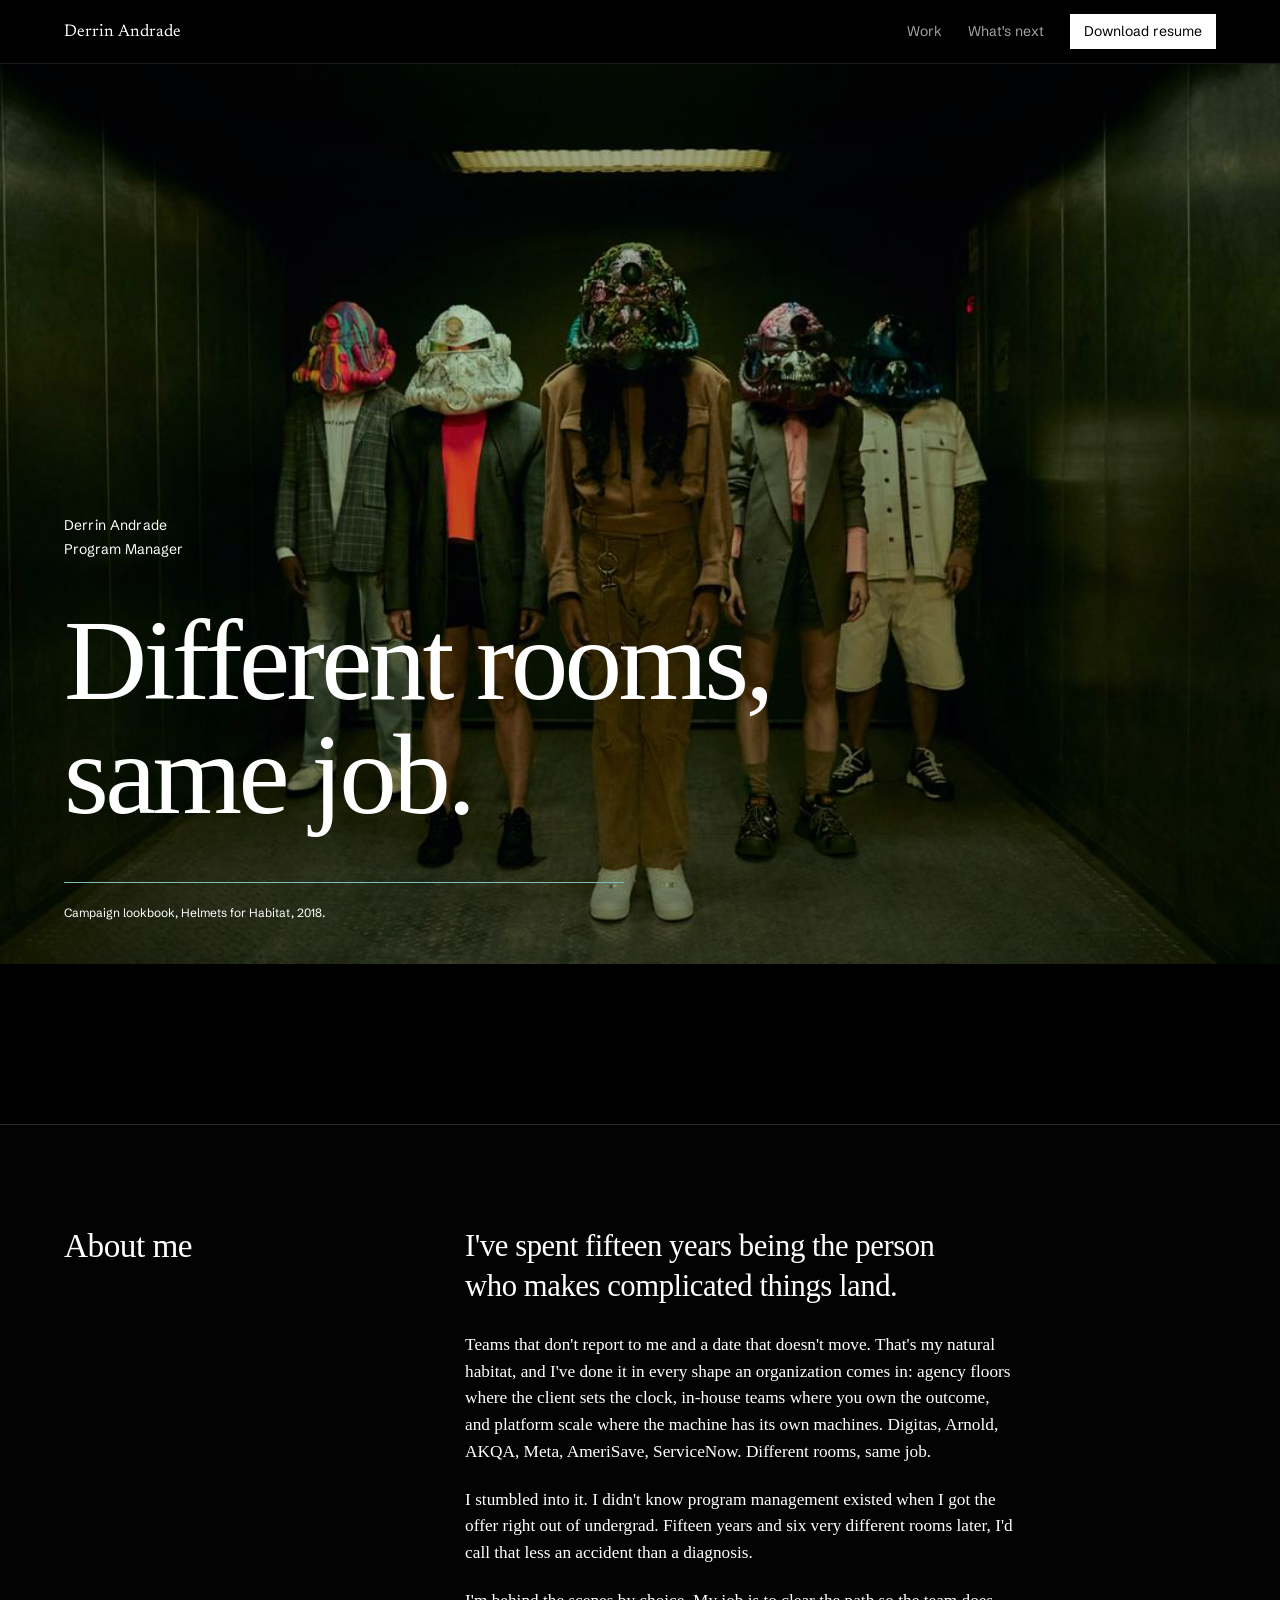
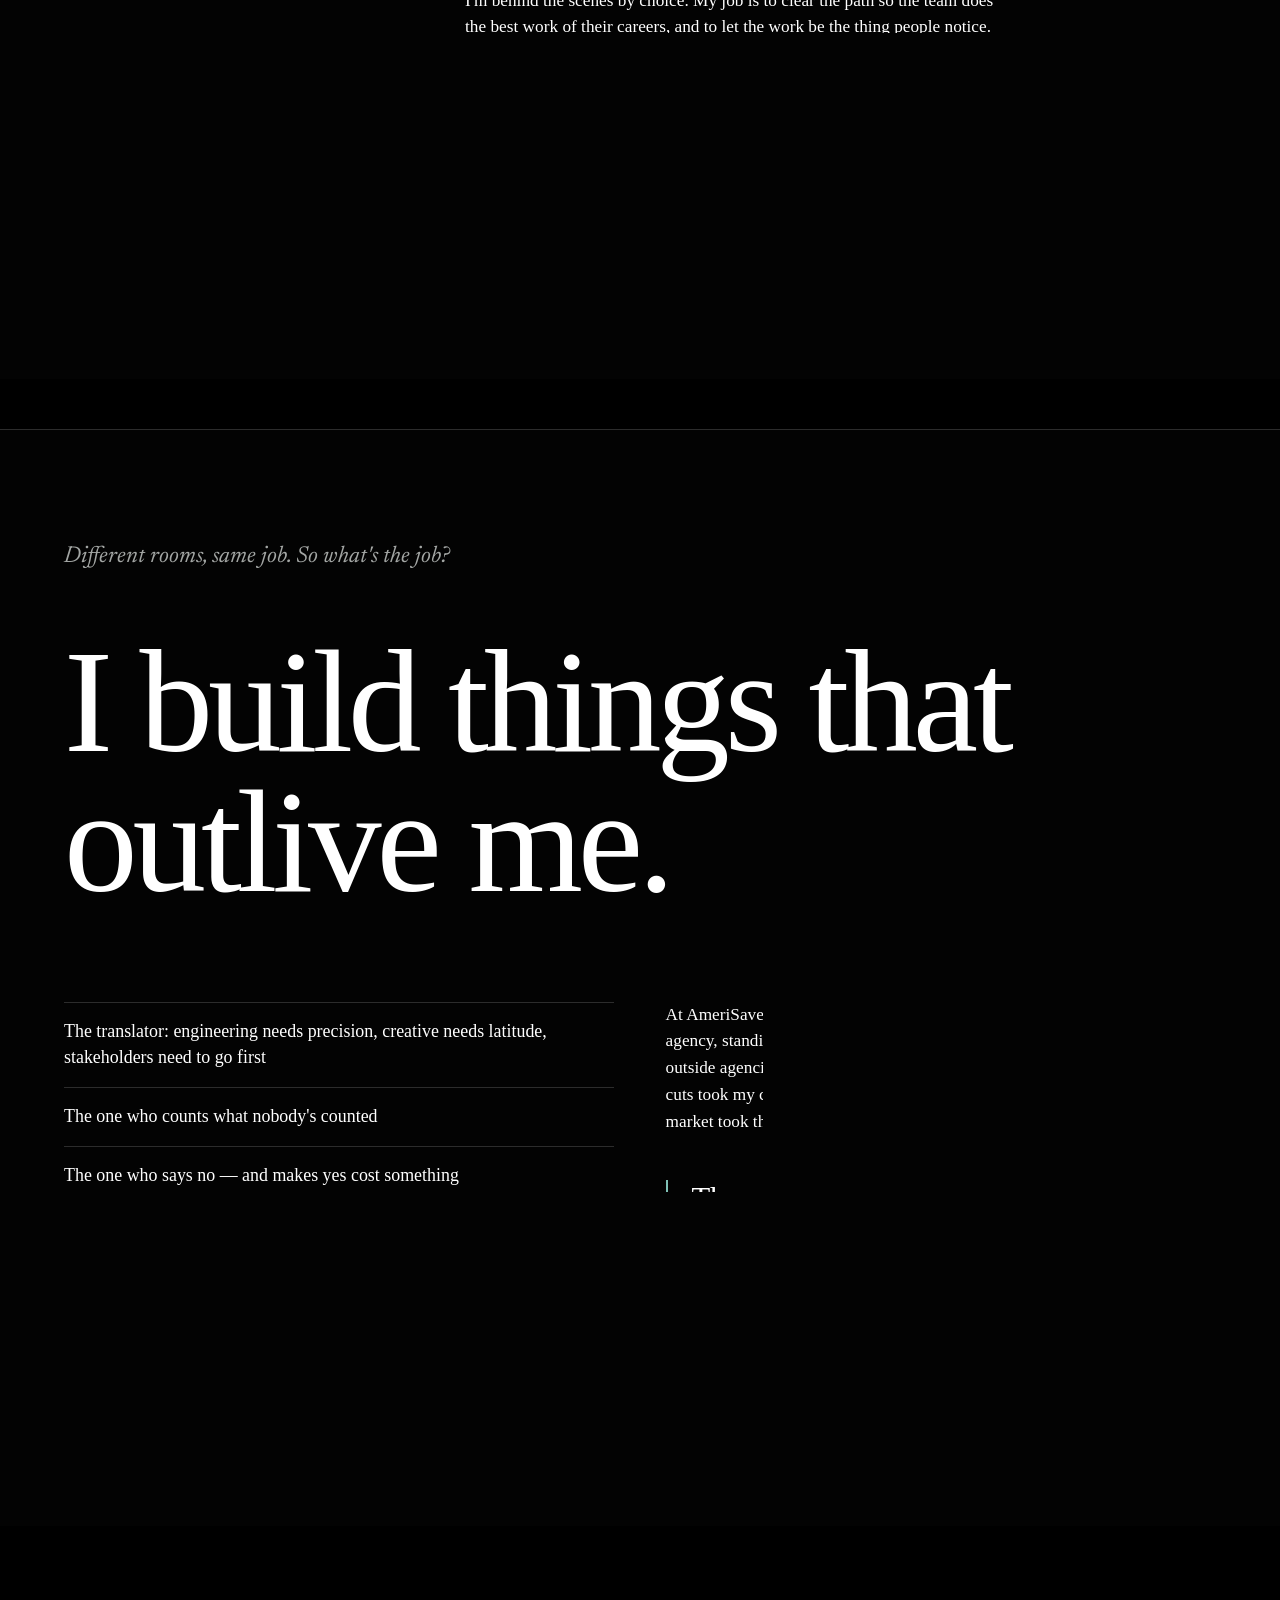
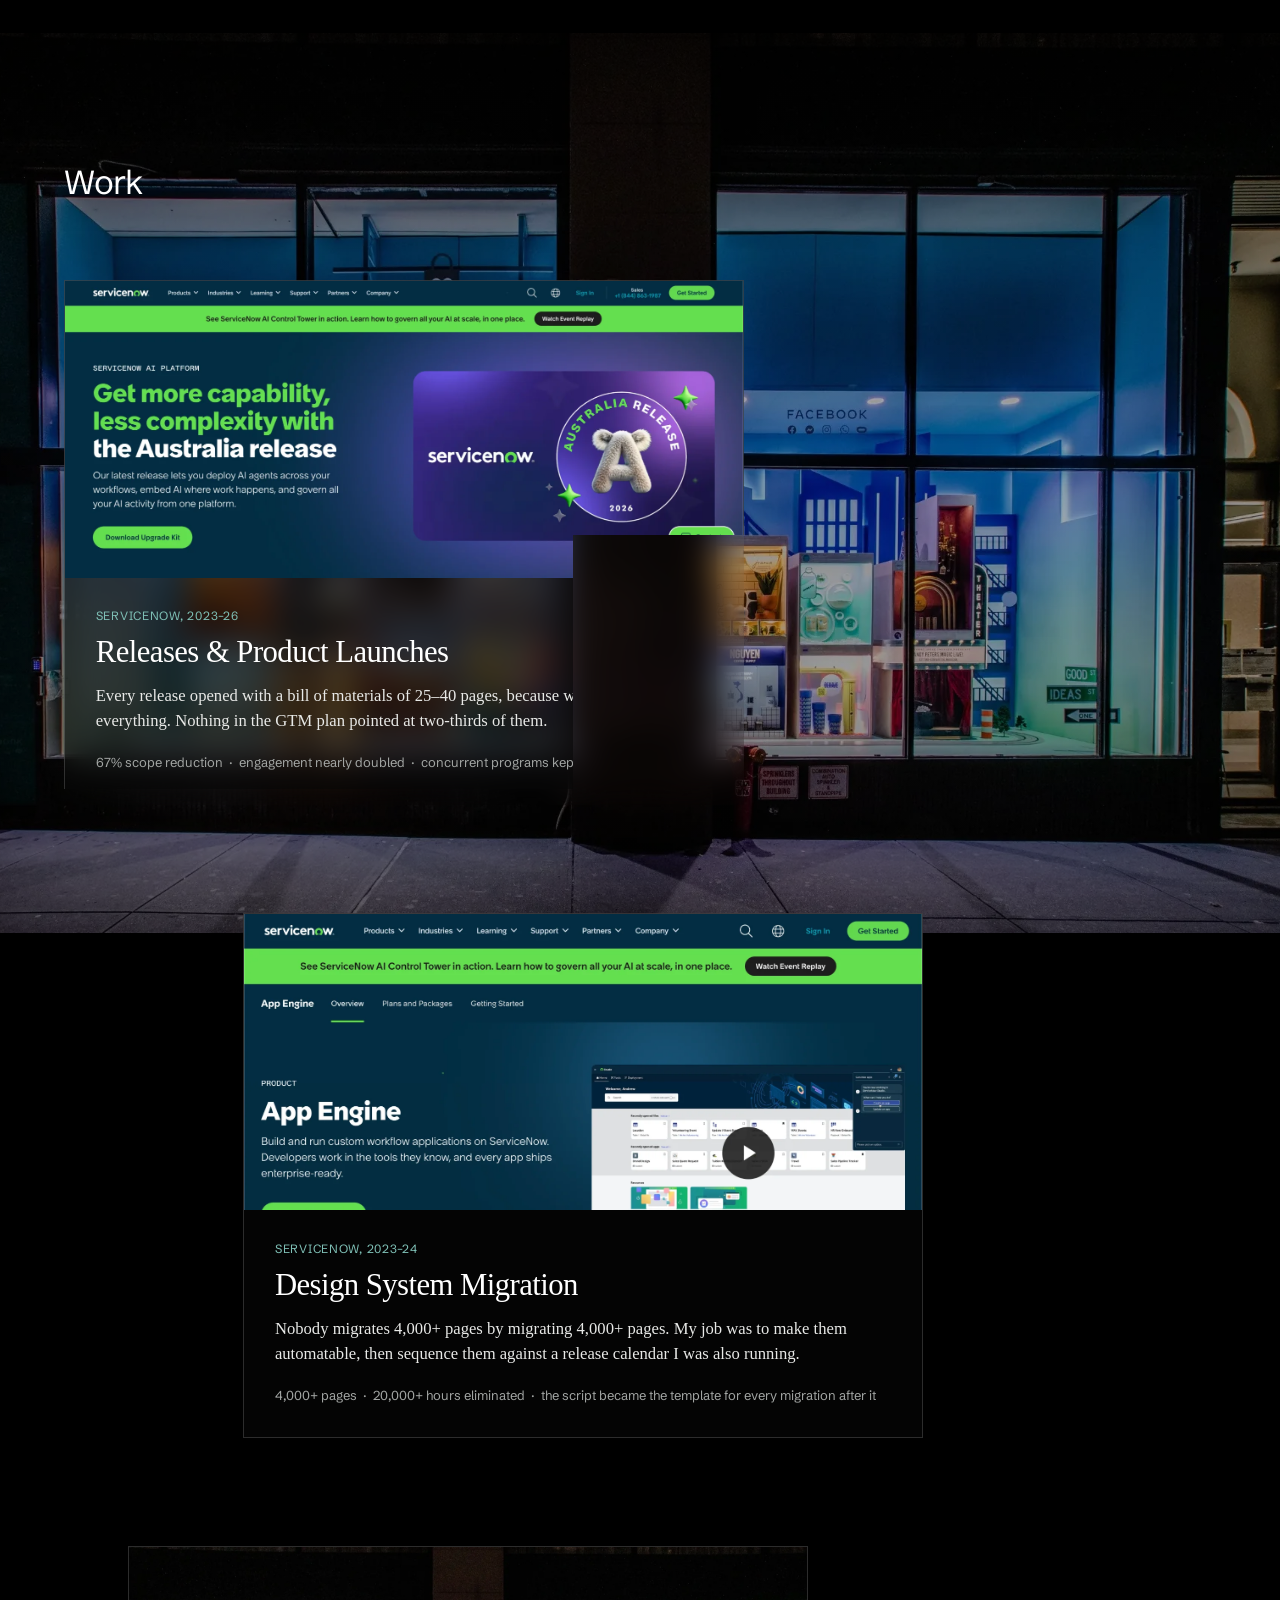
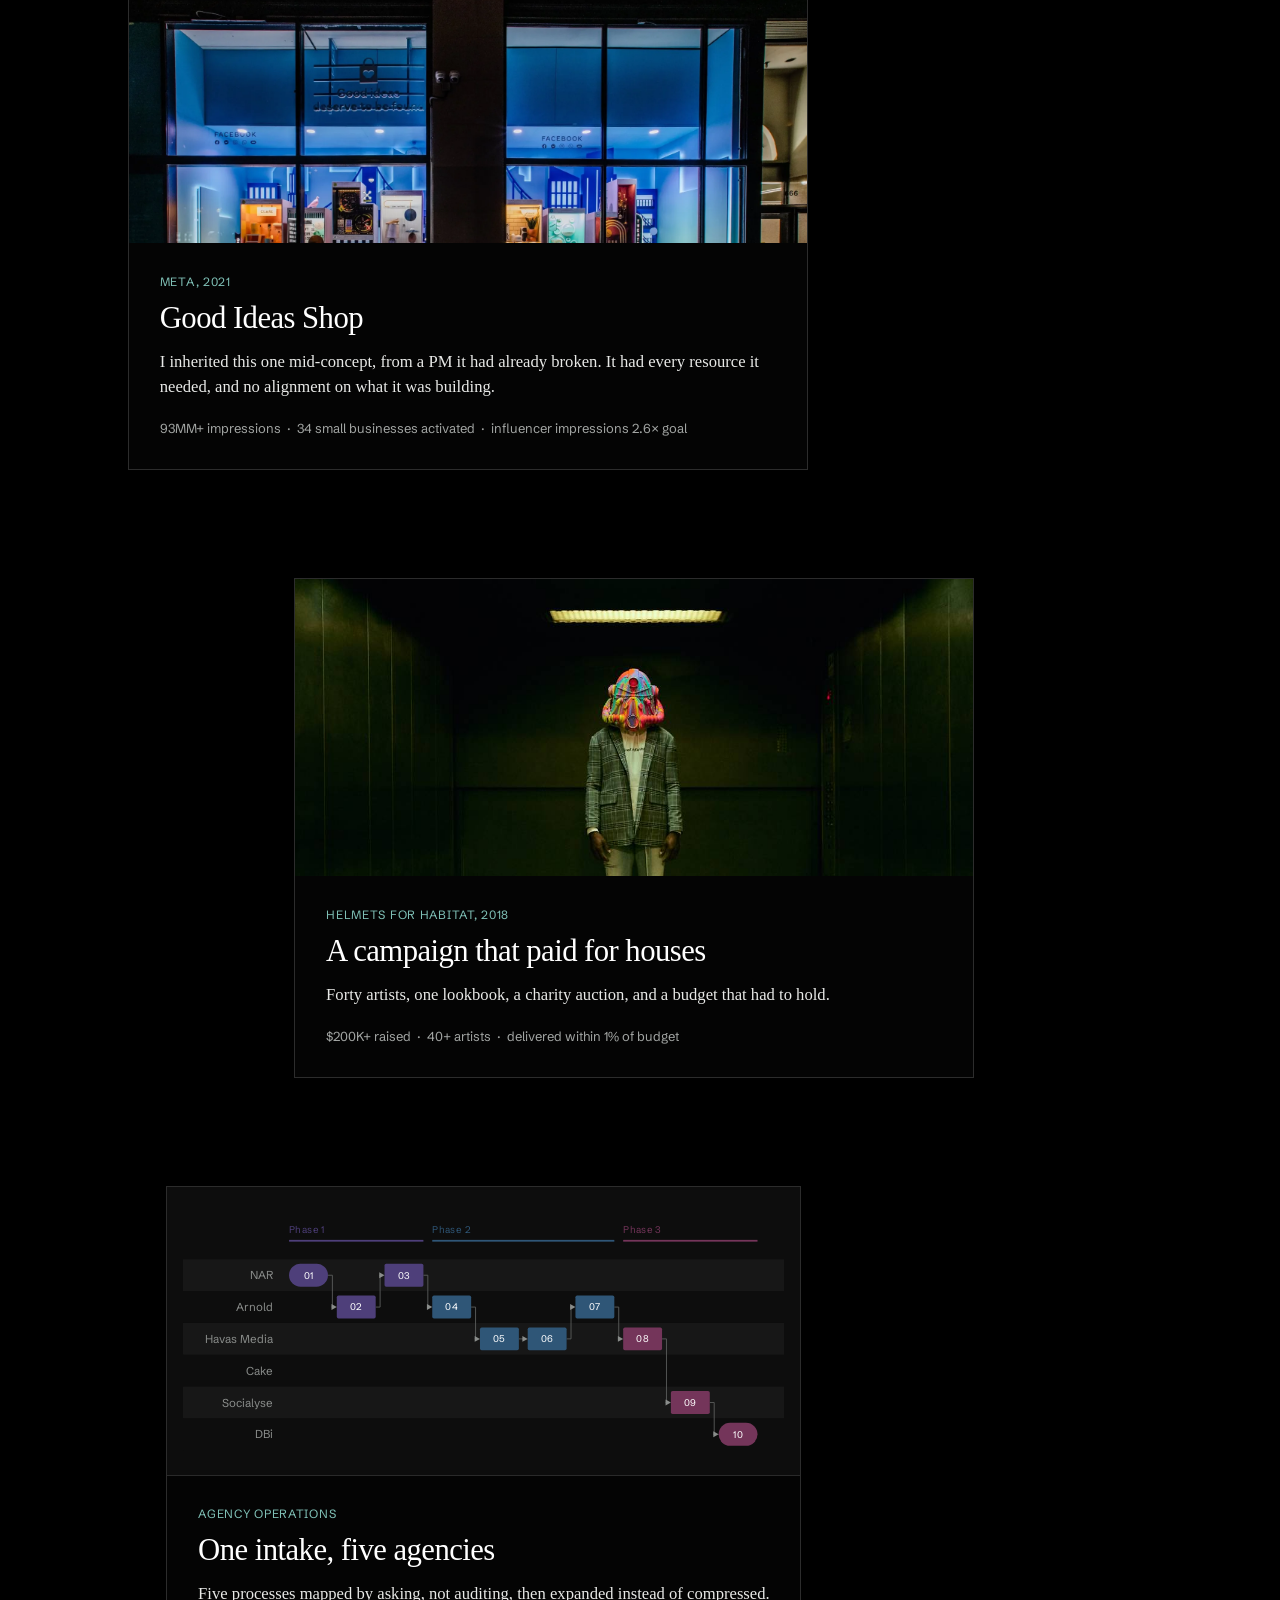
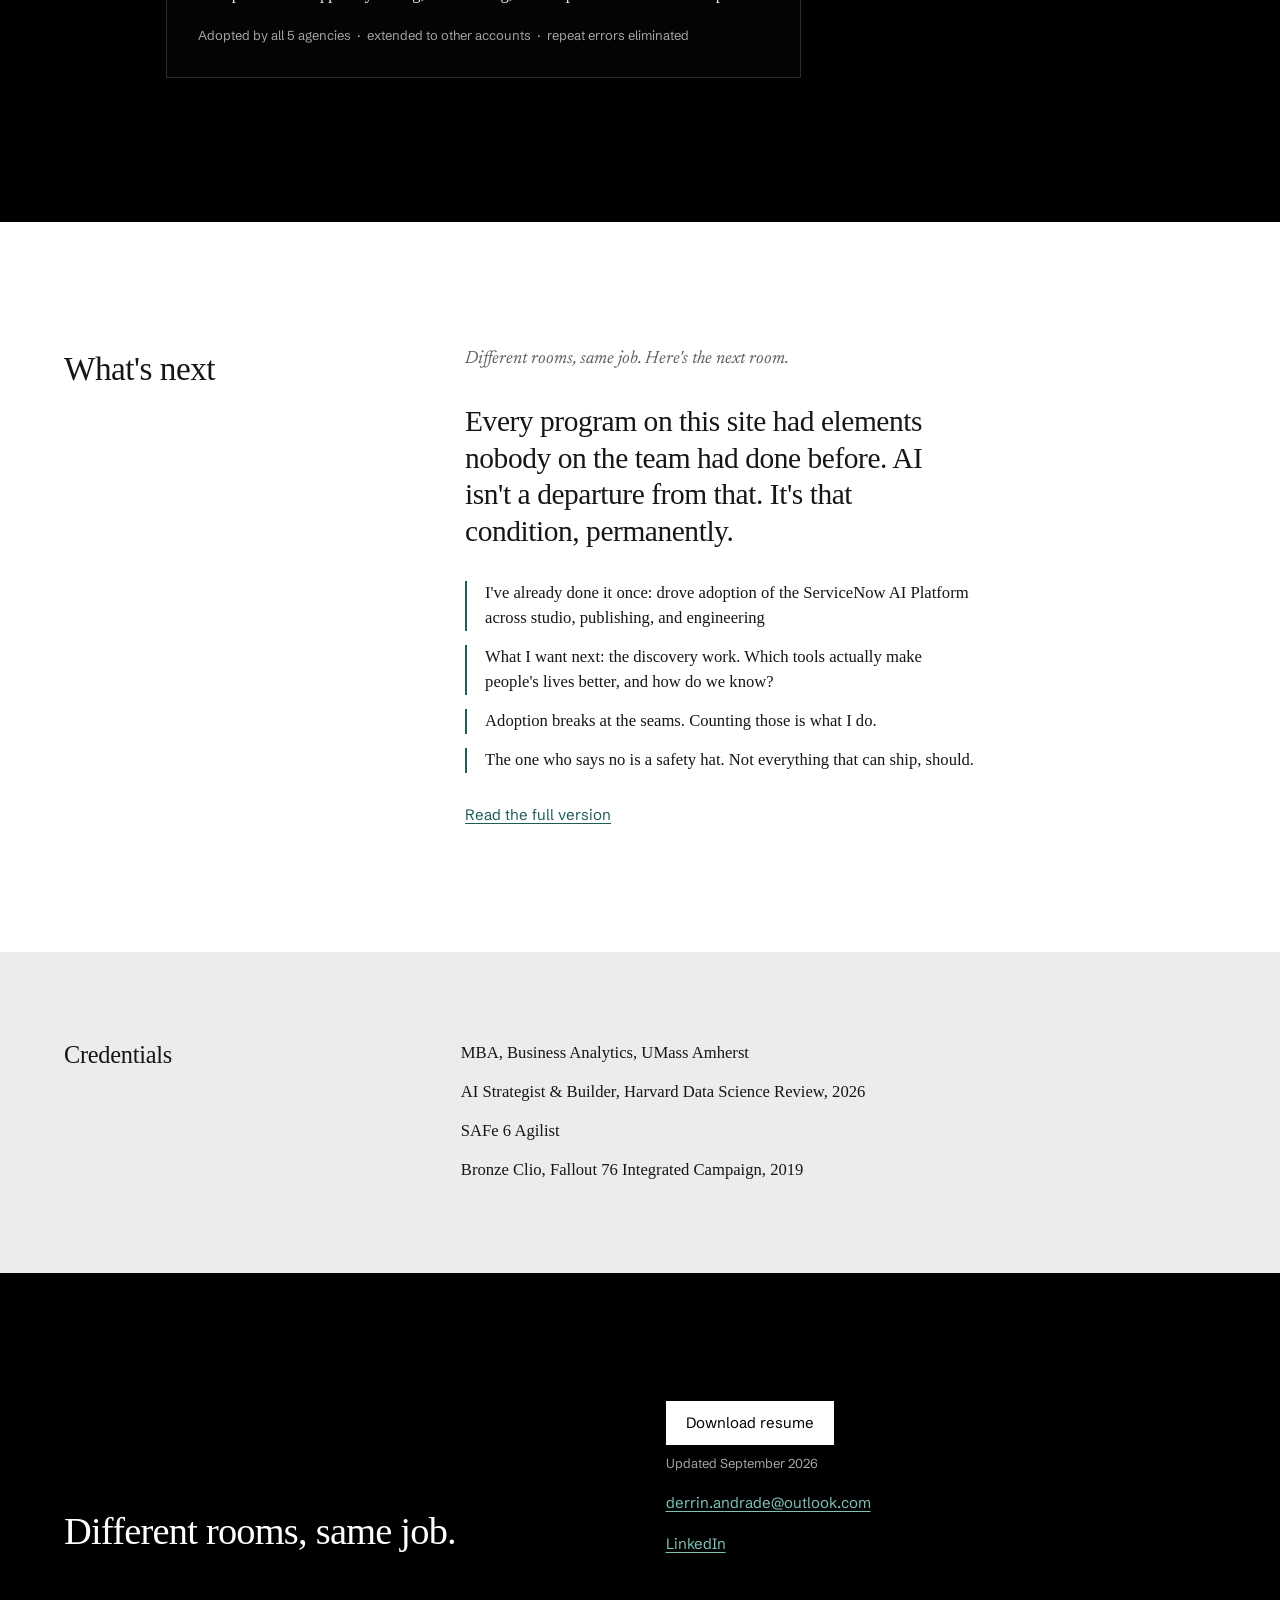
==== index.html @ 654e9e7d "Add files via upload" ====
<!DOCTYPE html>
<html lang="en">
<head>
<meta charset="utf-8" />
<meta name="viewport" content="width=device-width, initial-scale=1" />
<meta name="robots" content="noindex, nofollow, noarchive, nosnippet, noimageindex" />
<title>Derrin Andrade — Program Manager</title>
<meta name="description" content="Fifteen years turning ambiguous programs into systems other people can run." />
<meta property="og:type" content="website" />
<meta property="og:title" content="Derrin Andrade — Program Manager" />
<meta property="og:description" content="Fifteen years turning ambiguous programs into systems other people can run." />
<meta property="og:image" content="https://derrin.work/share-card-v2.png" />
<meta property="og:image:secure_url" content="https://derrin.work/share-card-v2.png" />
<meta property="og:image:type" content="image/png" />
<meta property="og:image:width" content="1200" />
<meta property="og:image:height" content="630" />
<meta property="og:image:alt" content="Five models in custom-painted Fallout 76 power armor helmets, over the words: Different rooms, same job." />
<meta property="og:url" content="https://derrin.work/" />
<meta property="og:site_name" content="Derrin Andrade" />
<meta name="twitter:card" content="summary_large_image" />
<meta name="twitter:image" content="https://derrin.work/share-card-v2.png" />
<link rel="icon" href="./favicon.svg" type="image/svg+xml" />
<link rel="preconnect" href="https://fonts.googleapis.com" />
<link rel="preconnect" href="https://fonts.gstatic.com" crossorigin="" />
<link href="https://fonts.googleapis.com/css2?family=Newsreader:ital,opsz,wght@0,6..72,300..600;1,6..72,300..500&amp;family=Schibsted+Grotesk:wght@400;500;600&amp;display=swap" rel="stylesheet" />
<link rel="stylesheet" href="./assets/site.css?v=7" />
</head>
<body>
<header id="siteheader">
  <div class="nav-wide">
    <a href="./index.html" class="wordmark">Derrin Andrade</a>
    <a href="./index.html#work" class="navlink">Work</a>
    <a href="./whats-next/" class="navlink">What's next</a>
    <a href="./Derrin-Andrade-Resume.pdf" download class="btn">Download resume</a>
  </div>
  <div class="nav-narrow">
    <div class="navbar">
      <a href="./index.html" class="wordmark">Derrin Andrade</a>
      <button type="button" id="menubtn" aria-label="Open menu" aria-expanded="false" aria-controls="mobilemenu"><span class="bar"></span><span class="bar"></span><span class="bar"></span></button>
    </div>
    <nav id="mobilemenu" hidden>
      <a href="./index.html#work">Work</a>
      <a href="./whats-next/">What's next</a>
      <a href="./Derrin-Andrade-Resume.pdf" download class="btn">Download resume</a>
    </nav>
  </div>
</header>
<div id="headerspacer"></div>
<main>

  <section data-screen-label="Home cover parallax" style="position:relative; background:#000000; color:#FFFFFF; overflow:clip;">
    <div style="position:absolute; inset:0;">
    <div style="position:sticky; top:0; height:100vh; overflow:hidden;">
      <img src="./images/photo-e72l.jpg" alt="Five models in custom-painted Fallout 76 power armor helmets standing in an elevator, from the Helmets for Habitat campaign lookbook." style="position:absolute; inset:0; width:100%; height:100%; object-fit:cover; object-position:center 28%; display:block;" />
      <div style="position:absolute; inset:0; background:linear-gradient(180deg, rgba(0,0,0,.5) 0%, rgba(0,0,0,.15) 26%, rgba(0,0,0,.3) 70%, rgba(0,0,0,.45) 100%);"></div>
    </div>
    </div>
    <div style="position:relative;">
      <div data-herocopy style="max-width:1560px; margin:0 auto; width:100%; min-height:100svh; display:flex; flex-direction:column; justify-content:flex-end; padding:clamp(120px,26vh,300px) clamp(18px,5vw,96px) clamp(28px,4vw,44px);">
        <h1 style="margin:0; font-family:'Schibsted Grotesk',system-ui,sans-serif; font-size:14px; font-weight:400; letter-spacing:.01em; color:#FFFFFF;">Derrin Andrade</h1>
        <p style="margin:6px 0 0; font-family:'Schibsted Grotesk',system-ui,sans-serif; font-size:14px; color:#FFFFFF;">Program Manager</p>
        <p style="margin:clamp(24px,3.5vw,48px) 0 0; max-width:16ch; font-size:clamp(46px,9vw,132px); line-height:.99; letter-spacing:-.032em; text-wrap:pretty;">Different rooms, same job.</p>
        <div style="height:1px; background:#7FC0B6; margin:clamp(28px,4vw,52px) 0 0; max-width:560px;"></div>
        <p style="margin:22px 0 0; font-family:'Schibsted Grotesk',system-ui,sans-serif; font-size:12px; color:#FFFFFF;">Campaign lookbook, Helmets for Habitat, 2018.</p>
      </div>
      <div style="height:clamp(40px,18vh,160px);"></div>

  <div data-screen-label="Home about tile" style="position:relative; color:#FFFFFF; background:rgba(8,8,8,.44); backdrop-filter:blur(11px) saturate(1.05); -webkit-backdrop-filter:blur(11px) saturate(1.05); border-top:1px solid rgba(255,255,255,.16); border-bottom:1px solid rgba(255,255,255,.16); padding:clamp(56px,8vw,120px) 0;">
    <div style="max-width:1560px; margin:0 auto; padding:0 clamp(18px,5vw,96px); display:grid; grid-template-columns:repeat(auto-fit,minmax(280px,1fr)); gap:clamp(28px,4vw,72px);">
      <div>
        <h2 style="margin:0; font-size:clamp(24px,2.6vw,34px); font-weight:400; letter-spacing:-.015em;">About me</h2>
      </div>
      <div style="grid-column:span 2; min-width:0;">
        <p style="margin:0; font-size:clamp(22px,2.4vw,32px); line-height:1.28; letter-spacing:-.015em; max-width:32ch; text-wrap:pretty;"><strong style="font-weight:500;">I've spent fifteen years being the person who makes complicated things land.</strong></p>
        <p style="margin:1.5em 0 0; font-size:clamp(17px,1.35vw,20px); line-height:1.55; max-width:64ch; text-wrap:pretty;">Teams that don't report to me and a date that doesn't move. That's my natural habitat, and I've done it in every shape an organization comes in: agency floors where the client sets the clock, in-house teams where you own the outcome, and platform scale where the machine has its own machines. Digitas, Arnold, AKQA, Meta, AmeriSave, ServiceNow. Different rooms, same job.</p>
        <p style="margin:1.2em 0 0; font-size:clamp(17px,1.35vw,20px); line-height:1.55; max-width:64ch; text-wrap:pretty;">I stumbled into it. I didn't know program management existed when I got the offer right out of undergrad. Fifteen years and six very different rooms later, I'd call that less an accident than a diagnosis.</p>
        <p style="margin:1.2em 0 0; font-size:clamp(17px,1.35vw,20px); line-height:1.55; max-width:64ch; text-wrap:pretty;">I'm behind the scenes by choice. My job is to clear the path so the team does the best work of their careers, and to let the work be the thing people notice.</p>
        <p style="margin:1.6em 0 0; font-size:clamp(17px,1.35vw,20px); line-height:1.55; max-width:64ch;"><strong style="font-weight:500;">What drives me:</strong> collaboration, impact, and shipping work that holds up.</p>
        <div style="margin-top:clamp(40px,5vw,72px); border-top:1px solid rgba(255,255,255,.16); padding-top:22px; display:grid; grid-template-columns:repeat(auto-fit,minmax(120px,1fr)); gap:18px 12px;">
          <div><div style="font-family:'Newsreader',serif; font-size:18px;">Digitas</div><div style="font-family:'Schibsted Grotesk',system-ui,sans-serif; font-size:12px; color:#A3A6A4; margin-top:4px;">2011–15</div></div>
          <div><div style="font-family:'Newsreader',serif; font-size:18px;">Arnold</div><div style="font-family:'Schibsted Grotesk',system-ui,sans-serif; font-size:12px; color:#A3A6A4; margin-top:4px;">2015–17</div></div>
          <div><div style="font-family:'Newsreader',serif; font-size:18px;">AKQA</div><div style="font-family:'Schibsted Grotesk',system-ui,sans-serif; font-size:12px; color:#A3A6A4; margin-top:4px;">2017–21</div></div>
          <div><div style="font-family:'Newsreader',serif; font-size:18px;">Meta</div><div style="font-family:'Schibsted Grotesk',system-ui,sans-serif; font-size:12px; color:#A3A6A4; margin-top:4px;">2021–22</div></div>
          <div><div style="font-family:'Newsreader',serif; font-size:18px;">AmeriSave</div><div style="font-family:'Schibsted Grotesk',system-ui,sans-serif; font-size:12px; color:#A3A6A4; margin-top:4px;">2022–23</div></div>
          <div><div style="font-family:'Newsreader',serif; font-size:18px;">ServiceNow</div><div style="font-family:'Schibsted Grotesk',system-ui,sans-serif; font-size:12px; color:#A3A6A4; margin-top:4px;">2023–26</div></div>
        </div>
      </div>
    </div>
  </div>

  <div data-screen-label="Home the job tile" style="position:relative; color:#FFFFFF; background:rgba(8,8,8,.44); backdrop-filter:blur(11px) saturate(1.05); -webkit-backdrop-filter:blur(11px) saturate(1.05); border-top:1px solid rgba(255,255,255,.16); border-bottom:1px solid rgba(255,255,255,.16); margin-top:clamp(28px,4vw,56px); padding:clamp(64px,9vw,140px) 0;">
    <div style="max-width:1560px; margin:0 auto; padding:0 clamp(18px,5vw,96px);">
      <p style="margin:0 0 clamp(36px,5vw,64px); font-family:'Newsreader',serif; font-style:italic; font-size:clamp(18px,1.8vw,24px); color:#A3A6A4;">Different rooms, same job. So what's the job?</p>
      <h2 id="dw-thesis" style="margin:0; font-size:clamp(48px,11.5vw,168px); font-weight:400; line-height:.95; letter-spacing:-.035em; max-width:14ch;"><span style="display:inline-block; opacity:1; transform:translateY(0px); transition:opacity .8s ease 0.000s, transform .9s cubic-bezier(.16,1,.3,1) 0.000s;">I&nbsp;</span><span style="display:inline-block; opacity:1; transform:translateY(0px); transition:opacity .8s ease 0.075s, transform .9s cubic-bezier(.16,1,.3,1) 0.075s;">build&nbsp;</span><span style="display:inline-block; opacity:1; transform:translateY(0px); transition:opacity .8s ease 0.150s, transform .9s cubic-bezier(.16,1,.3,1) 0.150s;">things&nbsp;</span><span style="display:inline-block; opacity:1; transform:translateY(0px); transition:opacity .8s ease 0.225s, transform .9s cubic-bezier(.16,1,.3,1) 0.225s;">that&nbsp;</span><span style="display:inline-block; opacity:1; transform:translateY(0px); transition:opacity .8s ease 0.300s, transform .9s cubic-bezier(.16,1,.3,1) 0.300s;">outlive&nbsp;</span><span style="display:inline-block; opacity:1; transform:translateY(0px); transition:opacity .8s ease 0.375s, transform .9s cubic-bezier(.16,1,.3,1) 0.375s;">me.&nbsp;</span></h2>
      <div style="margin-top:clamp(56px,7vw,104px); display:grid; grid-template-columns:repeat(auto-fit,minmax(300px,1fr)); gap:clamp(32px,4vw,72px);">
        <ul style="margin:0; padding:0; list-style:none; min-width:0;">
          <li style="padding:16px 0; border-top:1px solid rgba(255,255,255,.16); font-size:clamp(17px,1.4vw,21px); line-height:1.45; text-wrap:pretty;"><strong style="font-weight:500;">The translator:</strong> engineering needs precision, creative needs latitude, stakeholders need to go first</li>
          <li style="padding:16px 0; border-top:1px solid rgba(255,255,255,.16); font-size:clamp(17px,1.4vw,21px); line-height:1.45;"><strong style="font-weight:500;">The one who counts what nobody's counted</strong></li>
          <li style="padding:16px 0; border-top:1px solid rgba(255,255,255,.16); font-size:clamp(17px,1.4vw,21px); line-height:1.45;"><strong style="font-weight:500;">The one who says no</strong> — and makes yes cost something</li>
          <li style="padding:16px 0; border-top:1px solid rgba(255,255,255,.16); font-size:clamp(17px,1.4vw,21px); line-height:1.45;"><strong style="font-weight:500;">The one they call when it's already burning</strong></li>
          <li style="padding:16px 0; border-top:1px solid rgba(255,255,255,.16); border-bottom:1px solid rgba(255,255,255,.16); font-size:clamp(17px,1.4vw,21px); line-height:1.45;"><strong style="font-weight:500;">The one they kept</strong></li>
        </ul>
        <div style="min-width:0;">
          <p style="margin:0; font-size:clamp(17px,1.35vw,20px); line-height:1.55; max-width:60ch; color:#FFFFFF; text-wrap:pretty;">At AmeriSave I was building intake and delivery for a 35-person in-house agency, standing up the machine that would take work back from the outside agencies I'd spent my career working for. When the first round of cuts took my counterpart, they made me the lead. Six months later the market took the whole department.</p>
          <blockquote style="margin:clamp(28px,3.5vw,48px) 0; padding-left:24px; border-left:2px solid #7FC0B6; font-size:clamp(22px,2.4vw,34px); line-height:1.25; letter-spacing:-.015em; max-width:26ch; text-wrap:pretty;">The process was working when the lights went out.</blockquote>
          <p style="margin:0; font-size:clamp(17px,1.35vw,20px); line-height:1.55; max-width:60ch; text-wrap:pretty;">I don't get to claim a win I can't prove. But I know why they picked me: <strong style="font-weight:500; color:#7FC0B6;">an operating model Meta reused across its advocacy programs</strong>, <strong style="font-weight:500; color:#7FC0B6;">a script that became ServiceNow's model for every migration after it</strong>, <strong style="font-weight:500; color:#7FC0B6;">a framework five agencies adopted at Arnold and took to other accounts</strong>.</p>
        </div>
      </div>
    </div>
  </div>

      <div style="height:clamp(40px,12vh,120px);"></div>
    </div>
  </section>

  <section id="work" data-screen-label="Home work tiles" style="position:relative; background:#000000; color:#FFFFFF; overflow:clip;">
    <div style="position:absolute; inset:0;">
    <div style="position:sticky; top:0; height:100vh; overflow:hidden;">
      <img src="./images/facebook-final-44-2bf2c91c.webp" alt="The Good Ideas Shop windows lit at night on Broadway, New York." style="position:absolute; inset:0; width:100%; height:100%; object-fit:cover; object-position:center 45%; display:block;" />
      <div style="position:absolute; inset:0; background:linear-gradient(180deg, rgba(0,0,0,.72) 0%, rgba(0,0,0,.34) 22%, rgba(0,0,0,.3) 70%, rgba(0,0,0,.5) 100%);"></div>
    </div>
    </div>
    <div style="position:relative; max-width:1560px; margin:0 auto; padding:clamp(72px,10vw,150px) clamp(18px,5vw,96px) clamp(96px,16vh,220px);">
      <h2 style="margin:0 0 clamp(44px,6vw,88px); font-family:'Schibsted Grotesk',system-ui,sans-serif; font-size:clamp(24px,2.6vw,34px); font-weight:400; letter-spacing:-.015em;">Work</h2>
      <div data-tiles style="display:grid; gap:clamp(56px,12vh,150px); justify-items:start;">
        <a href="./releases-and-launches/" data-tile style="display:block; text-decoration:none; margin-left:0px; color:#FFFFFF; background:rgba(8,8,8,.58); backdrop-filter:blur(16px); -webkit-backdrop-filter:blur(16px); border:1px solid rgba(255,255,255,.16); transition:border-color 160ms linear; max-width:680px;" class="x0">
          <img src="./images/servicenow-australia-lrlp.webp" alt="The ServiceNow Australia release landing page on servicenow.com." style="display:block; width:100%; aspect-ratio:16/7; object-fit:cover; object-position:center top; background:#0d0d0d;" />
          <div data-tile-body style="padding:clamp(20px,2.4vw,34px);">
            <p style="margin:0; font-family:'Schibsted Grotesk',system-ui,sans-serif; font-size:12px; letter-spacing:.06em; text-transform:uppercase; color:#7FC0B6;">ServiceNow, 2023–26</p>
            <h3 data-tile-title style="margin:12px 0 0; font-size:clamp(22px,2.4vw,34px); font-weight:400; letter-spacing:-.018em;">Releases &amp; Product Launches</h3>
            <p data-tile-desc style="margin:14px 0 0; font-size:clamp(16px,1.3vw,19px); line-height:1.5; color:#E8E9E7; text-wrap:pretty;">Every release opened with a bill of materials of 25–40 pages, because we said yes to everything. Nothing in the GTM plan pointed at two-thirds of them.</p>
            <p data-tile-meta style="margin:18px 0 0; font-family:'Schibsted Grotesk',system-ui,sans-serif; font-size:13px; line-height:1.6; color:#A3A6A4;">67% scope reduction &nbsp;·&nbsp; engagement nearly doubled &nbsp;·&nbsp; concurrent programs kept moving</p>
          </div>
        </a>
        <a href="./design-system-migration/" data-tile style="display:block; text-decoration:none; margin-left:clamp(0px,14vw,280px); color:#FFFFFF; background:rgba(8,8,8,.58); backdrop-filter:blur(16px); -webkit-backdrop-filter:blur(16px); border:1px solid rgba(255,255,255,.16); transition:border-color 160ms linear; max-width:680px;" class="x0">
          <img src="./images/sn-design-system-f9a0e4f2.webp" alt="A servicenow.com product page rebuilt on the design system template." style="display:block; width:100%; aspect-ratio:16/7; object-fit:cover; object-position:center top; background:#0d0d0d;" />
          <div data-tile-body style="padding:clamp(20px,2.4vw,34px);">
            <p style="margin:0; font-family:'Schibsted Grotesk',system-ui,sans-serif; font-size:12px; letter-spacing:.06em; text-transform:uppercase; color:#7FC0B6;">ServiceNow, 2023–24</p>
            <h3 data-tile-title style="margin:12px 0 0; font-size:clamp(22px,2.4vw,34px); font-weight:400; letter-spacing:-.018em;">Design System Migration</h3>
            <p data-tile-desc style="margin:14px 0 0; font-size:clamp(16px,1.3vw,19px); line-height:1.5; color:#E8E9E7; text-wrap:pretty;">Nobody migrates 4,000+ pages by migrating 4,000+ pages. My job was to make them automatable, then sequence them against a release calendar I was also running.</p>
            <p data-tile-meta style="margin:18px 0 0; font-family:'Schibsted Grotesk',system-ui,sans-serif; font-size:13px; line-height:1.6; color:#A3A6A4;">4,000+ pages &nbsp;·&nbsp; 20,000+ hours eliminated &nbsp;·&nbsp; the script became the template for every migration after it</p>
          </div>
        </a>
        <a href="./good-ideas-shop/" data-tile style="display:block; text-decoration:none; margin-left:clamp(0px,5vw,110px); color:#FFFFFF; background:rgba(8,8,8,.58); backdrop-filter:blur(16px); -webkit-backdrop-filter:blur(16px); border:1px solid rgba(255,255,255,.16); transition:border-color 160ms linear; max-width:680px;" class="x0">
          <img src="./images/gis-nyc.webp" alt="The Good Ideas Shop windows lit at night on Broadway, New York." style="display:block; width:100%; aspect-ratio:16/7; object-fit:cover; object-position:center top; background:#0d0d0d;" />
          <div data-tile-body style="padding:clamp(20px,2.4vw,34px);">
            <p style="margin:0; font-family:'Schibsted Grotesk',system-ui,sans-serif; font-size:12px; letter-spacing:.06em; text-transform:uppercase; color:#7FC0B6;">Meta, 2021</p>
            <h3 data-tile-title style="margin:12px 0 0; font-size:clamp(22px,2.4vw,34px); font-weight:400; letter-spacing:-.018em;">Good Ideas Shop</h3>
            <p data-tile-desc style="margin:14px 0 0; font-size:clamp(16px,1.3vw,19px); line-height:1.5; color:#E8E9E7; text-wrap:pretty;">I inherited this one mid-concept, from a PM it had already broken. It had every resource it needed, and no alignment on what it was building.</p>
            <p data-tile-meta style="margin:18px 0 0; font-family:'Schibsted Grotesk',system-ui,sans-serif; font-size:13px; line-height:1.6; color:#A3A6A4;">93MM+ impressions &nbsp;·&nbsp; 34 small businesses activated &nbsp;·&nbsp; influencer impressions 2.6× goal</p>
          </div>
        </a>
        <a href="./helmets-for-habitat/" data-tile style="display:block; text-decoration:none; margin-left:clamp(0px,18vw,360px); color:#FFFFFF; background:rgba(8,8,8,.58); backdrop-filter:blur(16px); -webkit-backdrop-filter:blur(16px); border:1px solid rgba(255,255,255,.16); transition:border-color 160ms linear; max-width:680px;" class="x0">
          <img src="./images/photo-t76o.jpg" alt="A custom-painted power armor helmet from the Helmets for Habitat lookbook." style="display:block; width:100%; aspect-ratio:16/7; object-fit:cover; object-position:center top; background:#0d0d0d;" />
          <div data-tile-body style="padding:clamp(20px,2.4vw,34px);">
            <p style="margin:0; font-family:'Schibsted Grotesk',system-ui,sans-serif; font-size:12px; letter-spacing:.06em; text-transform:uppercase; color:#7FC0B6;">Helmets for Habitat, 2018</p>
            <h3 data-tile-title style="margin:12px 0 0; font-size:clamp(22px,2.4vw,34px); font-weight:400; letter-spacing:-.018em;">A campaign that paid for houses</h3>
            <p data-tile-desc style="margin:14px 0 0; font-size:clamp(16px,1.3vw,19px); line-height:1.5; color:#E8E9E7; text-wrap:pretty;">Forty artists, one lookbook, a charity auction, and a budget that had to hold.</p>
            <p data-tile-meta style="margin:18px 0 0; font-family:'Schibsted Grotesk',system-ui,sans-serif; font-size:13px; line-height:1.6; color:#A3A6A4;">$200K+ raised &nbsp;·&nbsp; 40+ artists &nbsp;·&nbsp; delivered within 1% of budget</p>
          </div>
        </a>
        <a href="./content-development-framework/" data-tile style="display:block; text-decoration:none; margin-left:clamp(0px,8vw,170px); color:#FFFFFF; background:rgba(8,8,8,.58); backdrop-filter:blur(16px); -webkit-backdrop-filter:blur(16px); border:1px solid rgba(255,255,255,.16); transition:border-color 160ms linear; max-width:680px;" class="x0">
          <div style="background:#0d0d0d; border-bottom:1px solid rgba(255,255,255,.12); padding:14px 16px 10px;">
            <svg viewBox="0 0 680 298" style="display:block; width:100%; height:auto; font-family:'Schibsted Grotesk',system-ui,sans-serif;">
              <rect x="0" y="66" width="680" height="36" fill="#171717"></rect><rect x="0" y="102" width="680" height="36" fill="#0d0d0d"></rect><rect x="0" y="138" width="680" height="36" fill="#171717"></rect><rect x="0" y="174" width="680" height="36" fill="#0d0d0d"></rect><rect x="0" y="210" width="680" height="36" fill="#171717"></rect><rect x="0" y="246" width="680" height="36" fill="#0d0d0d"></rect>
              <polyline points="164,84 169,84 169,120 168,120" fill="none" stroke="#5C5F5E" stroke-width="1"></polyline><polyline points="218,120 223,120 223,84 222,84" fill="none" stroke="#5C5F5E" stroke-width="1"></polyline><polyline points="272,84 277,84 277,120 276,120" fill="none" stroke="#5C5F5E" stroke-width="1"></polyline><polyline points="326,120 331,120 331,156 330,156" fill="none" stroke="#5C5F5E" stroke-width="1"></polyline><polyline points="380,156 385,156 385,156 384,156" fill="none" stroke="#5C5F5E" stroke-width="1"></polyline><polyline points="434,156 439,156 439,120 438,120" fill="none" stroke="#5C5F5E" stroke-width="1"></polyline><polyline points="488,120 493,120 493,156 492,156" fill="none" stroke="#5C5F5E" stroke-width="1"></polyline><polyline points="542,156 547,156 547,228 546,228" fill="none" stroke="#5C5F5E" stroke-width="1"></polyline><polyline points="596,228 601,228 601,264 600,264" fill="none" stroke="#5C5F5E" stroke-width="1"></polyline>
              <rect data-rule="strip" x="120" y="44" width="152" height="2" rx="0" fill="#4E3F7A" stroke="none"></rect><rect data-rule="strip" x="282" y="44" width="206" height="2" rx="0" fill="#2F5677" stroke="none"></rect><rect data-rule="strip" x="498" y="44" width="152" height="2" rx="0" fill="#74355A" stroke="none"></rect><rect data-rule="" x="120" y="71" width="44" height="26" rx="13" fill="#4E3F7A" stroke="none"></rect><rect data-rule="" x="174" y="107" width="44" height="26" rx="2" fill="#4E3F7A" stroke="none"></rect><rect data-rule="" x="228" y="71" width="44" height="26" rx="2" fill="#4E3F7A" stroke="none"></rect><rect data-rule="" x="282" y="107" width="44" height="26" rx="2" fill="#2F5677" stroke="none"></rect><rect data-rule="" x="336" y="143" width="44" height="26" rx="2" fill="#2F5677" stroke="none"></rect><rect data-rule="" x="390" y="143" width="44" height="26" rx="2" fill="#2F5677" stroke="none"></rect><rect data-rule="" x="444" y="107" width="44" height="26" rx="2" fill="#2F5677" stroke="none"></rect><rect data-rule="" x="498" y="143" width="44" height="26" rx="2" fill="#74355A" stroke="none"></rect><rect data-rule="" x="552" y="215" width="44" height="26" rx="2" fill="#74355A" stroke="none"></rect><rect data-rule="" x="606" y="251" width="44" height="26" rx="13" fill="#74355A" stroke="none"></rect>
              <polygon points="174,120 168,116.64 168,123.36" fill="#8A8D8B"></polygon><polygon points="228,84 222,80.64 222,87.36" fill="#8A8D8B"></polygon><polygon points="282,120 276,116.64 276,123.36" fill="#8A8D8B"></polygon><polygon points="336,156 330,152.64 330,159.36" fill="#8A8D8B"></polygon><polygon points="390,156 384,152.64 384,159.36" fill="#8A8D8B"></polygon><polygon points="444,120 438,116.64 438,123.36" fill="#8A8D8B"></polygon><polygon points="498,156 492,152.64 492,159.36" fill="#8A8D8B"></polygon><polygon points="552,228 546,224.64 546,231.36" fill="#8A8D8B"></polygon><polygon points="606,264 600,260.64 600,267.36" fill="#8A8D8B"></polygon>
              <text x="102" y="88.55" text-anchor="end" font-size="13" fill="#8A8D8B" letter-spacing="0">NAR</text><text x="102" y="124.55" text-anchor="end" font-size="13" fill="#8A8D8B" letter-spacing="0">Arnold</text><text x="102" y="160.55" text-anchor="end" font-size="13" fill="#8A8D8B" letter-spacing="0">Havas Media</text><text x="102" y="196.55" text-anchor="end" font-size="13" fill="#8A8D8B" letter-spacing="0">Cake</text><text x="102" y="232.55" text-anchor="end" font-size="13" fill="#8A8D8B" letter-spacing="0">Socialyse</text><text x="102" y="268.55" text-anchor="end" font-size="13" fill="#8A8D8B" letter-spacing="0">DBi</text><text x="120" y="35.85" text-anchor="start" font-size="11" fill="#4E3F7A" letter-spacing="0.04em">Phase 1</text><text x="282" y="35.85" text-anchor="start" font-size="11" fill="#2F5677" letter-spacing="0.04em">Phase 2</text><text x="498" y="35.85" text-anchor="start" font-size="11" fill="#74355A" letter-spacing="0.04em">Phase 3</text><text x="142" y="87.85" text-anchor="middle" font-size="11" fill="#FFFFFF" letter-spacing="0.04em">01</text><text x="196" y="123.85" text-anchor="middle" font-size="11" fill="#FFFFFF" letter-spacing="0.04em">02</text><text x="250" y="87.85" text-anchor="middle" font-size="11" fill="#FFFFFF" letter-spacing="0.04em">03</text><text x="304" y="123.85" text-anchor="middle" font-size="11" fill="#FFFFFF" letter-spacing="0.04em">04</text><text x="358" y="159.85" text-anchor="middle" font-size="11" fill="#FFFFFF" letter-spacing="0.04em">05</text><text x="412" y="159.85" text-anchor="middle" font-size="11" fill="#FFFFFF" letter-spacing="0.04em">06</text><text x="466" y="123.85" text-anchor="middle" font-size="11" fill="#FFFFFF" letter-spacing="0.04em">07</text><text x="520" y="159.85" text-anchor="middle" font-size="11" fill="#FFFFFF" letter-spacing="0.04em">08</text><text x="574" y="231.85" text-anchor="middle" font-size="11" fill="#FFFFFF" letter-spacing="0.04em">09</text><text x="628" y="267.85" text-anchor="middle" font-size="11" fill="#FFFFFF" letter-spacing="0.04em">10</text>
            </svg>
          </div>
          <div data-tile-body style="padding:clamp(20px,2.4vw,34px);">
            <p style="margin:0; font-family:'Schibsted Grotesk',system-ui,sans-serif; font-size:12px; letter-spacing:.06em; text-transform:uppercase; color:#7FC0B6;">Agency operations</p>
            <h3 data-tile-title style="margin:12px 0 0; font-size:clamp(22px,2.4vw,34px); font-weight:400; letter-spacing:-.018em;">One intake, five agencies</h3>
            <p data-tile-desc style="margin:14px 0 0; font-size:clamp(16px,1.3vw,19px); line-height:1.5; color:#E8E9E7; text-wrap:pretty;">Five processes mapped by asking, not auditing, then expanded instead of compressed.</p>
            <p data-tile-meta style="margin:18px 0 0; font-family:'Schibsted Grotesk',system-ui,sans-serif; font-size:13px; line-height:1.6; color:#A3A6A4;">Adopted by all 5 agencies &nbsp;·&nbsp; extended to other accounts &nbsp;·&nbsp; repeat errors eliminated</p>
          </div>
        </a>
      </div>
    </div>
  </section>

  <section data-screen-label="Home what's next" style="background:#FFFFFF; padding:clamp(72px,10vw,150px) 0;">
    <div style="max-width:1560px; margin:0 auto; padding:0 clamp(18px,5vw,96px); display:grid; grid-template-columns:repeat(auto-fit,minmax(280px,1fr)); gap:clamp(28px,4vw,72px);">
      <div><h2 style="margin:0; font-size:clamp(24px,2.6vw,34px); font-weight:400; letter-spacing:-.015em;">What's next</h2></div>
      <div style="grid-column:span 2; min-width:0;">
        <p style="margin:0; font-family:'Newsreader',serif; font-style:italic; font-size:clamp(17px,1.4vw,21px); color:#5C5F5E;">Different rooms, same job. Here's the next room.</p>
        <p style="margin:1.2em 0 0; font-size:clamp(22px,2.3vw,32px); line-height:1.24; letter-spacing:-.015em; max-width:34ch; text-wrap:pretty;"><strong style="font-weight:400;">Every program on this site had elements nobody on the team had done before. AI isn't a departure from that. It's that condition, permanently.</strong></p>
        <ul style="margin:32px 0 0; padding:0; list-style:none; display:grid; gap:14px; max-width:64ch;">
          <li style="font-size:clamp(16px,1.3vw,19px); line-height:1.5; padding-left:18px; border-left:2px solid #1D5C57; text-wrap:pretty;">I've already done it once: drove adoption of the ServiceNow AI Platform across studio, publishing, and engineering</li>
          <li style="font-size:clamp(16px,1.3vw,19px); line-height:1.5; padding-left:18px; border-left:2px solid #1D5C57; text-wrap:pretty;">What I want next: the discovery work. Which tools actually make people's lives better, and how do we know?</li>
          <li style="font-size:clamp(16px,1.3vw,19px); line-height:1.5; padding-left:18px; border-left:2px solid #1D5C57;">Adoption breaks at the seams. Counting those is what I do.</li>
          <li style="font-size:clamp(16px,1.3vw,19px); line-height:1.5; padding-left:18px; border-left:2px solid #1D5C57;"><strong style="font-weight:500;">The one who says no</strong> is a safety hat. Not everything that can ship, should.</li>
        </ul>
        <p style="margin:32px 0 0;"><a href="./whats-next/" style="font-family:'Schibsted Grotesk',system-ui,sans-serif; font-size:15px; color:#1D5C57;" class="x1">Read the full version</a></p>
      </div>
    </div>
  </section>

  <section data-screen-label="Home credentials" style="background:#ECEDEA; padding:clamp(56px,7vw,110px) 0;">
    <div style="max-width:1560px; margin:0 auto; padding:0 clamp(18px,5vw,96px); display:grid; grid-template-columns:repeat(auto-fit,minmax(280px,1fr)); gap:clamp(24px,3vw,56px);">
      <div><h2 style="margin:0; font-size:clamp(20px,1.9vw,26px); font-weight:400; letter-spacing:-.01em;">Credentials</h2></div>
      <div style="grid-column:span 2; min-width:0; display:grid; gap:14px;">
        <p style="margin:0; font-size:clamp(16px,1.3vw,19px); line-height:1.5;">MBA, Business Analytics, UMass Amherst</p>
        <p style="margin:0; font-size:clamp(16px,1.3vw,19px); line-height:1.5;">AI Strategist &amp; Builder, Harvard Data Science Review, 2026</p>
        <p style="margin:0; font-size:clamp(16px,1.3vw,19px); line-height:1.5;">SAFe 6 Agilist</p>
        <p style="margin:0; font-size:clamp(16px,1.3vw,19px); line-height:1.5;">Bronze Clio, Fallout 76 Integrated Campaign, 2019</p>
      </div>
    </div>
  </section>

  <section id="resume" data-screen-label="Home contact" style="background:#000000; color:#FFFFFF; padding:clamp(72px,10vw,150px) 0 clamp(56px,7vw,100px);">
    <div style="max-width:1560px; margin:0 auto; padding:0 clamp(18px,5vw,96px);">
      <div style="display:grid; grid-template-columns:repeat(auto-fit,minmax(280px,1fr)); gap:clamp(28px,4vw,72px); align-items:end;">
        <div style="min-width:0;">
          <p style="margin:0; font-size:clamp(26px,3vw,44px); line-height:1.15; letter-spacing:-.02em; max-width:22ch;">Different rooms, same job.</p>
        </div>
        <div style="min-width:0; display:grid; gap:22px; justify-items:start;">
          <div>
            <a href="./Derrin-Andrade-Resume.pdf" download style="font-family:'Schibsted Grotesk',system-ui,sans-serif; font-size:15px; color:#000000; background:#FFFFFF; text-decoration:none; padding:12px 20px 13px; display:inline-block;" class="x2 x3">Download resume</a>
            <div style="font-family:'Schibsted Grotesk',system-ui,sans-serif; font-size:13px; color:#A3A6A4; margin-top:10px;">Updated September 2026</div>
          </div>
          <a href="mailto:derrin.andrade@outlook.com" style="font-family:'Schibsted Grotesk',system-ui,sans-serif; font-size:15px; color:#7FC0B6;" class="x3">derrin.andrade@outlook.com</a>
          <a href="https://www.linkedin.com/in/derrinandrade/" target="_blank" rel="noopener" style="font-family:'Schibsted Grotesk',system-ui,sans-serif; font-size:15px; color:#7FC0B6;" class="x3">LinkedIn</a>
        </div>
      </div>
    </div>
  </section>
</main>
<script src="./assets/site.js" defer></script>
</body>
</html>
---- assets/site.css ----
html { -webkit-text-size-adjust: 100%; }
  body { margin: 0; background: #FFFFFF; color: #161616; font-optical-sizing: auto; -webkit-font-smoothing: antialiased; }
  * { box-sizing: border-box; }
  a { color: #1D5C57; text-decoration-thickness: 1px; text-underline-offset: 3px; }
  a:hover { color: #161616; }
  ::selection { background: #ECEDEA; }
  @keyframes dwFadeIn { from { opacity: 0; } to { opacity: 1; } }
  @keyframes dwRise { from { opacity: 0; transform: translateY(20px); } to { opacity: 1; transform: none; } }
  @keyframes dwWipe { from { clip-path: inset(0 0 100% 0); } to { clip-path: inset(0 0 0 0); } }
  @keyframes dwSettle { from { transform: scale(1.1); } to { transform: scale(1); } }
  @keyframes dwDraw { from { transform: scaleX(0); } to { transform: scaleX(1); } }
  @keyframes dwBlurIn { from { opacity: 0; filter: blur(14px); } to { opacity: 1; filter: blur(0); } }
  @keyframes dwCell { from { opacity: 0; transform: scale(.4); } to { opacity: 1; transform: scale(1); } }
  @media (max-width: 719px) {
[data-tiles] { justify-items: center !important; gap: 40px !important; }
  [data-tile] { margin-left: 0 !important; width: 100% !important; max-width: 420px !important; }
  [data-tile] > :first-child { aspect-ratio: 16/7 !important; height: auto !important; overflow: hidden !important; padding: 0 !important; }
  [data-tile] > :first-child svg { width: 100% !important; height: 100% !important; display: block !important; }
  [data-tile-body] { height: 236px !important; overflow: hidden !important; padding: 20px !important; }
  [data-tile-title] { display: -webkit-box !important; -webkit-line-clamp: 2; -webkit-box-orient: vertical; overflow: hidden; }
  [data-tile-desc] { display: -webkit-box !important; -webkit-line-clamp: 4; -webkit-box-orient: vertical; overflow: hidden; }
  [data-tile-meta] { display: -webkit-box !important; -webkit-line-clamp: 1; -webkit-box-orient: vertical; overflow: hidden; }
}
  [data-helm] > img { display: none !important; }
  [data-helm="1"] > img:nth-child(1) { display: block !important; }
  [data-helm="2"] > img:nth-child(2) { display: block !important; }
  [data-helm="3"] > img:nth-child(3) { display: block !important; }
  [data-helm="4"] > img:nth-child(4) { display: block !important; }
  [data-helm="5"] > img:nth-child(5) { display: block !important; }
  [data-helm="6"] > img:nth-child(6) { display: block !important; }
  [data-helm="7"] > img:nth-child(7) { display: block !important; }
  [data-helm="8"] > img:nth-child(8) { display: block !important; }
  [data-helm="9"] > img:nth-child(9) { display: block !important; }
  [data-helm="10"] > img:nth-child(10) { display: block !important; }
  [data-helm="11"] > img:nth-child(11) { display: block !important; }
  [data-helm="12"] > img:nth-child(12) { display: block !important; }
  [data-helm="13"] > img:nth-child(13) { display: block !important; }
  [data-helm="14"] > img:nth-child(14) { display: block !important; }
  [data-helmthumbs] > button { opacity: .55; outline: 1px solid rgba(255,255,255,.14); outline-offset: -1px; }
  [data-helmthumbs][data-helm="1"] > button:nth-child(1) { opacity: 1; outline: 2px solid #C9A96A; }
  [data-helmthumbs][data-helm="2"] > button:nth-child(2) { opacity: 1; outline: 2px solid #C9A96A; }
  [data-helmthumbs][data-helm="3"] > button:nth-child(3) { opacity: 1; outline: 2px solid #C9A96A; }
  [data-helmthumbs][data-helm="4"] > button:nth-child(4) { opacity: 1; outline: 2px solid #C9A96A; }
  [data-helmthumbs][data-helm="5"] > button:nth-child(5) { opacity: 1; outline: 2px solid #C9A96A; }
  [data-helmthumbs][data-helm="6"] > button:nth-child(6) { opacity: 1; outline: 2px solid #C9A96A; }
  [data-helmthumbs][data-helm="7"] > button:nth-child(7) { opacity: 1; outline: 2px solid #C9A96A; }
  [data-helmthumbs][data-helm="8"] > button:nth-child(8) { opacity: 1; outline: 2px solid #C9A96A; }
  [data-helmthumbs][data-helm="9"] > button:nth-child(9) { opacity: 1; outline: 2px solid #C9A96A; }
  [data-helmthumbs][data-helm="10"] > button:nth-child(10) { opacity: 1; outline: 2px solid #C9A96A; }
  [data-helmthumbs][data-helm="11"] > button:nth-child(11) { opacity: 1; outline: 2px solid #C9A96A; }
  [data-helmthumbs][data-helm="12"] > button:nth-child(12) { opacity: 1; outline: 2px solid #C9A96A; }
  [data-helmthumbs][data-helm="13"] > button:nth-child(13) { opacity: 1; outline: 2px solid #C9A96A; }
  [data-helmthumbs][data-helm="14"] > button:nth-child(14) { opacity: 1; outline: 2px solid #C9A96A; }
  @supports (animation-timeline: view()) {
    rect[data-rule="strip"] {
      transform-box: fill-box;
      transform-origin: left center;
      animation: dwDraw 1s linear both;
      animation-timeline: view();
      animation-range: entry 10% entry 58%;
    }
    [data-cellgrid] > * {
      animation: dwCell 1s linear both;
      animation-timeline: view();
      animation-range: entry 6% entry 64%;
    }
    [data-cellgrid] > :nth-child(20n+1) { animation-range: entry 6% entry 64%; }
    [data-cellgrid] > :nth-child(20n+2) { animation-range: entry 7.6% entry 65.2%; }
    [data-cellgrid] > :nth-child(20n+3) { animation-range: entry 9.2% entry 66.4%; }
    [data-cellgrid] > :nth-child(20n+4) { animation-range: entry 10.8% entry 67.6%; }
    [data-cellgrid] > :nth-child(20n+5) { animation-range: entry 12.4% entry 68.8%; }
    [data-cellgrid] > :nth-child(20n+6) { animation-range: entry 14% entry 70%; }
    [data-cellgrid] > :nth-child(20n+7) { animation-range: entry 15.600000000000001% entry 71.2%; }
    [data-cellgrid] > :nth-child(20n+8) { animation-range: entry 17.200000000000003% entry 72.4%; }
    [data-cellgrid] > :nth-child(20n+9) { animation-range: entry 18.8% entry 73.6%; }
    [data-cellgrid] > :nth-child(20n+10) { animation-range: entry 20.4% entry 74.8%; }
    [data-cellgrid] > :nth-child(20n+11) { animation-range: entry 22% entry 76%; }
    [data-cellgrid] > :nth-child(20n+12) { animation-range: entry 23.6% entry 77.2%; }
    [data-cellgrid] > :nth-child(20n+13) { animation-range: entry 25.200000000000003% entry 78.4%; }
    [data-cellgrid] > :nth-child(20n+14) { animation-range: entry 26.8% entry 79.6%; }
    [data-cellgrid] > :nth-child(20n+15) { animation-range: entry 28.400000000000002% entry 80.8%; }
    [data-cellgrid] > :nth-child(20n+16) { animation-range: entry 30% entry 82%; }
    [data-cellgrid] > :nth-child(20n+17) { animation-range: entry 31.6% entry 83.2%; }
    [data-cellgrid] > :nth-child(20n+18) { animation-range: entry 33.2% entry 84.4%; }
    [data-cellgrid] > :nth-child(20n+19) { animation-range: entry 34.8% entry 85.6%; }
    [data-cellgrid] > :nth-child(20n+20) { animation-range: entry 36.400000000000006% entry 86.8%; }
    [data-progblock] {
      animation: dwRise 1s linear both;
      animation-timeline: view();
      animation-range: entry 6% entry 64%;
    }
    [data-progblock]:nth-child(1) { animation-range: entry 6.0% entry 64.0%; }
    [data-progblock]:nth-child(2) { animation-range: entry 7.6% entry 65.6%; }
    [data-progblock]:nth-child(3) { animation-range: entry 9.2% entry 67.2%; }
    [data-progblock]:nth-child(4) { animation-range: entry 10.8% entry 68.8%; }
    [data-progblock]:nth-child(5) { animation-range: entry 12.4% entry 70.4%; }
    [data-progblock]:nth-child(6) { animation-range: entry 14.0% entry 72.0%; }
    [data-progblock]:nth-child(7) { animation-range: entry 15.6% entry 73.6%; }
    [data-progblock]:nth-child(8) { animation-range: entry 17.2% entry 75.2%; }
    [data-progblock]:nth-child(9) { animation-range: entry 18.8% entry 76.8%; }
    [data-progblock]:nth-child(10) { animation-range: entry 20.4% entry 78.4%; }
    [data-progblock]:nth-child(11) { animation-range: entry 22.0% entry 80.0%; }
    [data-progblock]:nth-child(12) { animation-range: entry 23.6% entry 81.6%; }
    [data-progblock]:nth-child(13) { animation-range: entry 25.2% entry 83.2%; }
    [data-progblock]:nth-child(14) { animation-range: entry 26.8% entry 84.8%; }
    [data-progblock]:nth-child(15) { animation-range: entry 28.4% entry 86.4%; }
  }
  @supports (animation-timeline: view()) {
    main > section:not([data-screen-label="Home cover parallax"]):not([data-screen-label="Home work tiles"]) p,
    main > section:not([data-screen-label="Home cover parallax"]):not([data-screen-label="Home work tiles"]) h1,
    main > section:not([data-screen-label="Home cover parallax"]):not([data-screen-label="Home work tiles"]) h2,
    main > section:not([data-screen-label="Home cover parallax"]):not([data-screen-label="Home work tiles"]) h3,
    main > section:not([data-screen-label="Home cover parallax"]):not([data-screen-label="Home work tiles"]) figcaption,
    main > section:not([data-screen-label="Home cover parallax"]):not([data-screen-label="Home work tiles"]) li {
      animation: dwRise 1s linear both;
      animation-timeline: view();
      animation-range: entry 8% entry 62%;
    }
    main > section:not([data-screen-label="Home cover parallax"]):not([data-screen-label="Home work tiles"]) blockquote {
      animation: dwBlurIn 1s linear both;
      animation-timeline: view();
      animation-range: entry 6% entry 70%;
    }
    main > section:not([data-screen-label="Home cover parallax"]):not([data-screen-label="Home work tiles"]) figure > div,
    main > section:not([data-screen-label="Home cover parallax"]):not([data-screen-label="Home work tiles"]) figure > img {
      animation: dwWipe 1s linear both;
      animation-timeline: view();
      animation-range: entry 4% entry 58%;
    }
    main > section:not([data-screen-label="Home cover parallax"]):not([data-screen-label="Home work tiles"]) figure > div > img {
      animation: dwSettle 1s linear both;
      animation-timeline: view();
      animation-range: entry 4% cover 24%;
    }
  }
  @media (prefers-reduced-motion: reduce) {
    main * { animation: none !important; }
  }


#siteheader { position: fixed; top: 0; left: 0; right: 0; z-index: 60; background: #000000; border-bottom: 1px solid #1c1c1c; }
#siteheader a { text-decoration: none; }
.wordmark { font-family: 'Newsreader', serif; font-size: 17px; letter-spacing: .005em; color: #FFFFFF; margin-right: auto; }
.wordmark:hover { color: #7FC0B6; }
.navlink { font-family: 'Schibsted Grotesk', system-ui, sans-serif; font-size: 14px; color: #A3A6A4; }
.navlink:hover, .navlink[aria-current="page"] { color: #FFFFFF; }
.btn { font-family: 'Schibsted Grotesk', system-ui, sans-serif; font-size: 14px; color: #000000; background: #FFFFFF; padding: 8px 14px 9px; }
.btn:hover { background: #7FC0B6; color: #000000; }
#siteheader a:focus-visible, #siteheader button:focus-visible { outline: 2px solid #7FC0B6; outline-offset: 4px; }
.nav-wide { max-width: 1560px; margin: 0 auto; padding: 14px clamp(18px, 5vw, 96px); display: flex; flex-wrap: wrap; align-items: baseline; gap: 10px 26px; }
.nav-narrow { display: none; }
.navbar { padding: 10px 18px; display: flex; align-items: center; gap: 16px; }
#menubtn { width: 44px; height: 44px; padding: 0; border: none; background: transparent; cursor: pointer; display: grid; place-content: center; gap: 5px; }
#menubtn .bar { display: block; width: 22px; height: 1.5px; background: #FFFFFF; transition: transform 220ms cubic-bezier(.2,.7,.2,1), opacity 160ms linear; }
#menubtn[aria-expanded="true"] .bar:nth-child(1) { transform: translateY(6.5px) rotate(45deg); }
#menubtn[aria-expanded="true"] .bar:nth-child(2) { opacity: 0; }
#menubtn[aria-expanded="true"] .bar:nth-child(3) { transform: translateY(-6.5px) rotate(-45deg); }
#mobilemenu { border-top: 1px solid #1c1c1c; padding: 10px 18px 22px; display: grid; gap: 2px; }
#mobilemenu[hidden] { display: none; }
#mobilemenu a { font-family: 'Schibsted Grotesk', system-ui, sans-serif; font-size: 17px; color: #FFFFFF; padding: 14px 0; border-bottom: 1px solid #1c1c1c; }
#mobilemenu a:hover { color: #7FC0B6; }
#mobilemenu .btn { font-size: 16px; padding: 14px 16px; margin-top: 16px; text-align: center; border-bottom: 0; color: #000000; }
@media (max-width: 719px) { .nav-wide { display: none; } .nav-narrow { display: block; } }
@media (max-width: 719px) { [data-herocopy] { padding-bottom: 76px !important; } }
@media print { #siteheader, #headerspacer { display: none; } }

.x0:hover { border-color:#7FC0B6 !important; }
.x1:focus { outline:2px solid #1D5C57 !important; outline-offset:4px !important; }
.x2:hover { background:#7FC0B6 !important; }
.x3:focus { outline:2px solid #7FC0B6 !important; outline-offset:4px !important; }
.x4:hover { color:#FFFFFF !important; }
.x5:hover { color:#7FC0B6 !important; }
.x6:focus { outline:2px solid #7FC0B6 !important; outline-offset:6px !important; }
.x7:hover { color:#E8958A !important; }
.x8:focus { outline:2px solid #E8958A !important; outline-offset:6px !important; }
.x9:focus { outline:2px solid #E8958A !important; outline-offset:4px !important; }
.xa:hover { color:#C9A96A !important; }
.xb:focus { outline:2px solid #C9A96A !important; outline-offset:6px !important; }
.xc:hover { border-color:#C9A96A !important; color:#C9A96A !important; }
.xd:hover { color:#7A5A1E !important; }
.xe:focus { outline:2px solid #C9A96A !important; outline-offset:4px !important; }
.xf:hover { color:#A79BC8 !important; }
.xg:focus { outline:2px solid #A79BC8 !important; outline-offset:6px !important; }
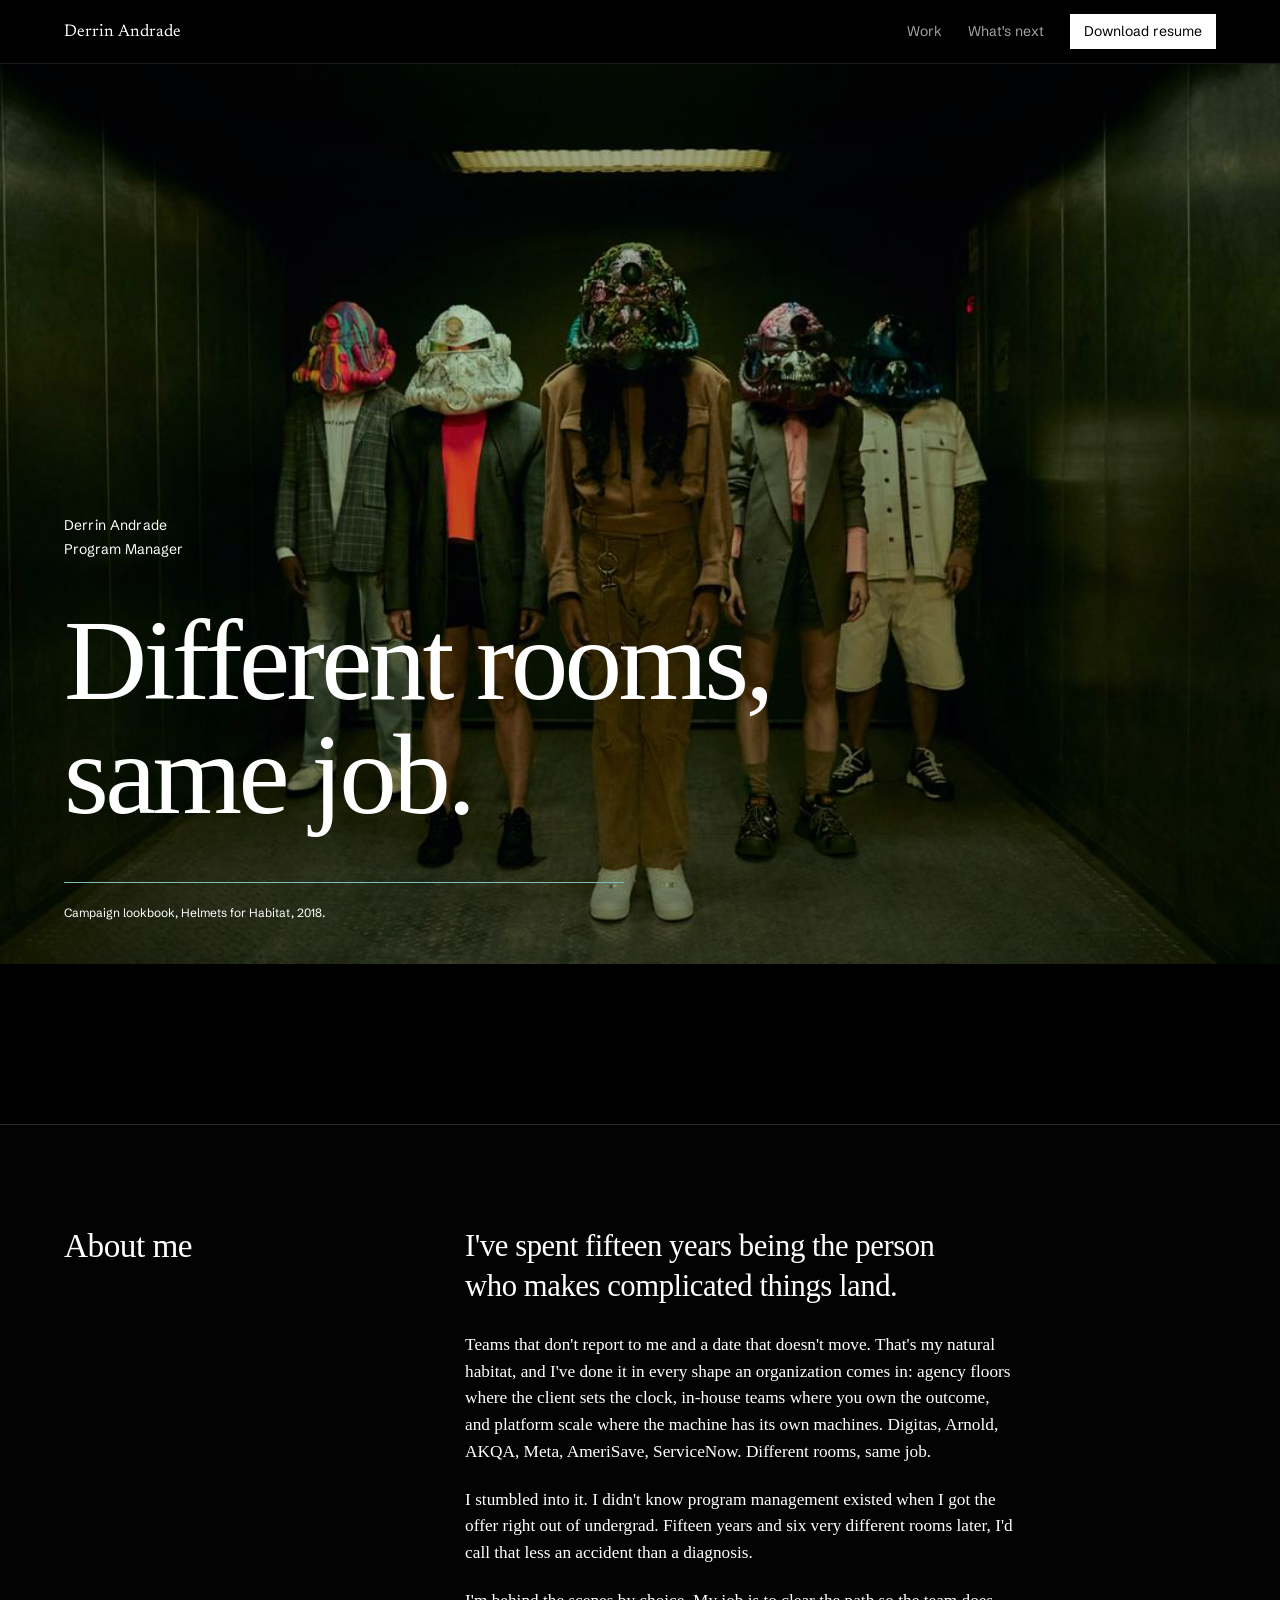
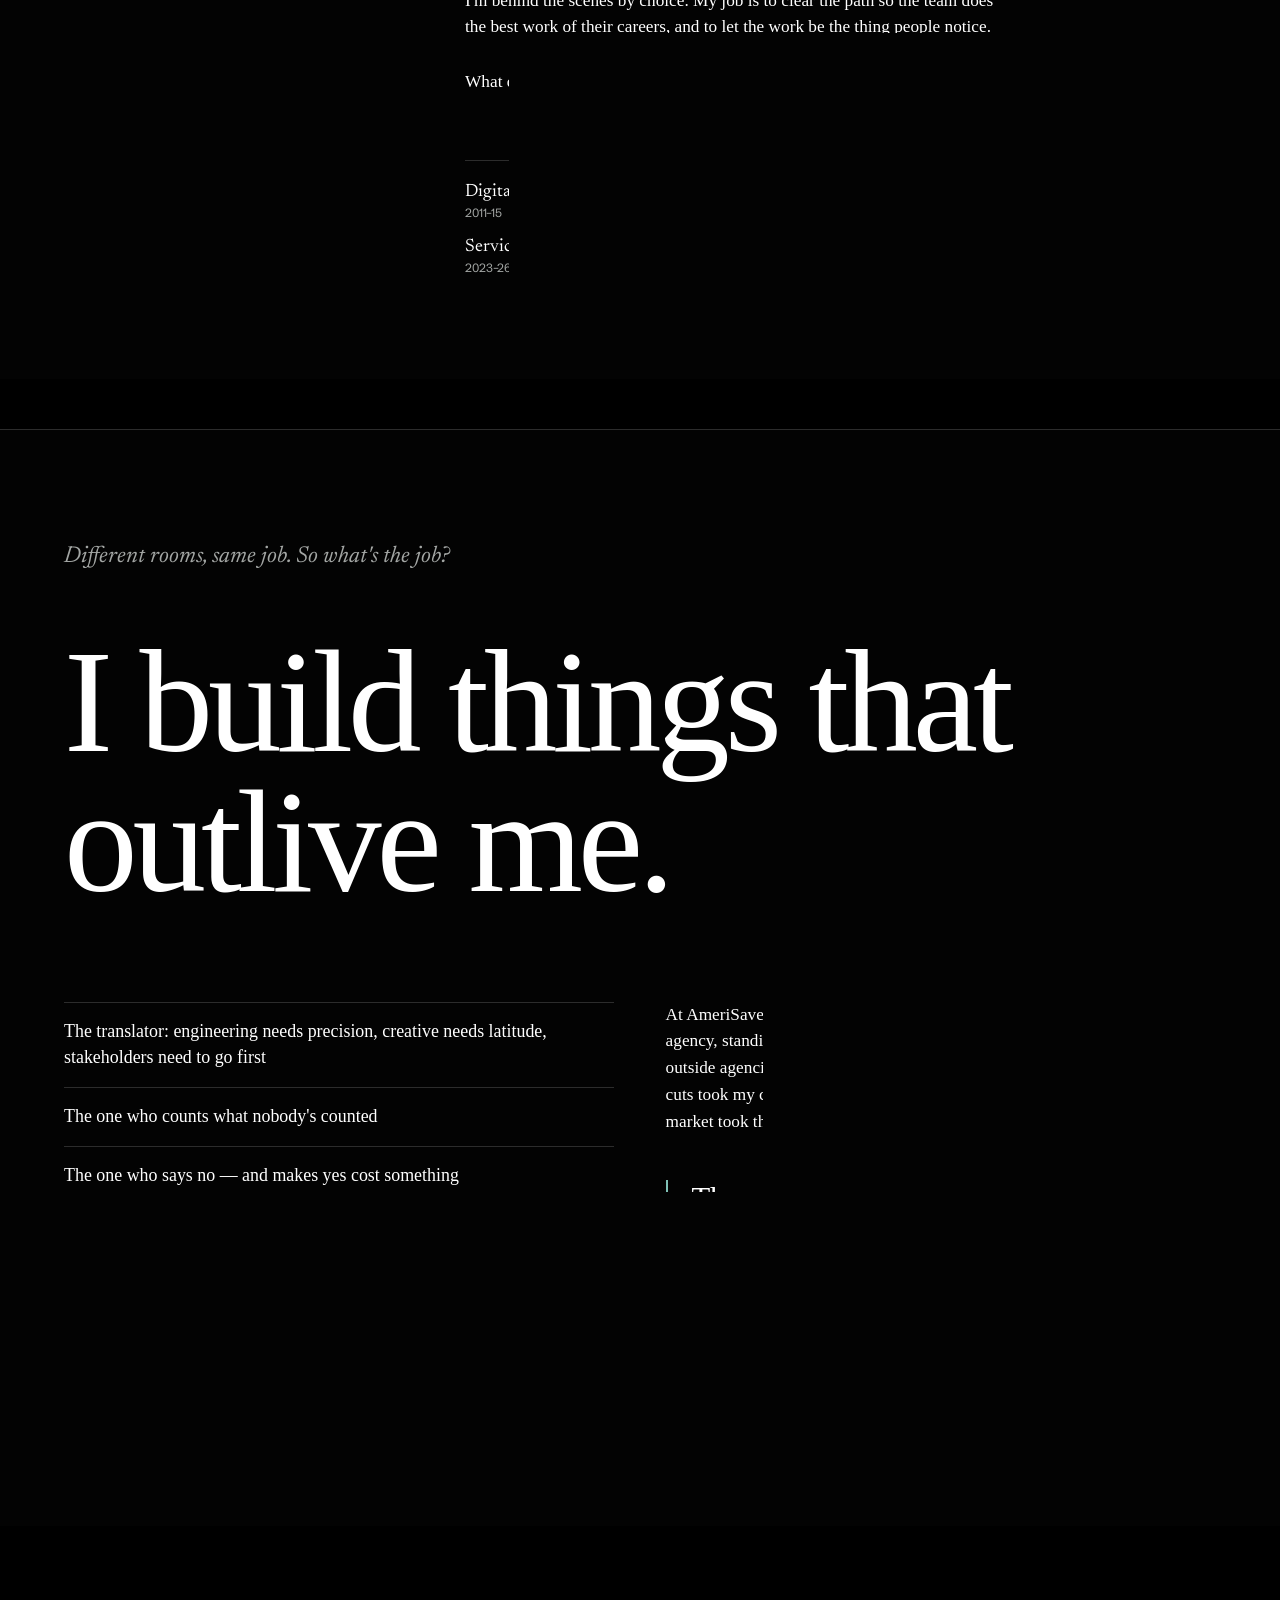
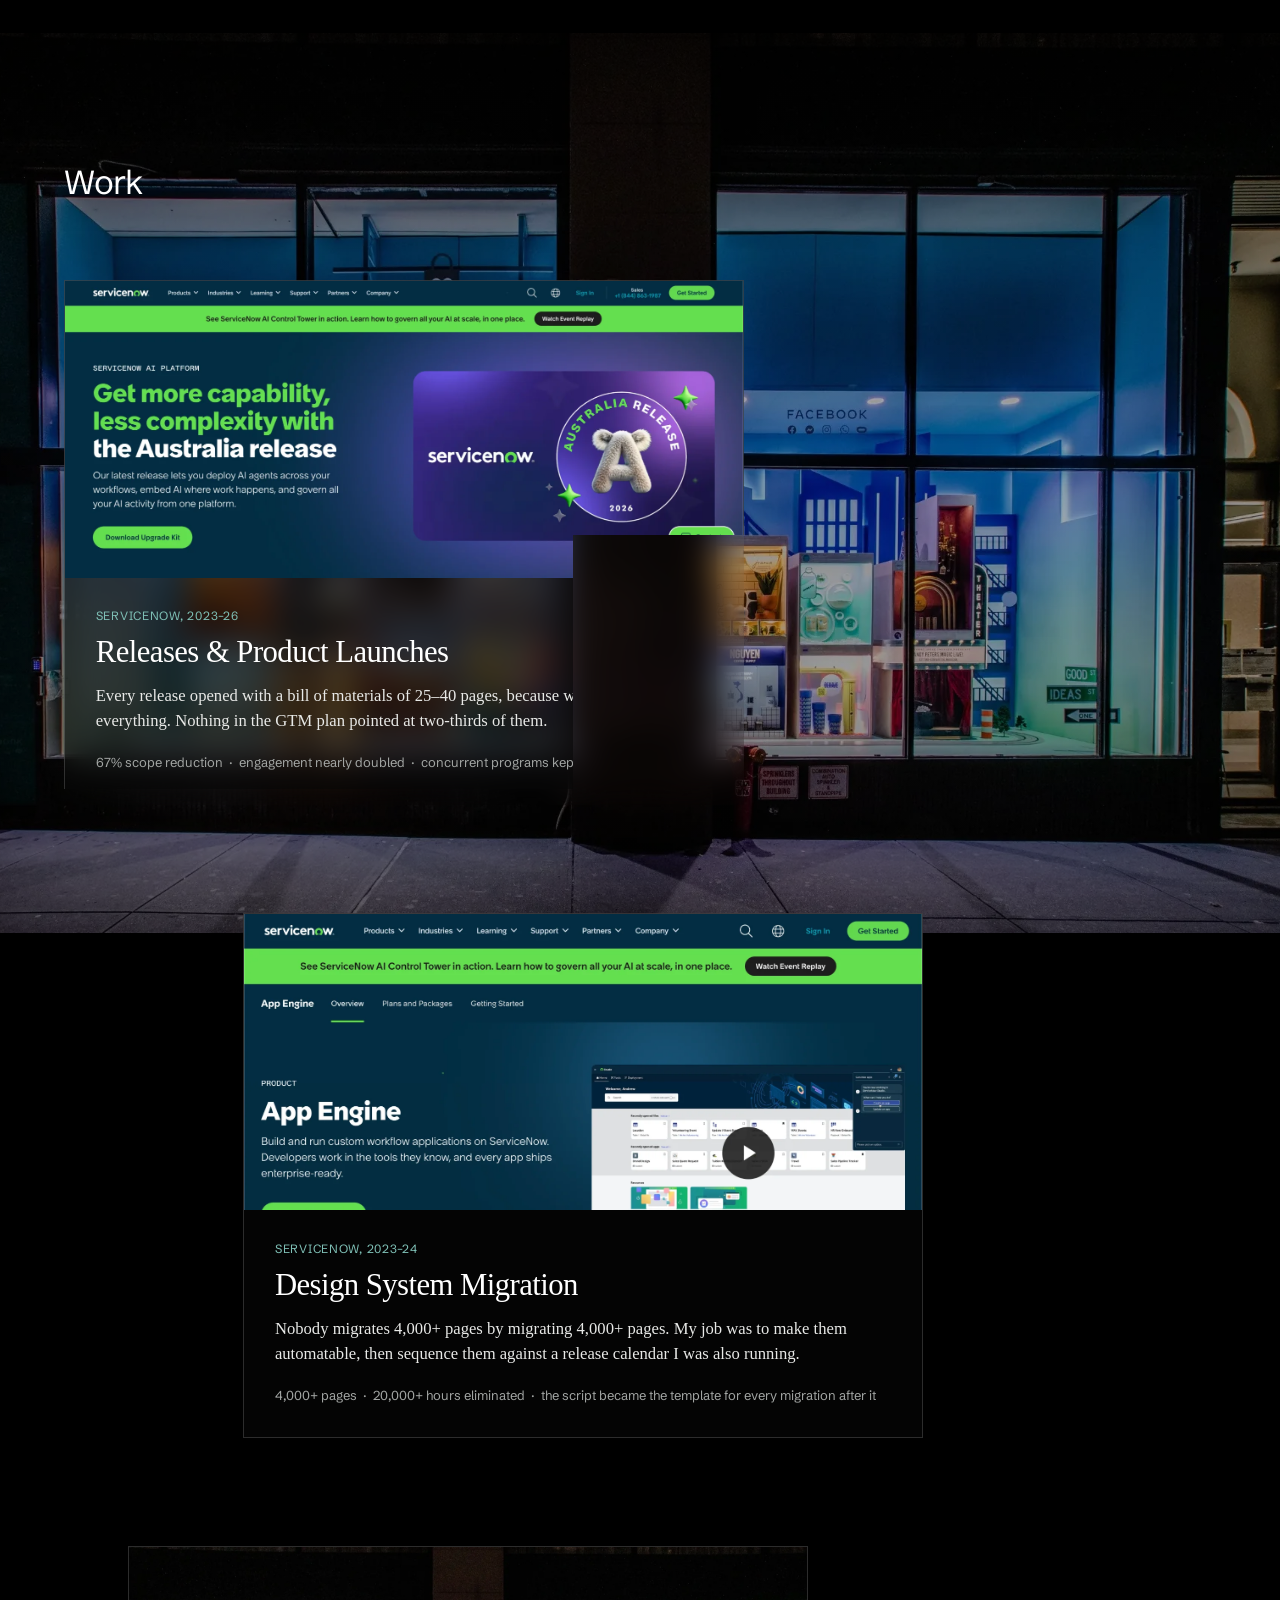
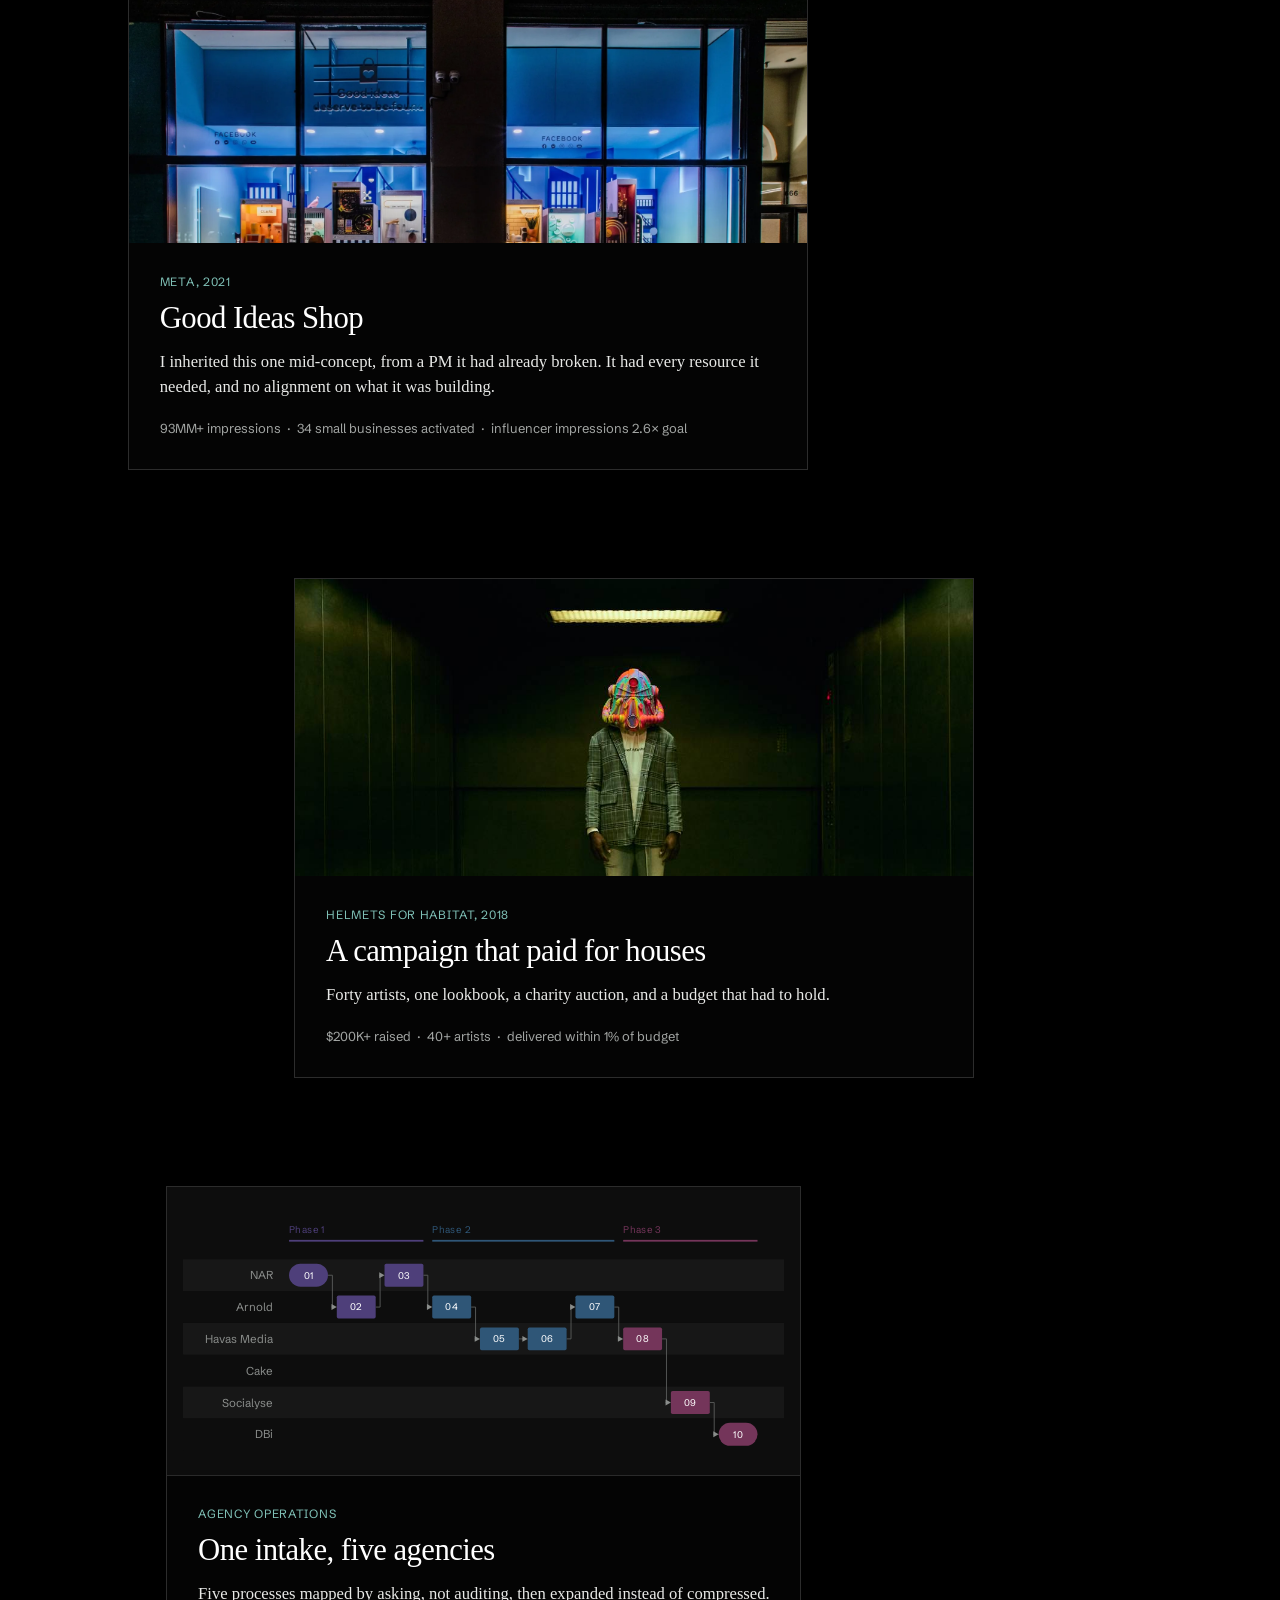
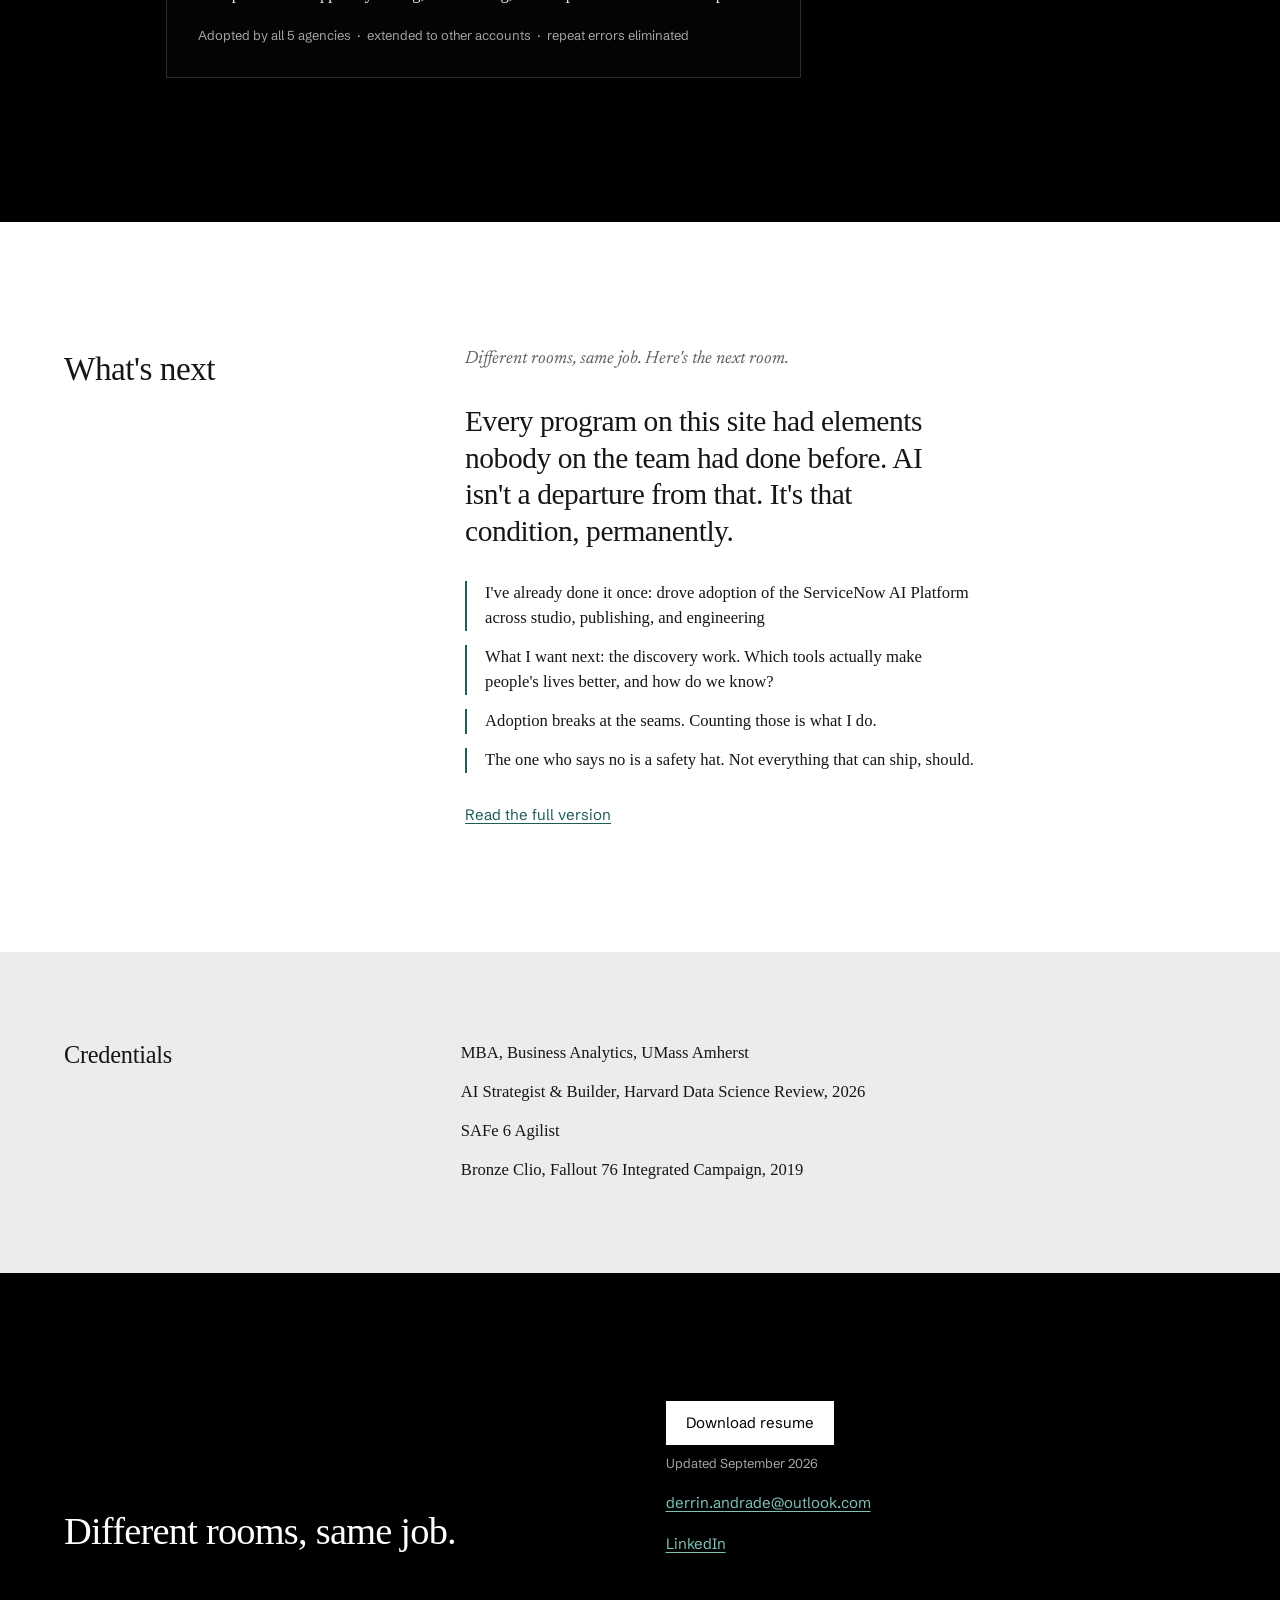
==== commit bf646682: "Add files via upload" ====
--- a/index.html
+++ b/index.html
@@ -129,7 +129,7 @@
             <p style="margin:0; font-family:'Schibsted Grotesk',system-ui,sans-serif; font-size:12px; letter-spacing:.06em; text-transform:uppercase; color:#7FC0B6;">ServiceNow, 2023–26</p>
             <h3 data-tile-title style="margin:12px 0 0; font-size:clamp(22px,2.4vw,34px); font-weight:400; letter-spacing:-.018em;">Releases &amp; Product Launches</h3>
             <p data-tile-desc style="margin:14px 0 0; font-size:clamp(16px,1.3vw,19px); line-height:1.5; color:#E8E9E7; text-wrap:pretty;">Every release opened with a bill of materials of 25–40 pages, because we said yes to everything. Nothing in the GTM plan pointed at two-thirds of them.</p>
-            <p data-tile-meta style="margin:18px 0 0; font-family:'Schibsted Grotesk',system-ui,sans-serif; font-size:13px; line-height:1.6; color:#A3A6A4;">67% scope reduction &nbsp;·&nbsp; engagement nearly doubled &nbsp;·&nbsp; concurrent programs kept moving</p>
+            <p data-tile-meta style="margin:18px 0 0; font-family:'Schibsted Grotesk',system-ui,sans-serif; font-size:13px; line-height:1.6; color:#A3A6A4;">67% scope reduction &nbsp;·&nbsp; engagement nearly doubled<span data-hl-extra> &nbsp;·&nbsp; concurrent programs kept moving</span></p>
           </div>
         </a>
         <a href="./design-system-migration/" data-tile style="display:block; text-decoration:none; margin-left:clamp(0px,14vw,280px); color:#FFFFFF; background:rgba(8,8,8,.58); backdrop-filter:blur(16px); -webkit-backdrop-filter:blur(16px); border:1px solid rgba(255,255,255,.16); transition:border-color 160ms linear; max-width:680px;" class="x0">
@@ -138,7 +138,7 @@
             <p style="margin:0; font-family:'Schibsted Grotesk',system-ui,sans-serif; font-size:12px; letter-spacing:.06em; text-transform:uppercase; color:#7FC0B6;">ServiceNow, 2023–24</p>
             <h3 data-tile-title style="margin:12px 0 0; font-size:clamp(22px,2.4vw,34px); font-weight:400; letter-spacing:-.018em;">Design System Migration</h3>
             <p data-tile-desc style="margin:14px 0 0; font-size:clamp(16px,1.3vw,19px); line-height:1.5; color:#E8E9E7; text-wrap:pretty;">Nobody migrates 4,000+ pages by migrating 4,000+ pages. My job was to make them automatable, then sequence them against a release calendar I was also running.</p>
-            <p data-tile-meta style="margin:18px 0 0; font-family:'Schibsted Grotesk',system-ui,sans-serif; font-size:13px; line-height:1.6; color:#A3A6A4;">4,000+ pages &nbsp;·&nbsp; 20,000+ hours eliminated &nbsp;·&nbsp; the script became the template for every migration after it</p>
+            <p data-tile-meta style="margin:18px 0 0; font-family:'Schibsted Grotesk',system-ui,sans-serif; font-size:13px; line-height:1.6; color:#A3A6A4;">4,000+ pages &nbsp;·&nbsp; 20,000+ hours eliminated<span data-hl-extra> &nbsp;·&nbsp; the script became the template for every migration after it</span></p>
           </div>
         </a>
         <a href="./good-ideas-shop/" data-tile style="display:block; text-decoration:none; margin-left:clamp(0px,5vw,110px); color:#FFFFFF; background:rgba(8,8,8,.58); backdrop-filter:blur(16px); -webkit-backdrop-filter:blur(16px); border:1px solid rgba(255,255,255,.16); transition:border-color 160ms linear; max-width:680px;" class="x0">
@@ -147,7 +147,7 @@
             <p style="margin:0; font-family:'Schibsted Grotesk',system-ui,sans-serif; font-size:12px; letter-spacing:.06em; text-transform:uppercase; color:#7FC0B6;">Meta, 2021</p>
             <h3 data-tile-title style="margin:12px 0 0; font-size:clamp(22px,2.4vw,34px); font-weight:400; letter-spacing:-.018em;">Good Ideas Shop</h3>
             <p data-tile-desc style="margin:14px 0 0; font-size:clamp(16px,1.3vw,19px); line-height:1.5; color:#E8E9E7; text-wrap:pretty;">I inherited this one mid-concept, from a PM it had already broken. It had every resource it needed, and no alignment on what it was building.</p>
-            <p data-tile-meta style="margin:18px 0 0; font-family:'Schibsted Grotesk',system-ui,sans-serif; font-size:13px; line-height:1.6; color:#A3A6A4;">93MM+ impressions &nbsp;·&nbsp; 34 small businesses activated &nbsp;·&nbsp; influencer impressions 2.6× goal</p>
+            <p data-tile-meta style="margin:18px 0 0; font-family:'Schibsted Grotesk',system-ui,sans-serif; font-size:13px; line-height:1.6; color:#A3A6A4;">93MM+ impressions &nbsp;·&nbsp; 34 small businesses activated<span data-hl-extra> &nbsp;·&nbsp; influencer impressions 2.6× goal</span></p>
           </div>
         </a>
         <a href="./helmets-for-habitat/" data-tile style="display:block; text-decoration:none; margin-left:clamp(0px,18vw,360px); color:#FFFFFF; background:rgba(8,8,8,.58); backdrop-filter:blur(16px); -webkit-backdrop-filter:blur(16px); border:1px solid rgba(255,255,255,.16); transition:border-color 160ms linear; max-width:680px;" class="x0">
@@ -156,7 +156,7 @@
             <p style="margin:0; font-family:'Schibsted Grotesk',system-ui,sans-serif; font-size:12px; letter-spacing:.06em; text-transform:uppercase; color:#7FC0B6;">Helmets for Habitat, 2018</p>
             <h3 data-tile-title style="margin:12px 0 0; font-size:clamp(22px,2.4vw,34px); font-weight:400; letter-spacing:-.018em;">A campaign that paid for houses</h3>
             <p data-tile-desc style="margin:14px 0 0; font-size:clamp(16px,1.3vw,19px); line-height:1.5; color:#E8E9E7; text-wrap:pretty;">Forty artists, one lookbook, a charity auction, and a budget that had to hold.</p>
-            <p data-tile-meta style="margin:18px 0 0; font-family:'Schibsted Grotesk',system-ui,sans-serif; font-size:13px; line-height:1.6; color:#A3A6A4;">$200K+ raised &nbsp;·&nbsp; 40+ artists &nbsp;·&nbsp; delivered within 1% of budget</p>
+            <p data-tile-meta style="margin:18px 0 0; font-family:'Schibsted Grotesk',system-ui,sans-serif; font-size:13px; line-height:1.6; color:#A3A6A4;">$200K+ raised &nbsp;·&nbsp; 40+ artists<span data-hl-extra> &nbsp;·&nbsp; delivered within 1% of budget</span></p>
           </div>
         </a>
         <a href="./content-development-framework/" data-tile style="display:block; text-decoration:none; margin-left:clamp(0px,8vw,170px); color:#FFFFFF; background:rgba(8,8,8,.58); backdrop-filter:blur(16px); -webkit-backdrop-filter:blur(16px); border:1px solid rgba(255,255,255,.16); transition:border-color 160ms linear; max-width:680px;" class="x0">
@@ -173,7 +173,7 @@
             <p style="margin:0; font-family:'Schibsted Grotesk',system-ui,sans-serif; font-size:12px; letter-spacing:.06em; text-transform:uppercase; color:#7FC0B6;">Agency operations</p>
             <h3 data-tile-title style="margin:12px 0 0; font-size:clamp(22px,2.4vw,34px); font-weight:400; letter-spacing:-.018em;">One intake, five agencies</h3>
             <p data-tile-desc style="margin:14px 0 0; font-size:clamp(16px,1.3vw,19px); line-height:1.5; color:#E8E9E7; text-wrap:pretty;">Five processes mapped by asking, not auditing, then expanded instead of compressed.</p>
-            <p data-tile-meta style="margin:18px 0 0; font-family:'Schibsted Grotesk',system-ui,sans-serif; font-size:13px; line-height:1.6; color:#A3A6A4;">Adopted by all 5 agencies &nbsp;·&nbsp; extended to other accounts &nbsp;·&nbsp; repeat errors eliminated</p>
+            <p data-tile-meta style="margin:18px 0 0; font-family:'Schibsted Grotesk',system-ui,sans-serif; font-size:13px; line-height:1.6; color:#A3A6A4;">Adopted by all 5 agencies &nbsp;·&nbsp; extended to other accounts<span data-hl-extra> &nbsp;·&nbsp; repeat errors eliminated</span></p>
           </div>
         </a>
       </div>
--- a/assets/site.css
+++ b/assets/site.css
@@ -163,6 +163,7 @@
 #mobilemenu .btn { font-size: 16px; padding: 14px 16px; margin-top: 16px; text-align: center; border-bottom: 0; color: #000000; }
 @media (max-width: 719px) { .nav-wide { display: none; } .nav-narrow { display: block; } }
 @media (max-width: 719px) { [data-herocopy] { padding-bottom: 76px !important; } }
+@media (max-width: 719px) { [data-tile-meta] [data-hl-extra] { display: none; } }
 @media print { #siteheader, #headerspacer { display: none; } }
 
 .x0:hover { border-color:#7FC0B6 !important; }
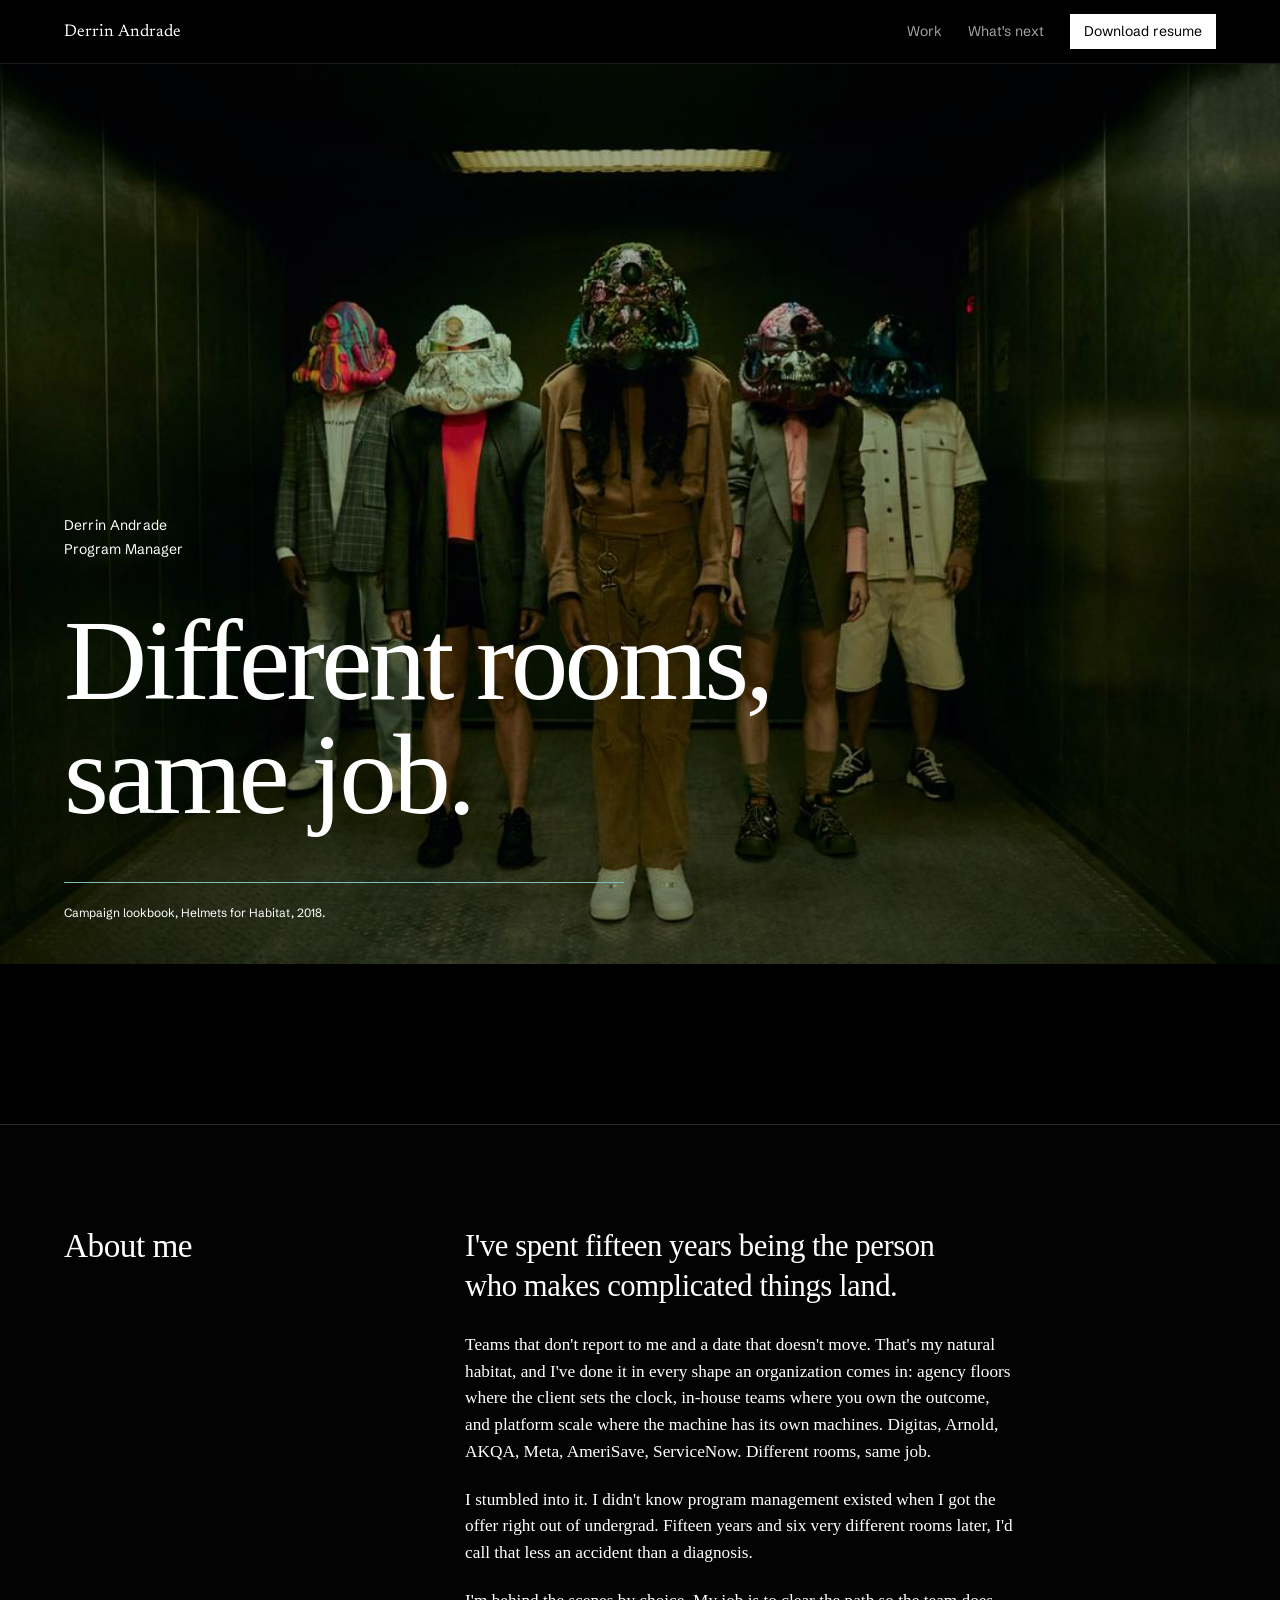
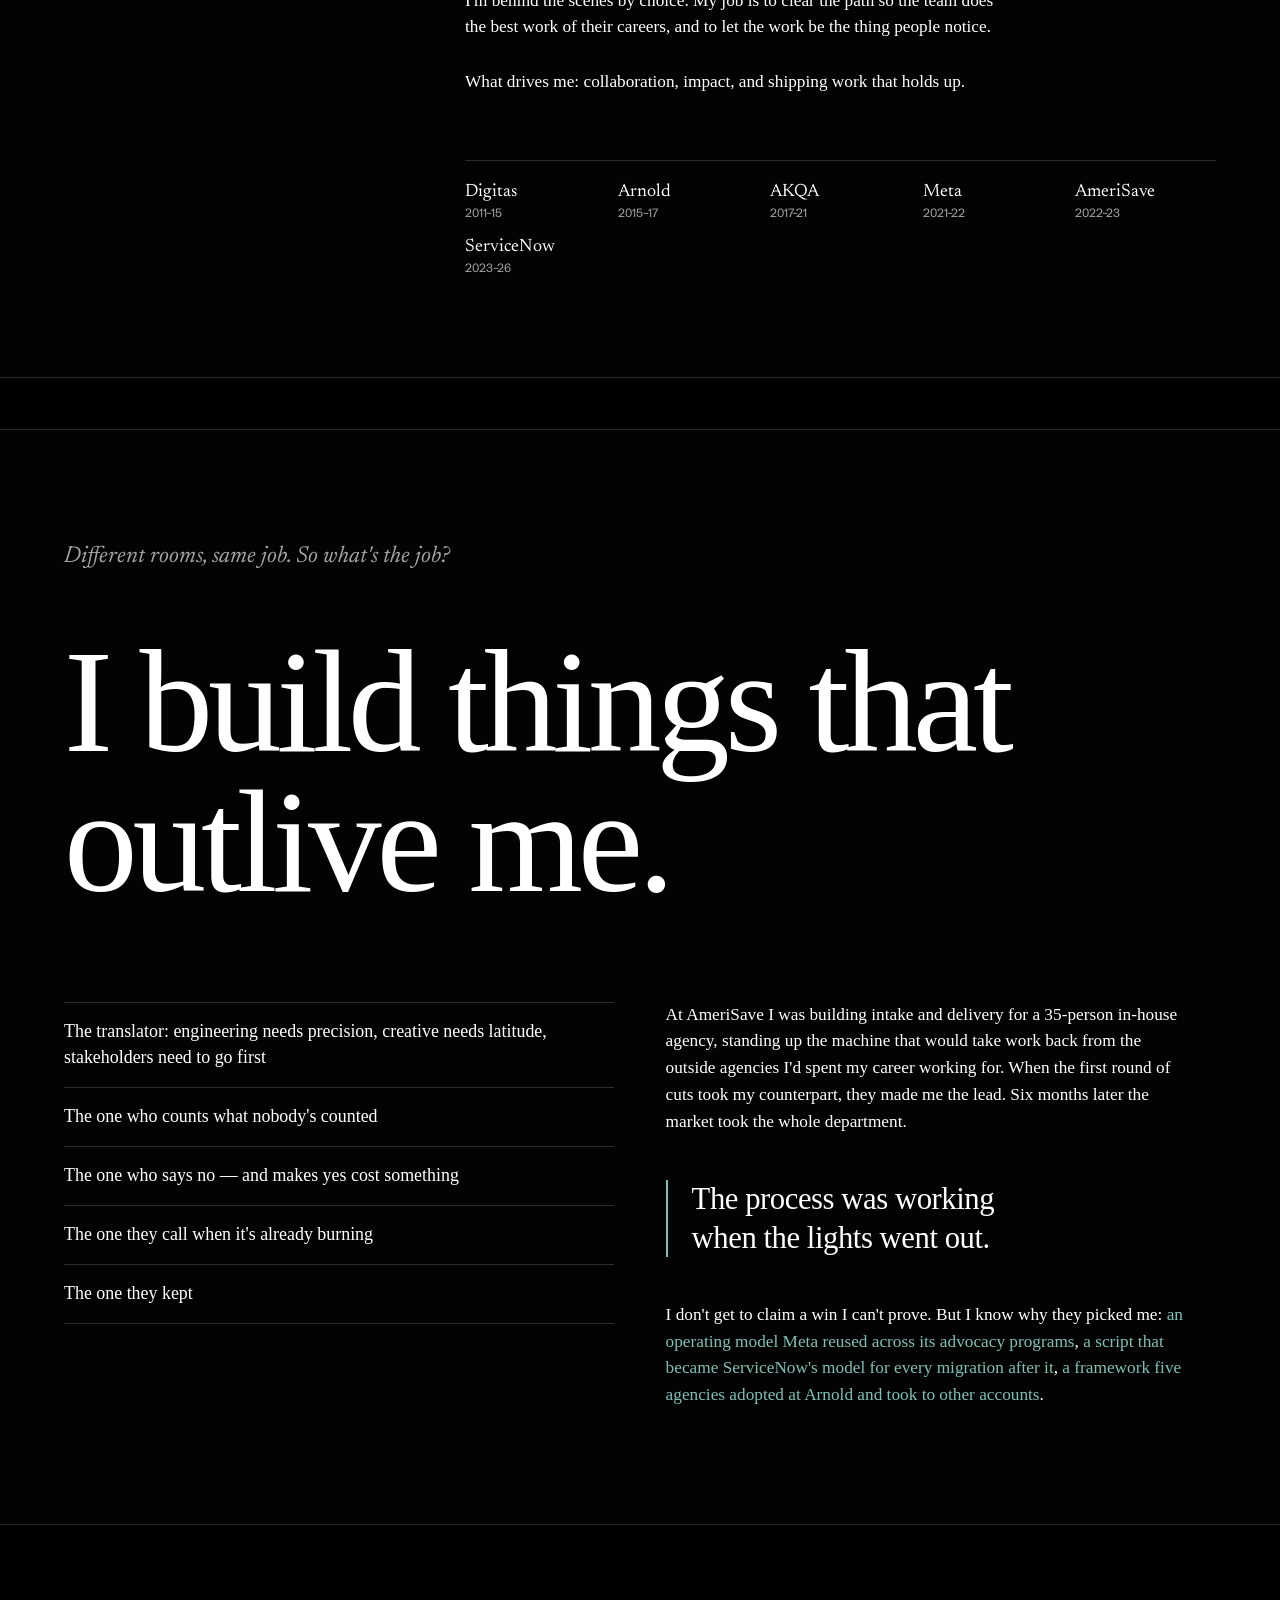
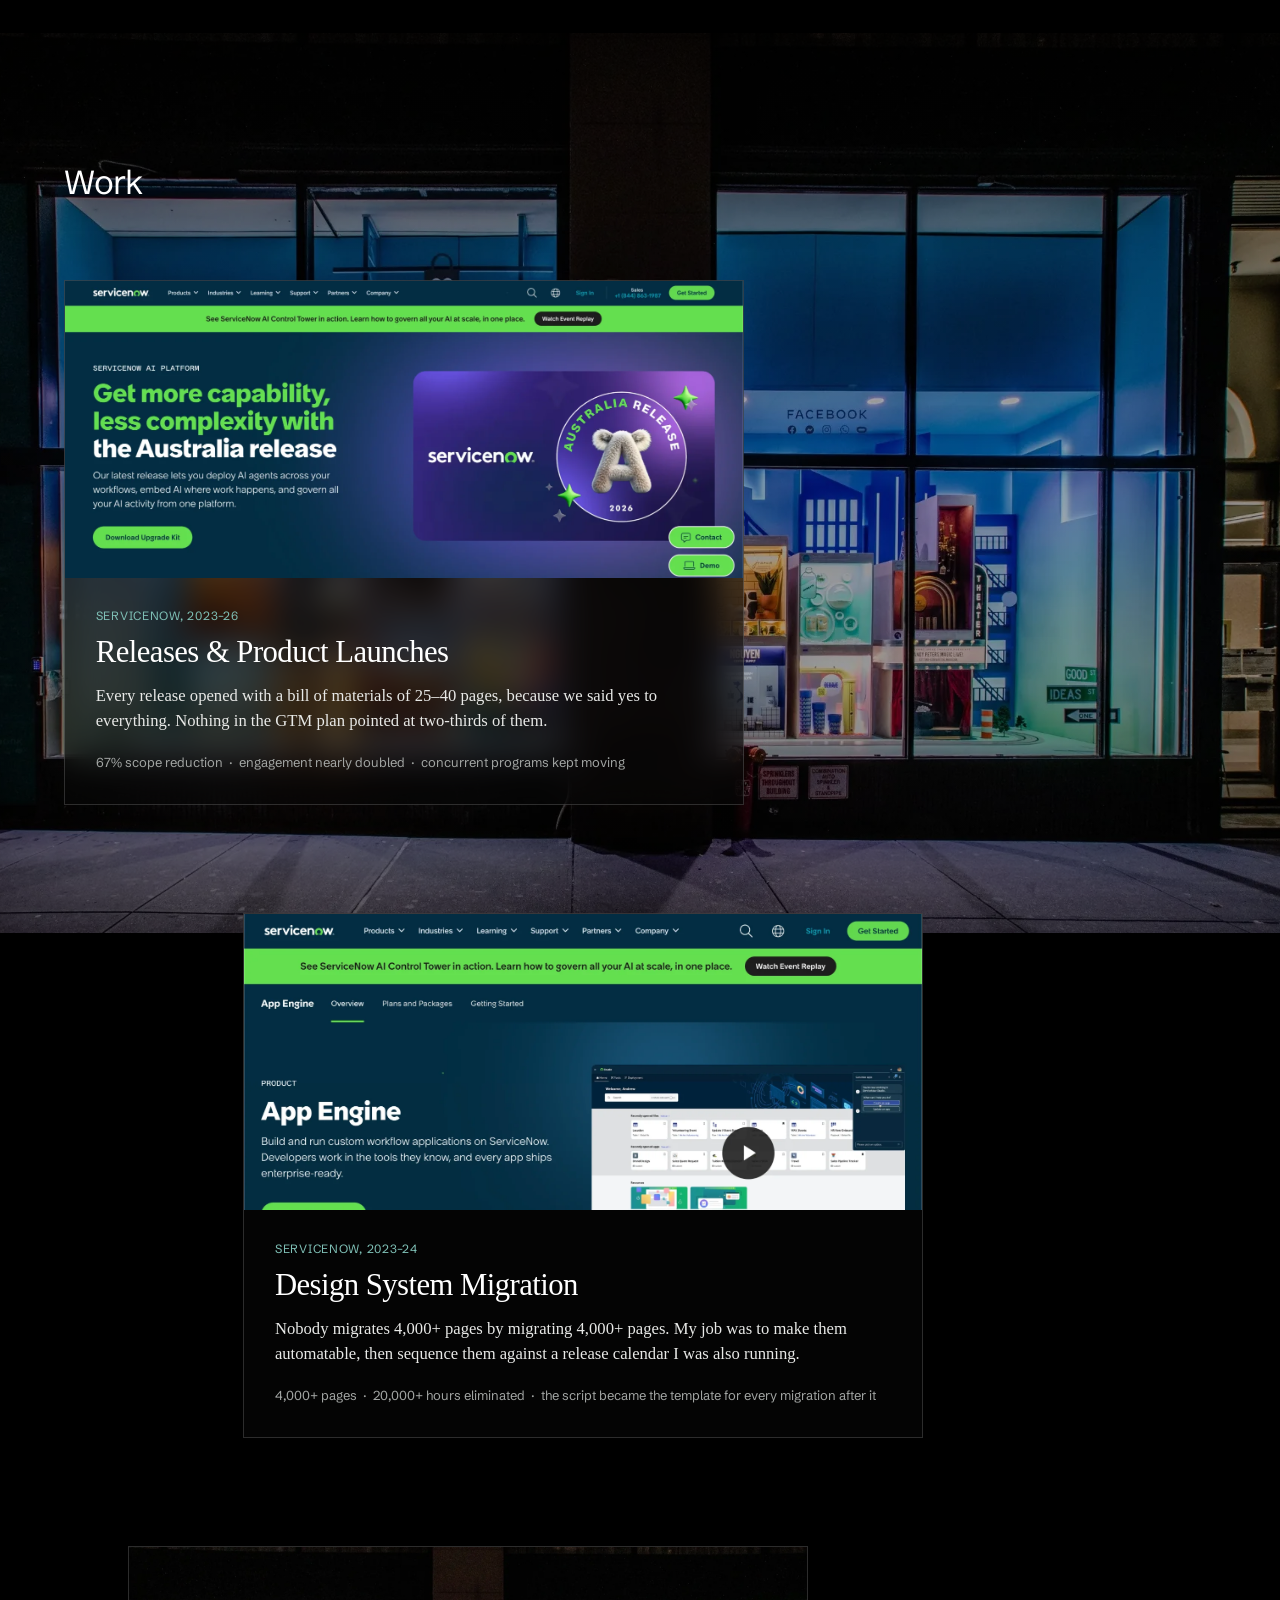
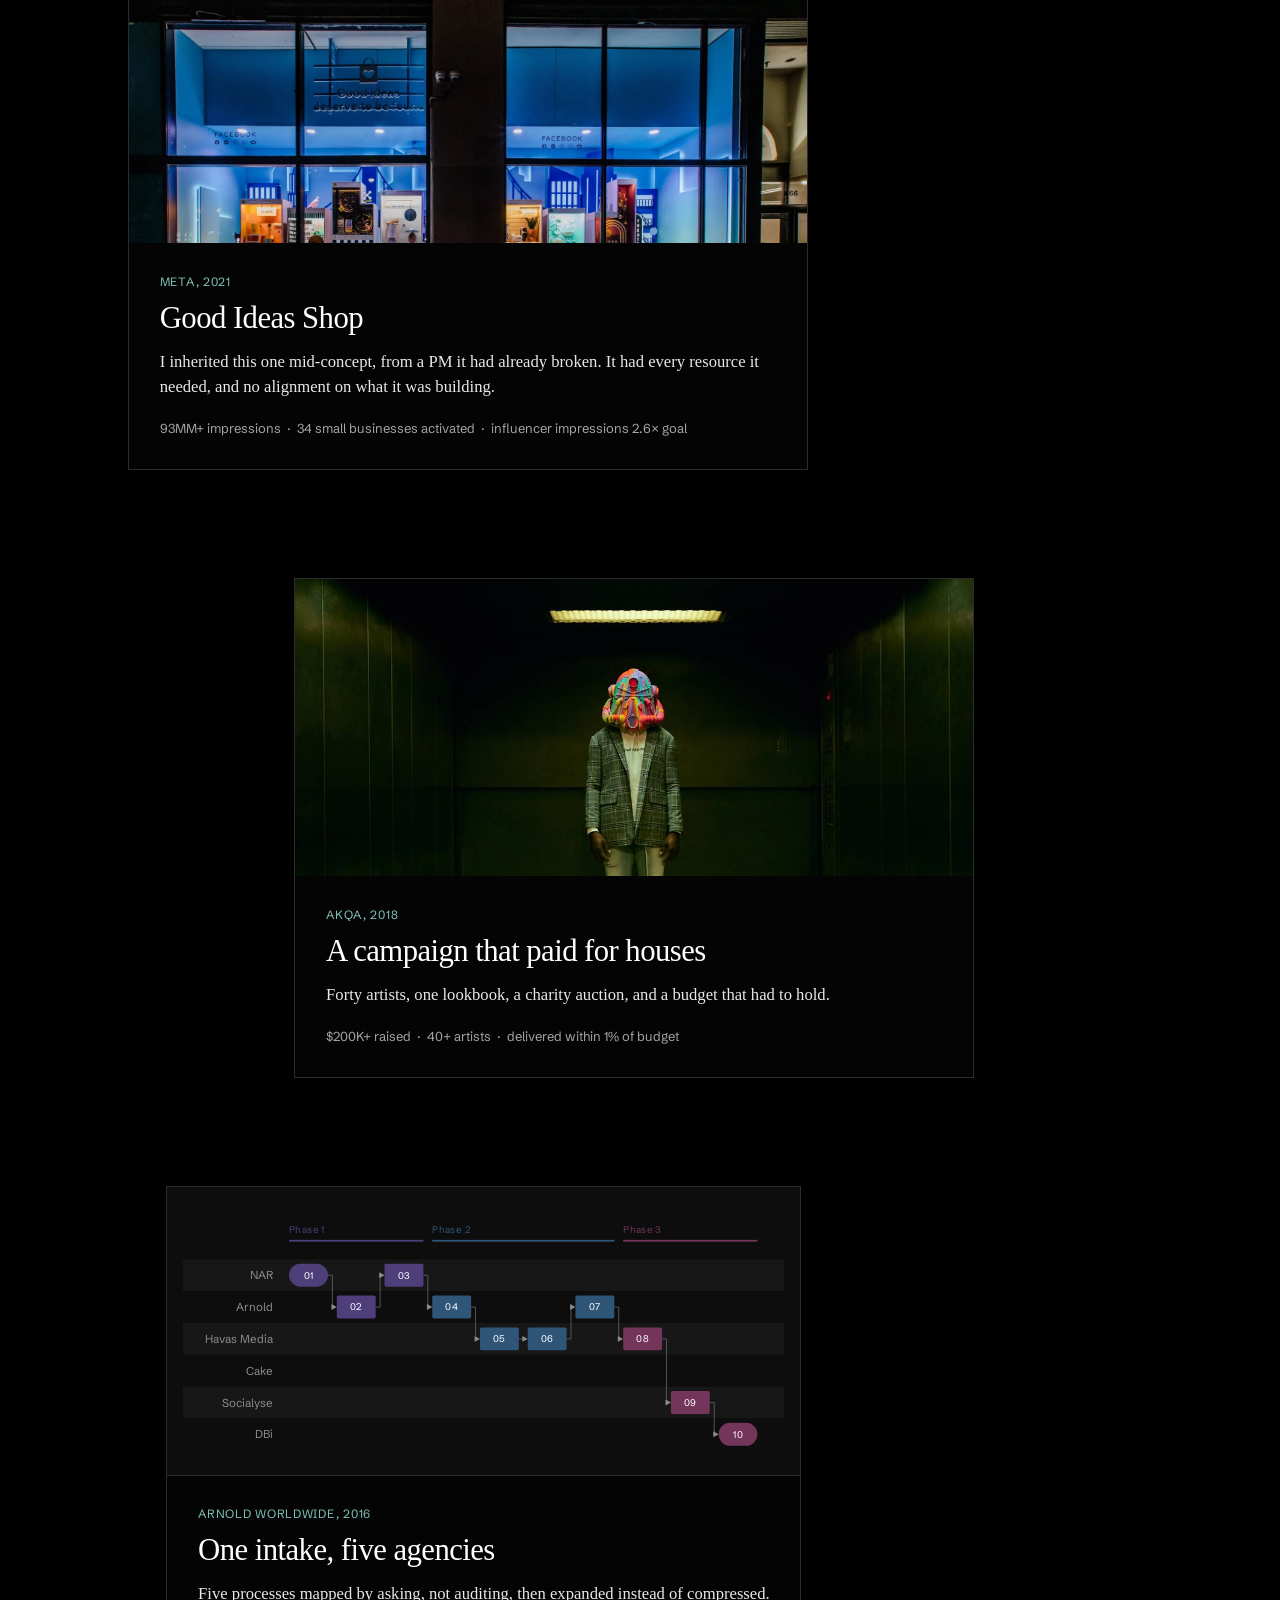
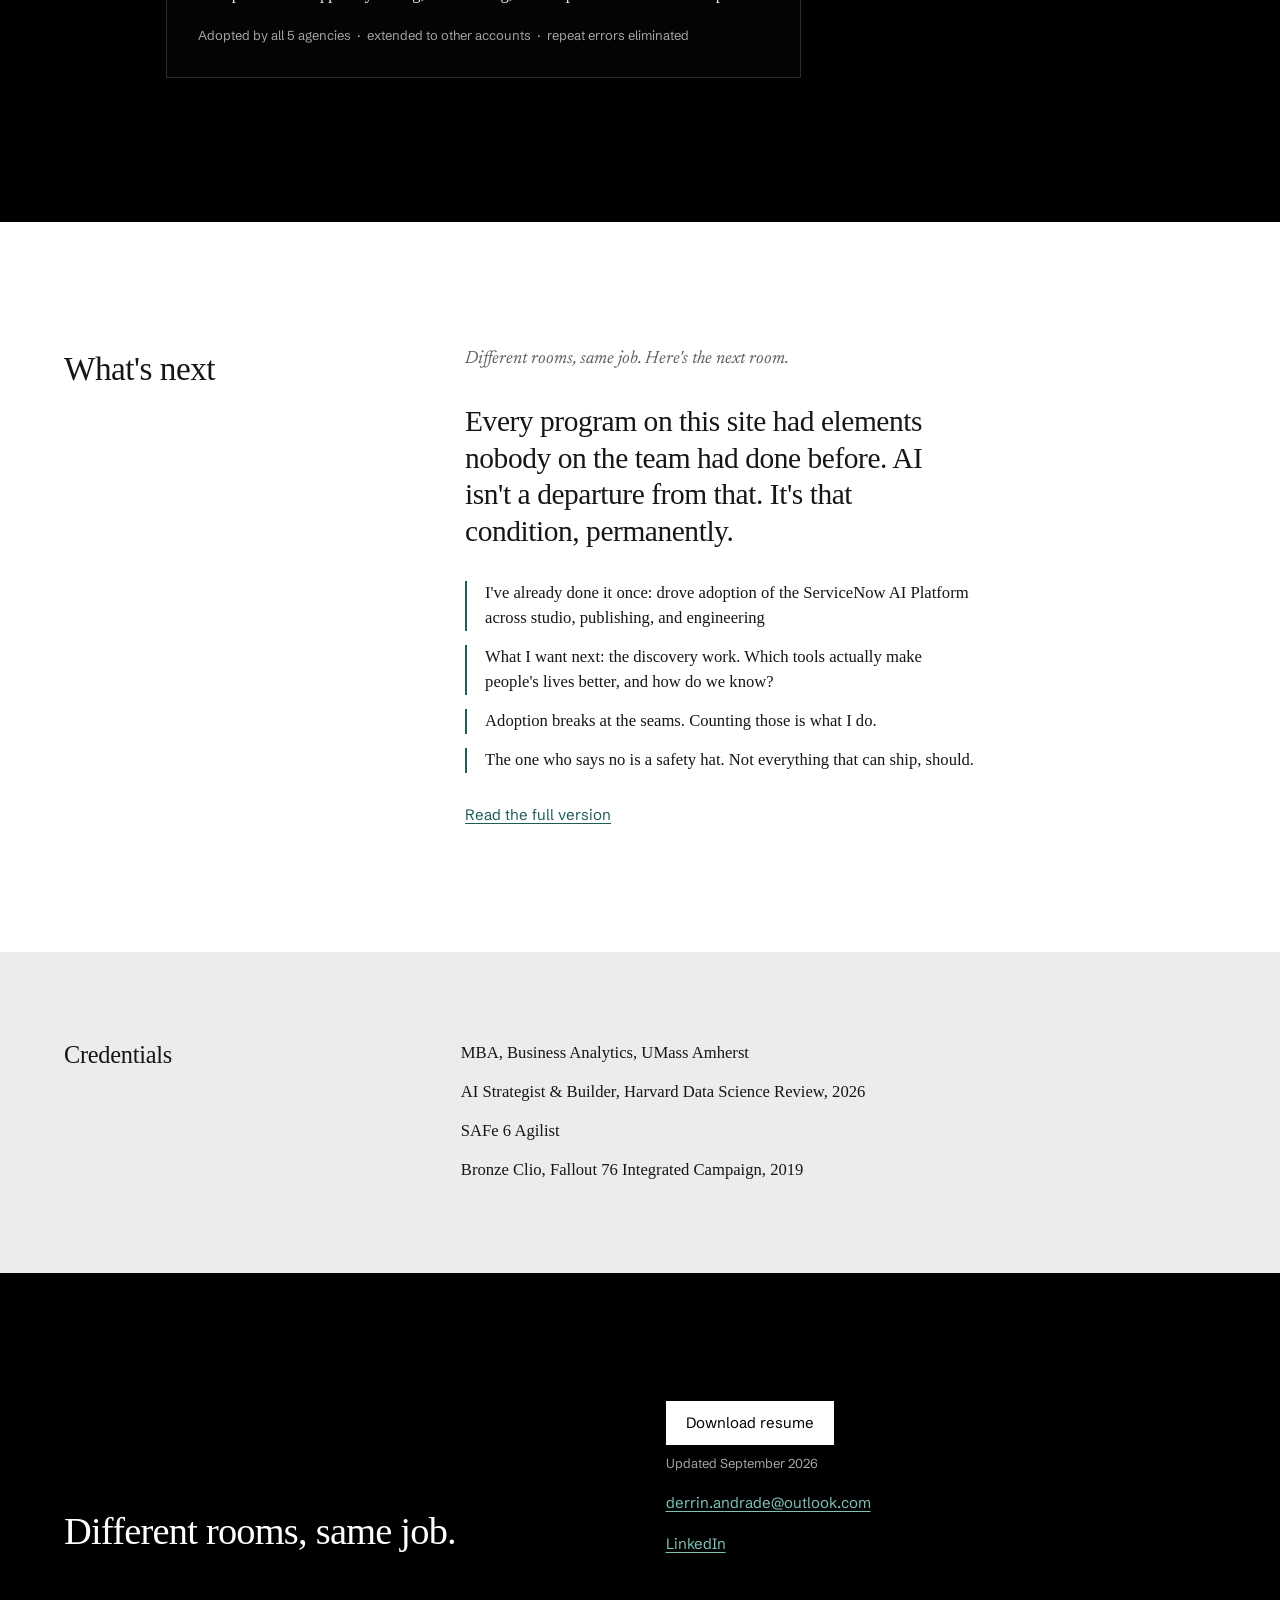
==== commit 2713a1ad: "Add files via upload" ====
--- a/index.html
+++ b/index.html
@@ -153,7 +153,7 @@
         <a href="./helmets-for-habitat/" data-tile style="display:block; text-decoration:none; margin-left:clamp(0px,18vw,360px); color:#FFFFFF; background:rgba(8,8,8,.58); backdrop-filter:blur(16px); -webkit-backdrop-filter:blur(16px); border:1px solid rgba(255,255,255,.16); transition:border-color 160ms linear; max-width:680px;" class="x0">
           <img src="./images/photo-t76o.jpg" alt="A custom-painted power armor helmet from the Helmets for Habitat lookbook." style="display:block; width:100%; aspect-ratio:16/7; object-fit:cover; object-position:center top; background:#0d0d0d;" />
           <div data-tile-body style="padding:clamp(20px,2.4vw,34px);">
-            <p style="margin:0; font-family:'Schibsted Grotesk',system-ui,sans-serif; font-size:12px; letter-spacing:.06em; text-transform:uppercase; color:#7FC0B6;">Helmets for Habitat, 2018</p>
+            <p style="margin:0; font-family:'Schibsted Grotesk',system-ui,sans-serif; font-size:12px; letter-spacing:.06em; text-transform:uppercase; color:#7FC0B6;">AKQA, 2018</p>
             <h3 data-tile-title style="margin:12px 0 0; font-size:clamp(22px,2.4vw,34px); font-weight:400; letter-spacing:-.018em;">A campaign that paid for houses</h3>
             <p data-tile-desc style="margin:14px 0 0; font-size:clamp(16px,1.3vw,19px); line-height:1.5; color:#E8E9E7; text-wrap:pretty;">Forty artists, one lookbook, a charity auction, and a budget that had to hold.</p>
             <p data-tile-meta style="margin:18px 0 0; font-family:'Schibsted Grotesk',system-ui,sans-serif; font-size:13px; line-height:1.6; color:#A3A6A4;">$200K+ raised &nbsp;·&nbsp; 40+ artists<span data-hl-extra> &nbsp;·&nbsp; delivered within 1% of budget</span></p>
@@ -170,7 +170,7 @@
             </svg>
           </div>
           <div data-tile-body style="padding:clamp(20px,2.4vw,34px);">
-            <p style="margin:0; font-family:'Schibsted Grotesk',system-ui,sans-serif; font-size:12px; letter-spacing:.06em; text-transform:uppercase; color:#7FC0B6;">Agency operations</p>
+            <p style="margin:0; font-family:'Schibsted Grotesk',system-ui,sans-serif; font-size:12px; letter-spacing:.06em; text-transform:uppercase; color:#7FC0B6;">Arnold Worldwide, 2016</p>
             <h3 data-tile-title style="margin:12px 0 0; font-size:clamp(22px,2.4vw,34px); font-weight:400; letter-spacing:-.018em;">One intake, five agencies</h3>
             <p data-tile-desc style="margin:14px 0 0; font-size:clamp(16px,1.3vw,19px); line-height:1.5; color:#E8E9E7; text-wrap:pretty;">Five processes mapped by asking, not auditing, then expanded instead of compressed.</p>
             <p data-tile-meta style="margin:18px 0 0; font-family:'Schibsted Grotesk',system-ui,sans-serif; font-size:13px; line-height:1.6; color:#A3A6A4;">Adopted by all 5 agencies &nbsp;·&nbsp; extended to other accounts<span data-hl-extra> &nbsp;·&nbsp; repeat errors eliminated</span></p>
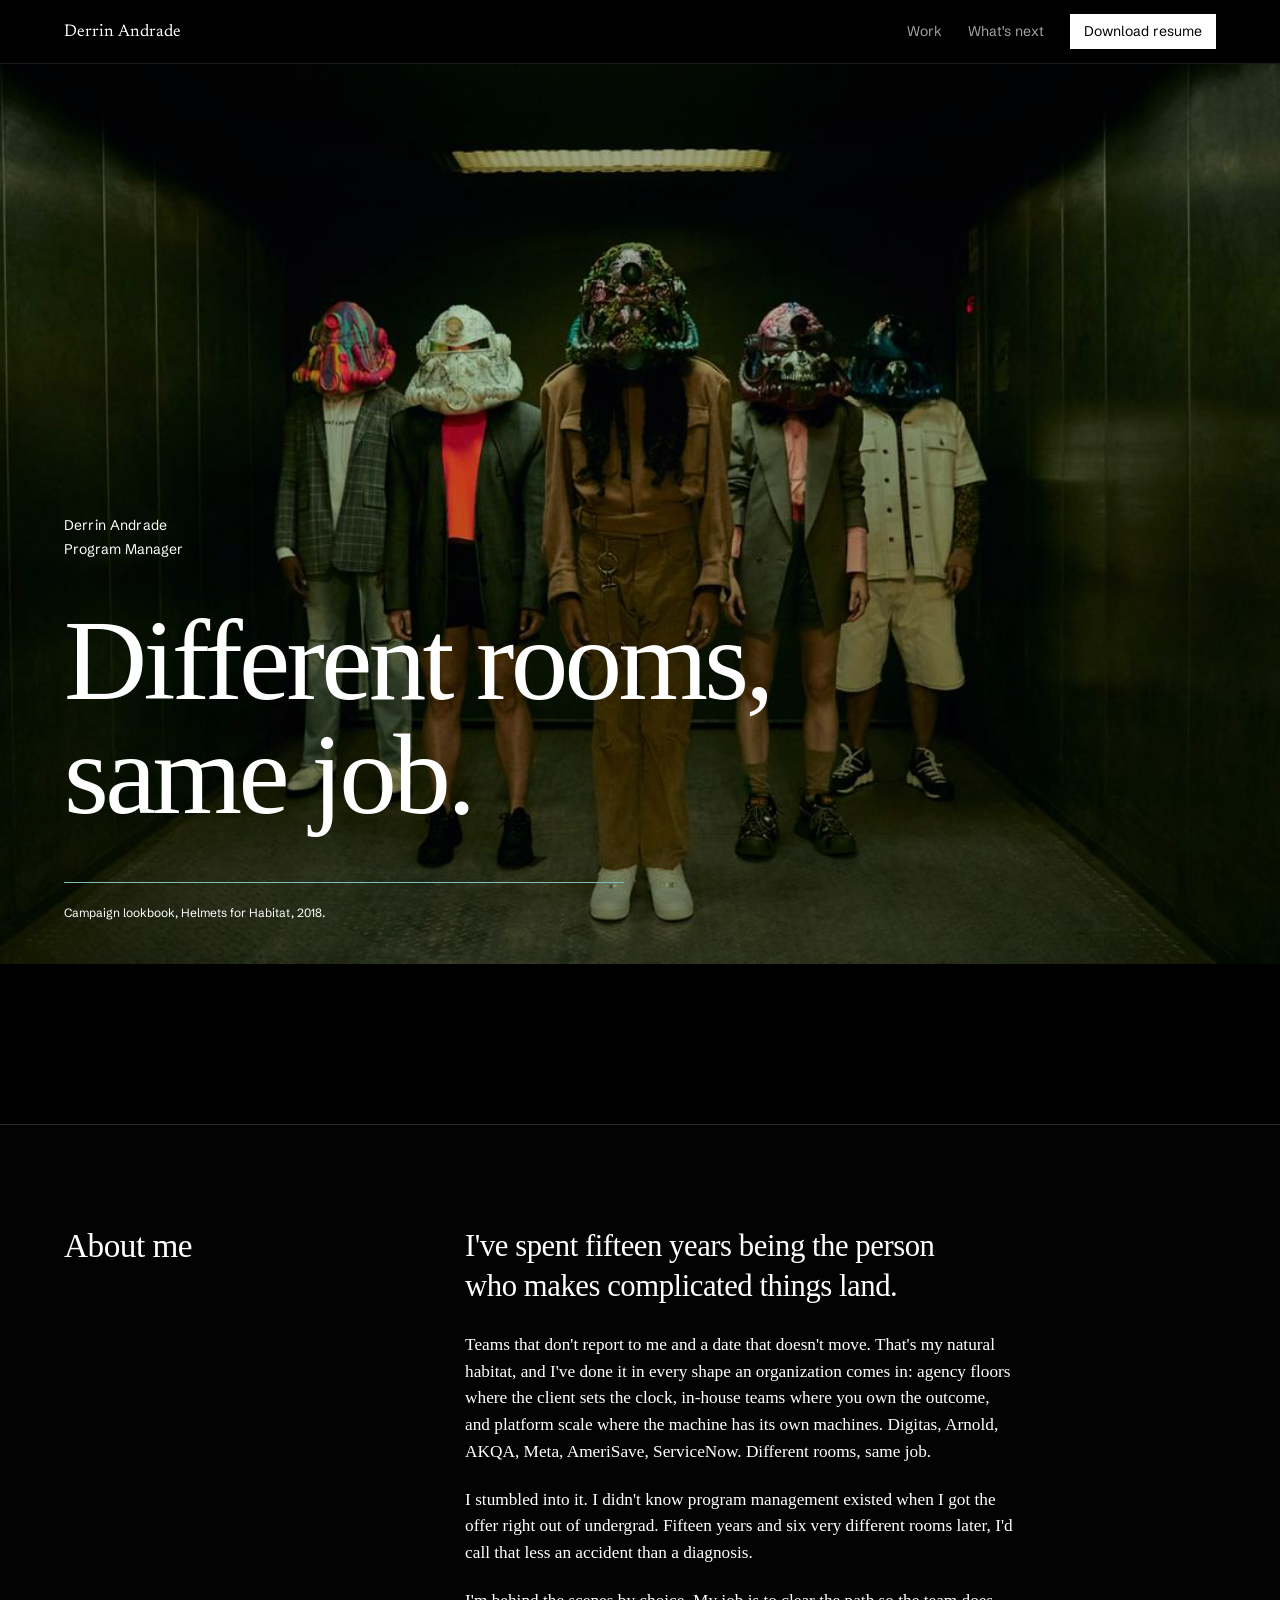
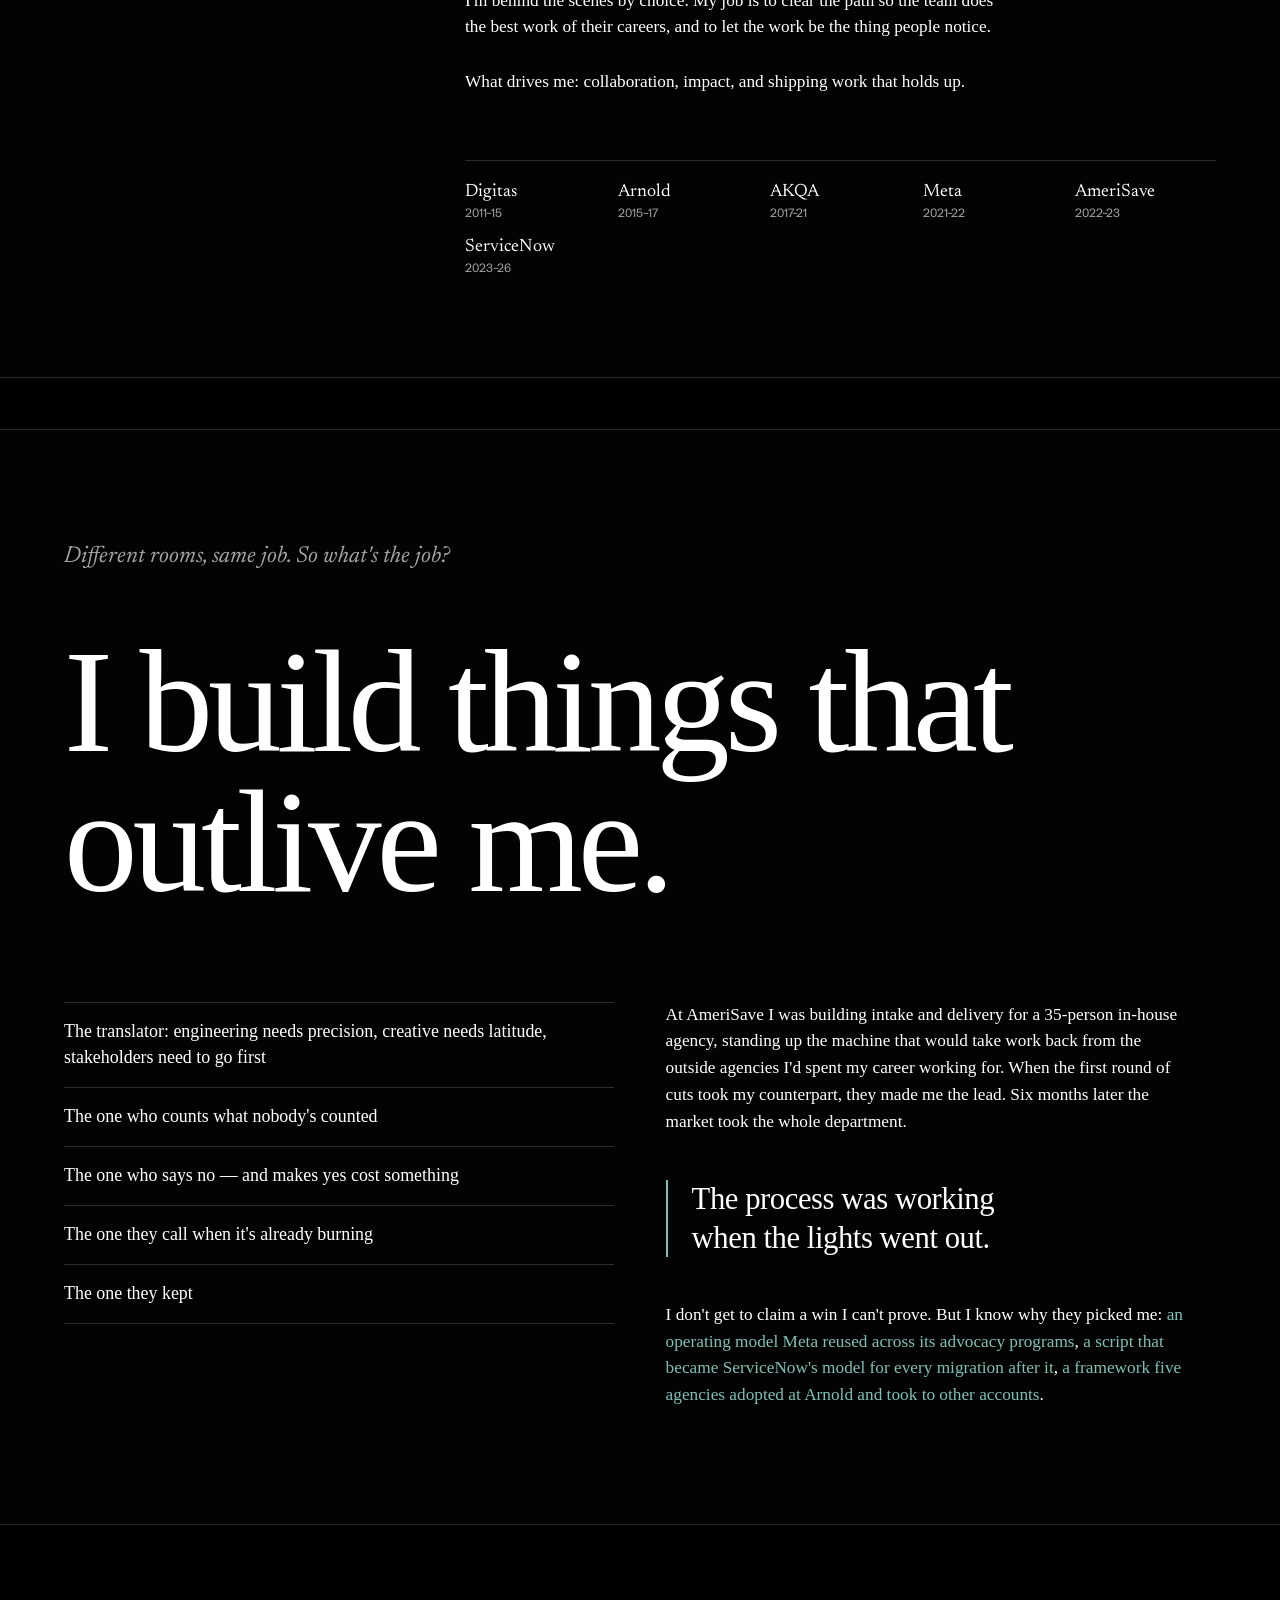
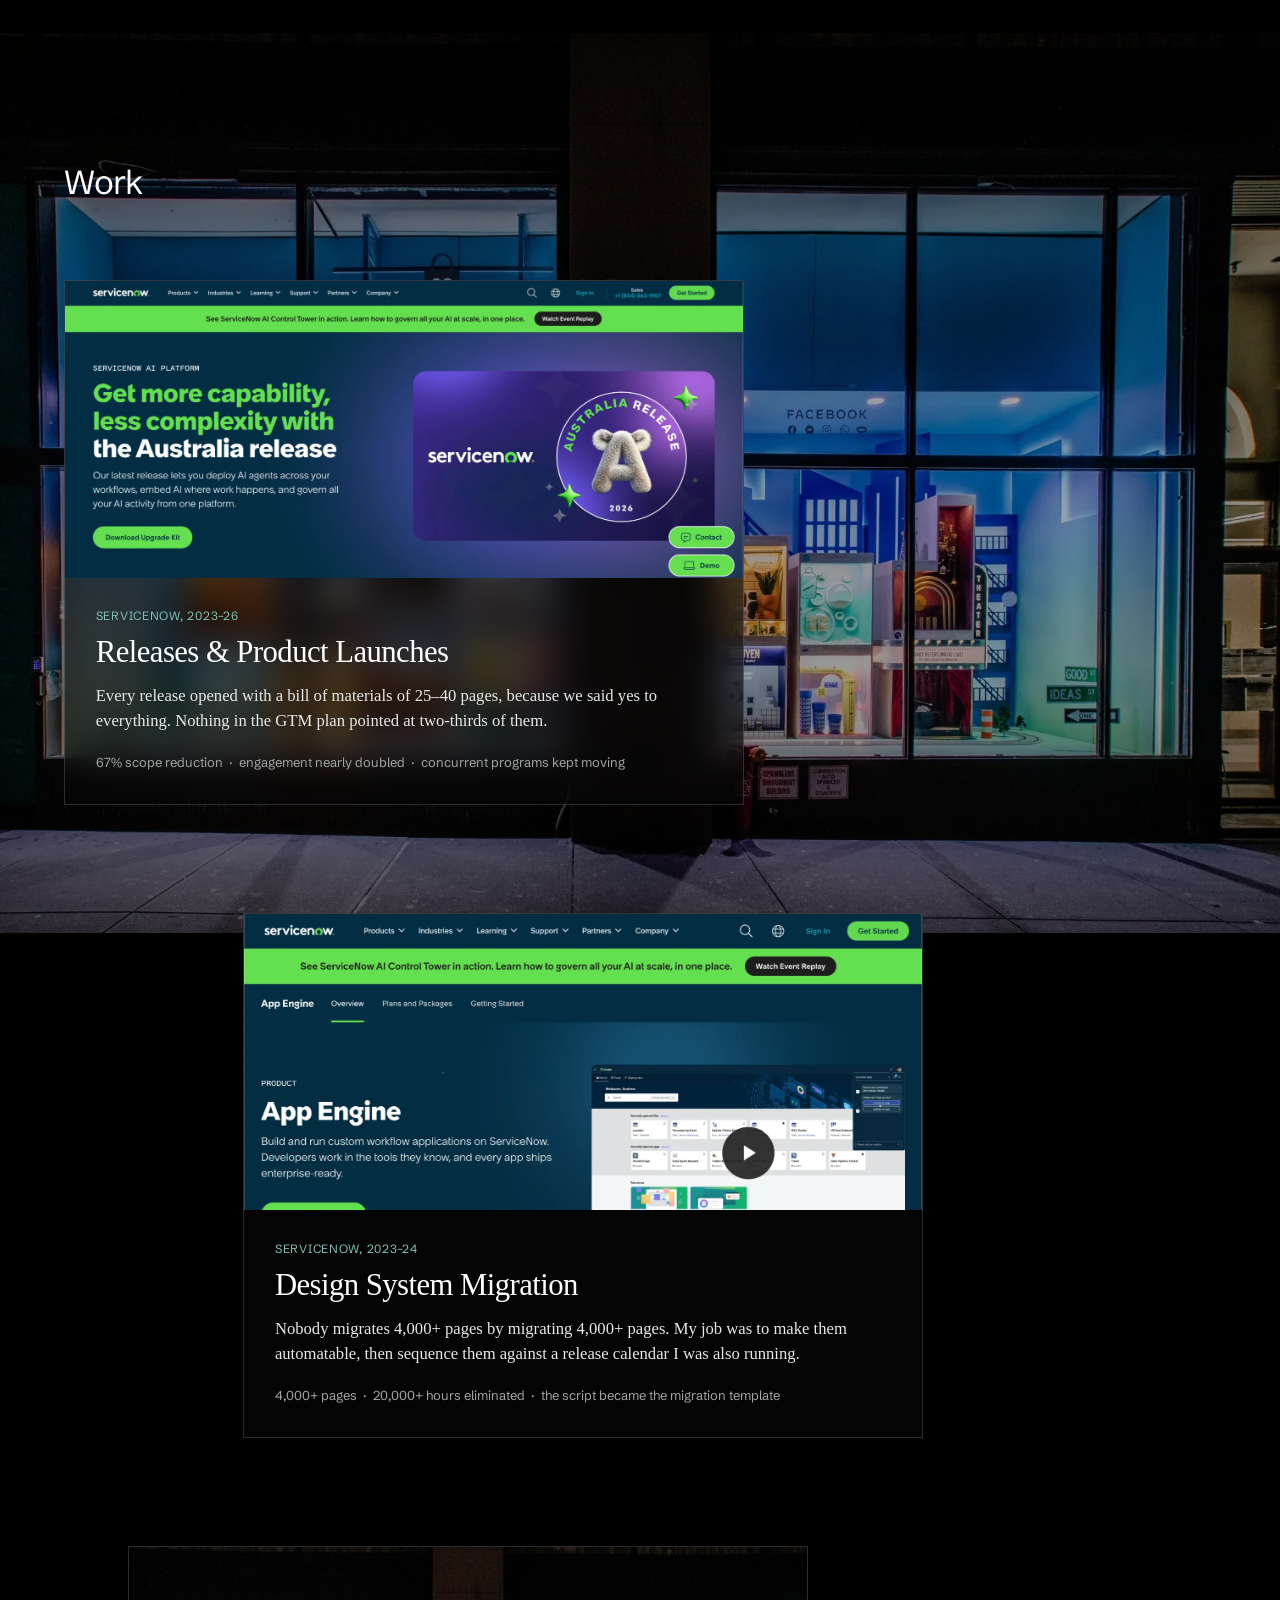
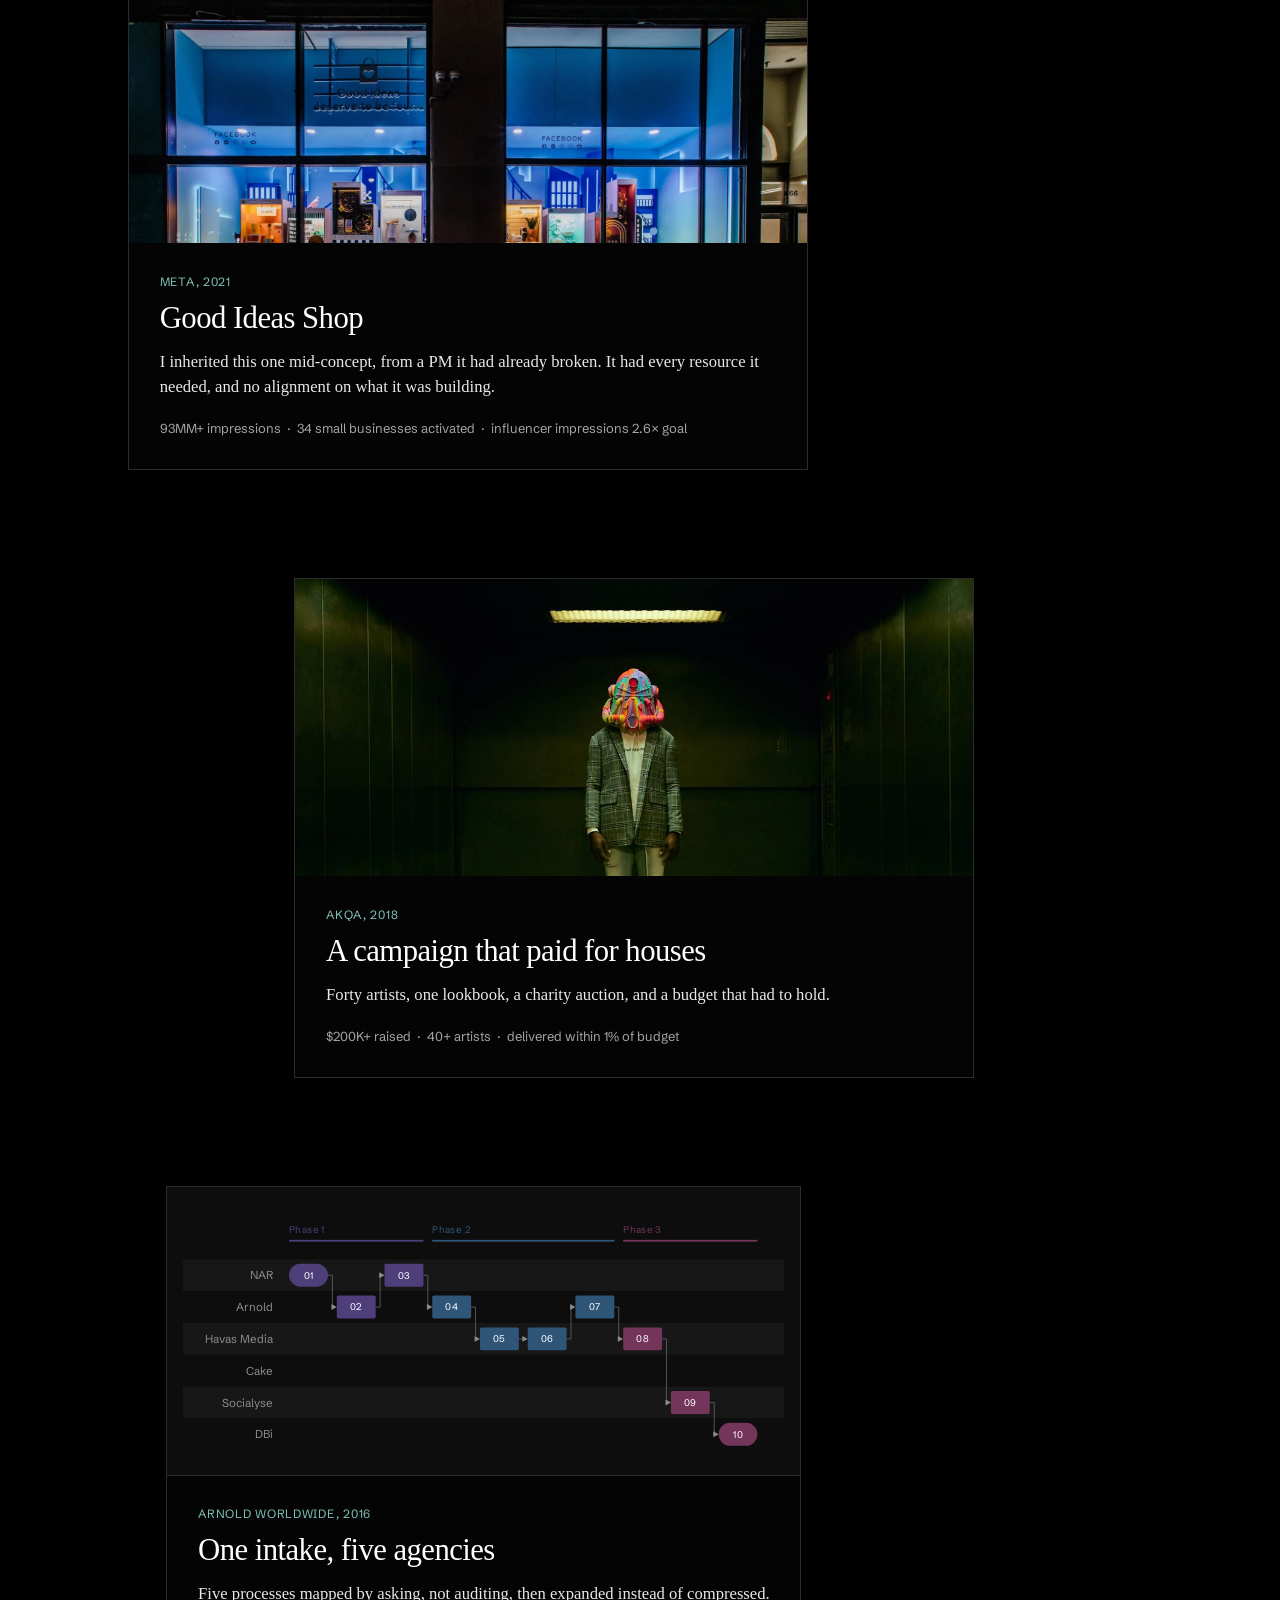
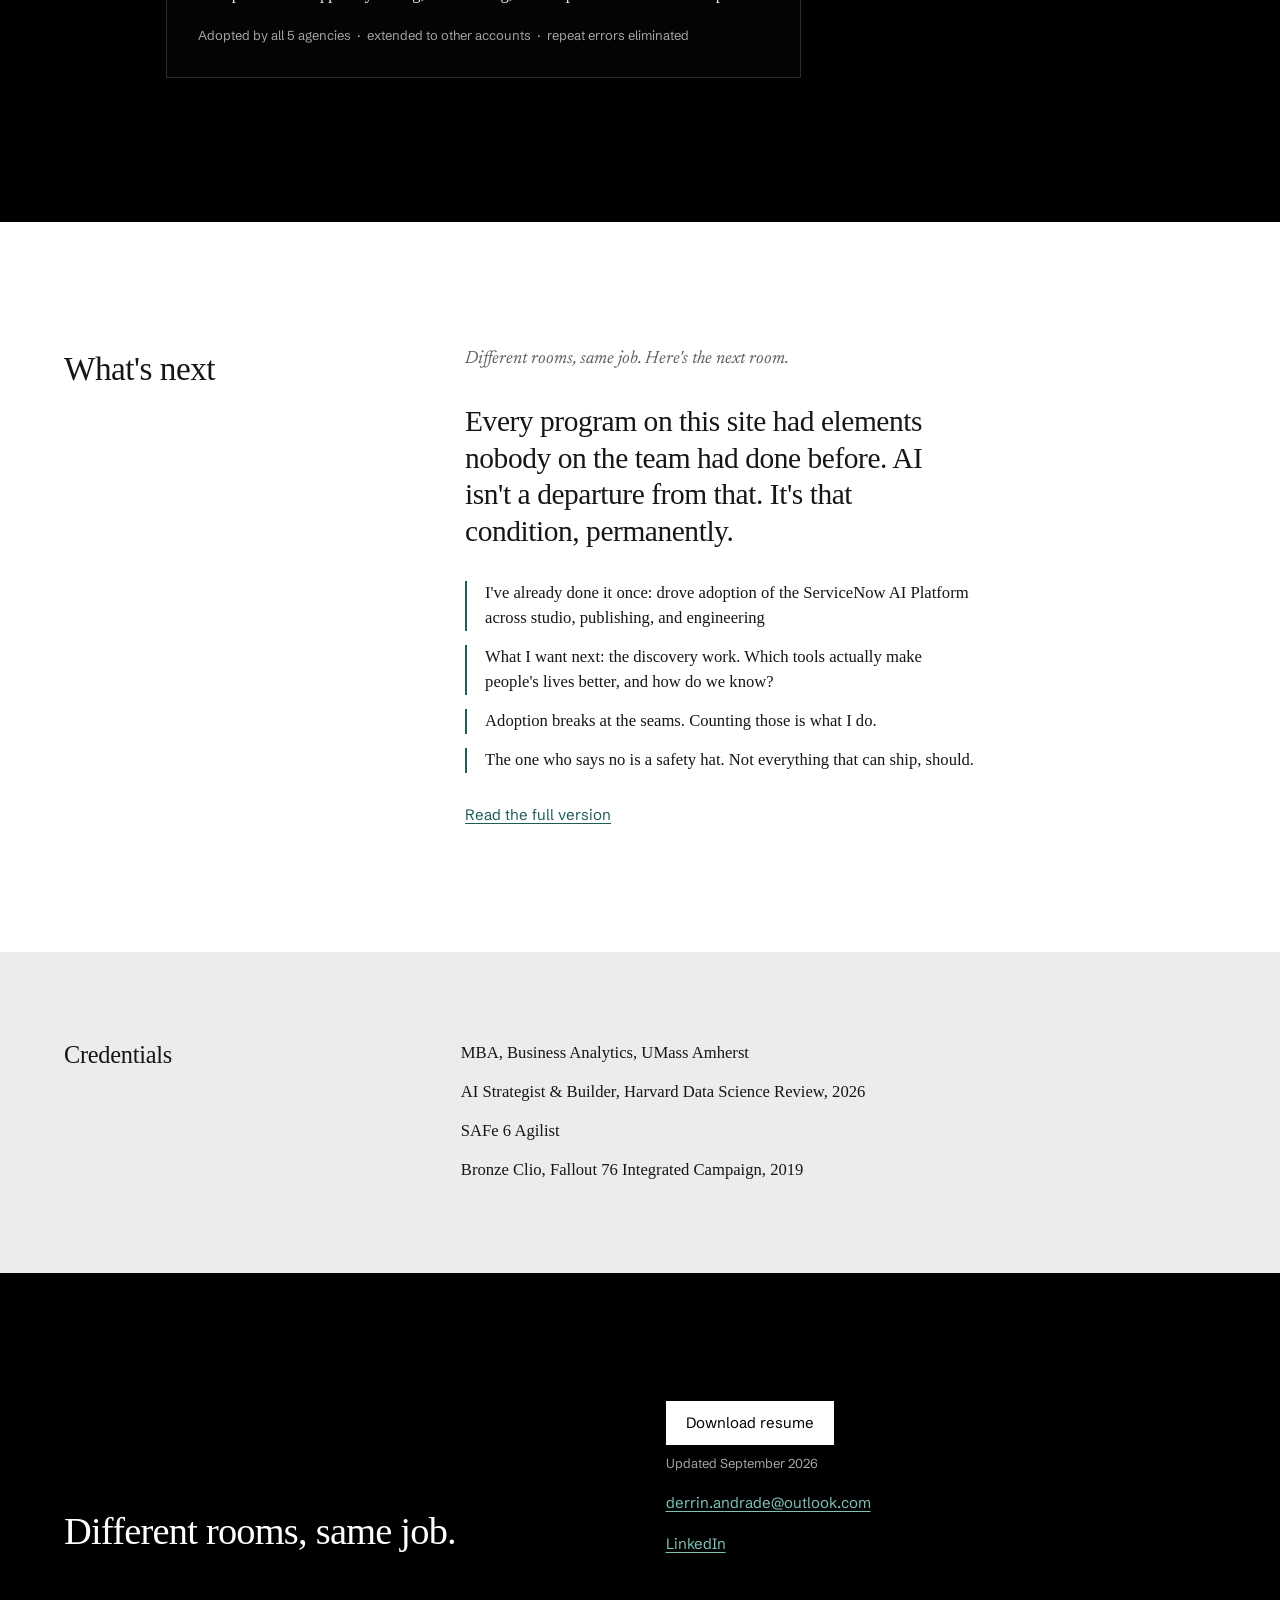
==== commit 84eb065e: "Add files via upload" ====
--- a/index.html
+++ b/index.html
@@ -138,7 +138,7 @@
             <p style="margin:0; font-family:'Schibsted Grotesk',system-ui,sans-serif; font-size:12px; letter-spacing:.06em; text-transform:uppercase; color:#7FC0B6;">ServiceNow, 2023–24</p>
             <h3 data-tile-title style="margin:12px 0 0; font-size:clamp(22px,2.4vw,34px); font-weight:400; letter-spacing:-.018em;">Design System Migration</h3>
             <p data-tile-desc style="margin:14px 0 0; font-size:clamp(16px,1.3vw,19px); line-height:1.5; color:#E8E9E7; text-wrap:pretty;">Nobody migrates 4,000+ pages by migrating 4,000+ pages. My job was to make them automatable, then sequence them against a release calendar I was also running.</p>
-            <p data-tile-meta style="margin:18px 0 0; font-family:'Schibsted Grotesk',system-ui,sans-serif; font-size:13px; line-height:1.6; color:#A3A6A4;">4,000+ pages &nbsp;·&nbsp; 20,000+ hours eliminated<span data-hl-extra> &nbsp;·&nbsp; the script became the template for every migration after it</span></p>
+            <p data-tile-meta style="margin:18px 0 0; font-family:'Schibsted Grotesk',system-ui,sans-serif; font-size:13px; line-height:1.6; color:#A3A6A4;">4,000+ pages &nbsp;·&nbsp; 20,000+ hours eliminated<span data-hl-extra> &nbsp;·&nbsp; the script became the migration template</span></p>
           </div>
         </a>
         <a href="./good-ideas-shop/" data-tile style="display:block; text-decoration:none; margin-left:clamp(0px,5vw,110px); color:#FFFFFF; background:rgba(8,8,8,.58); backdrop-filter:blur(16px); -webkit-backdrop-filter:blur(16px); border:1px solid rgba(255,255,255,.16); transition:border-color 160ms linear; max-width:680px;" class="x0">
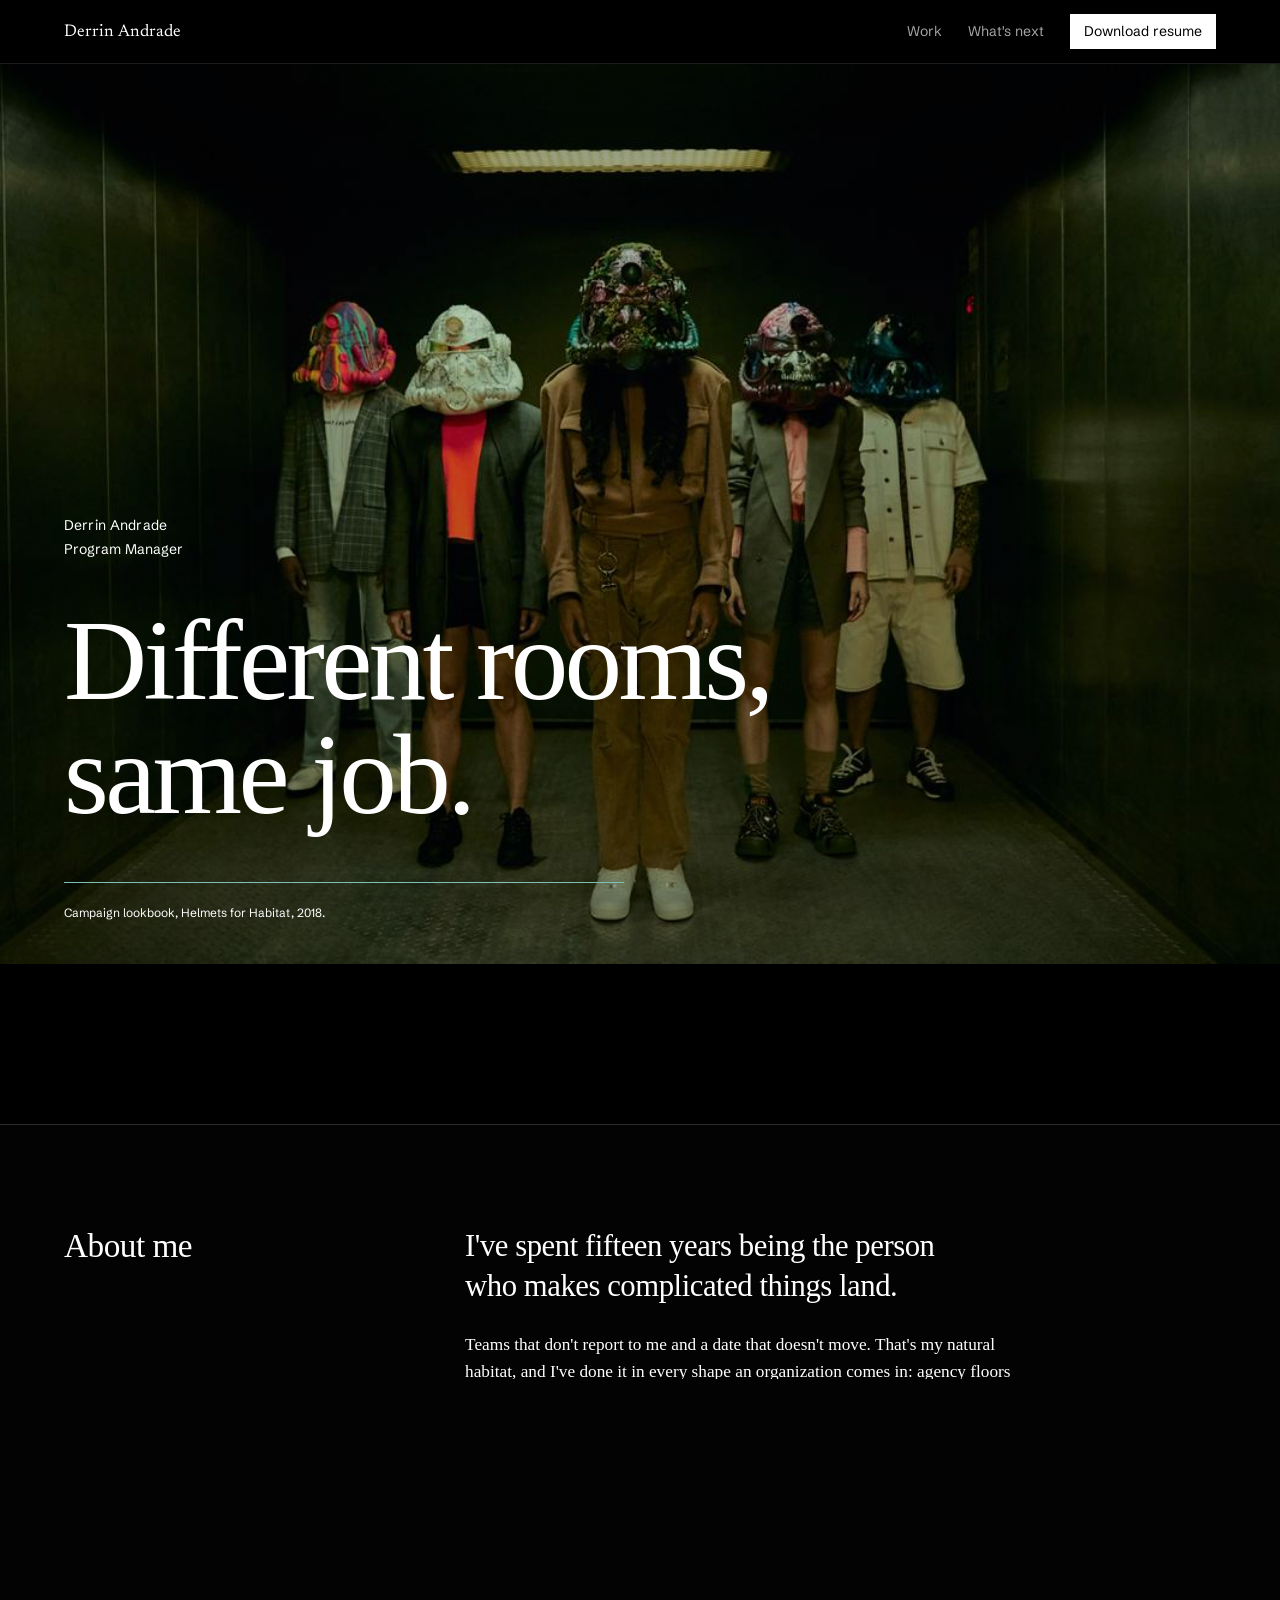
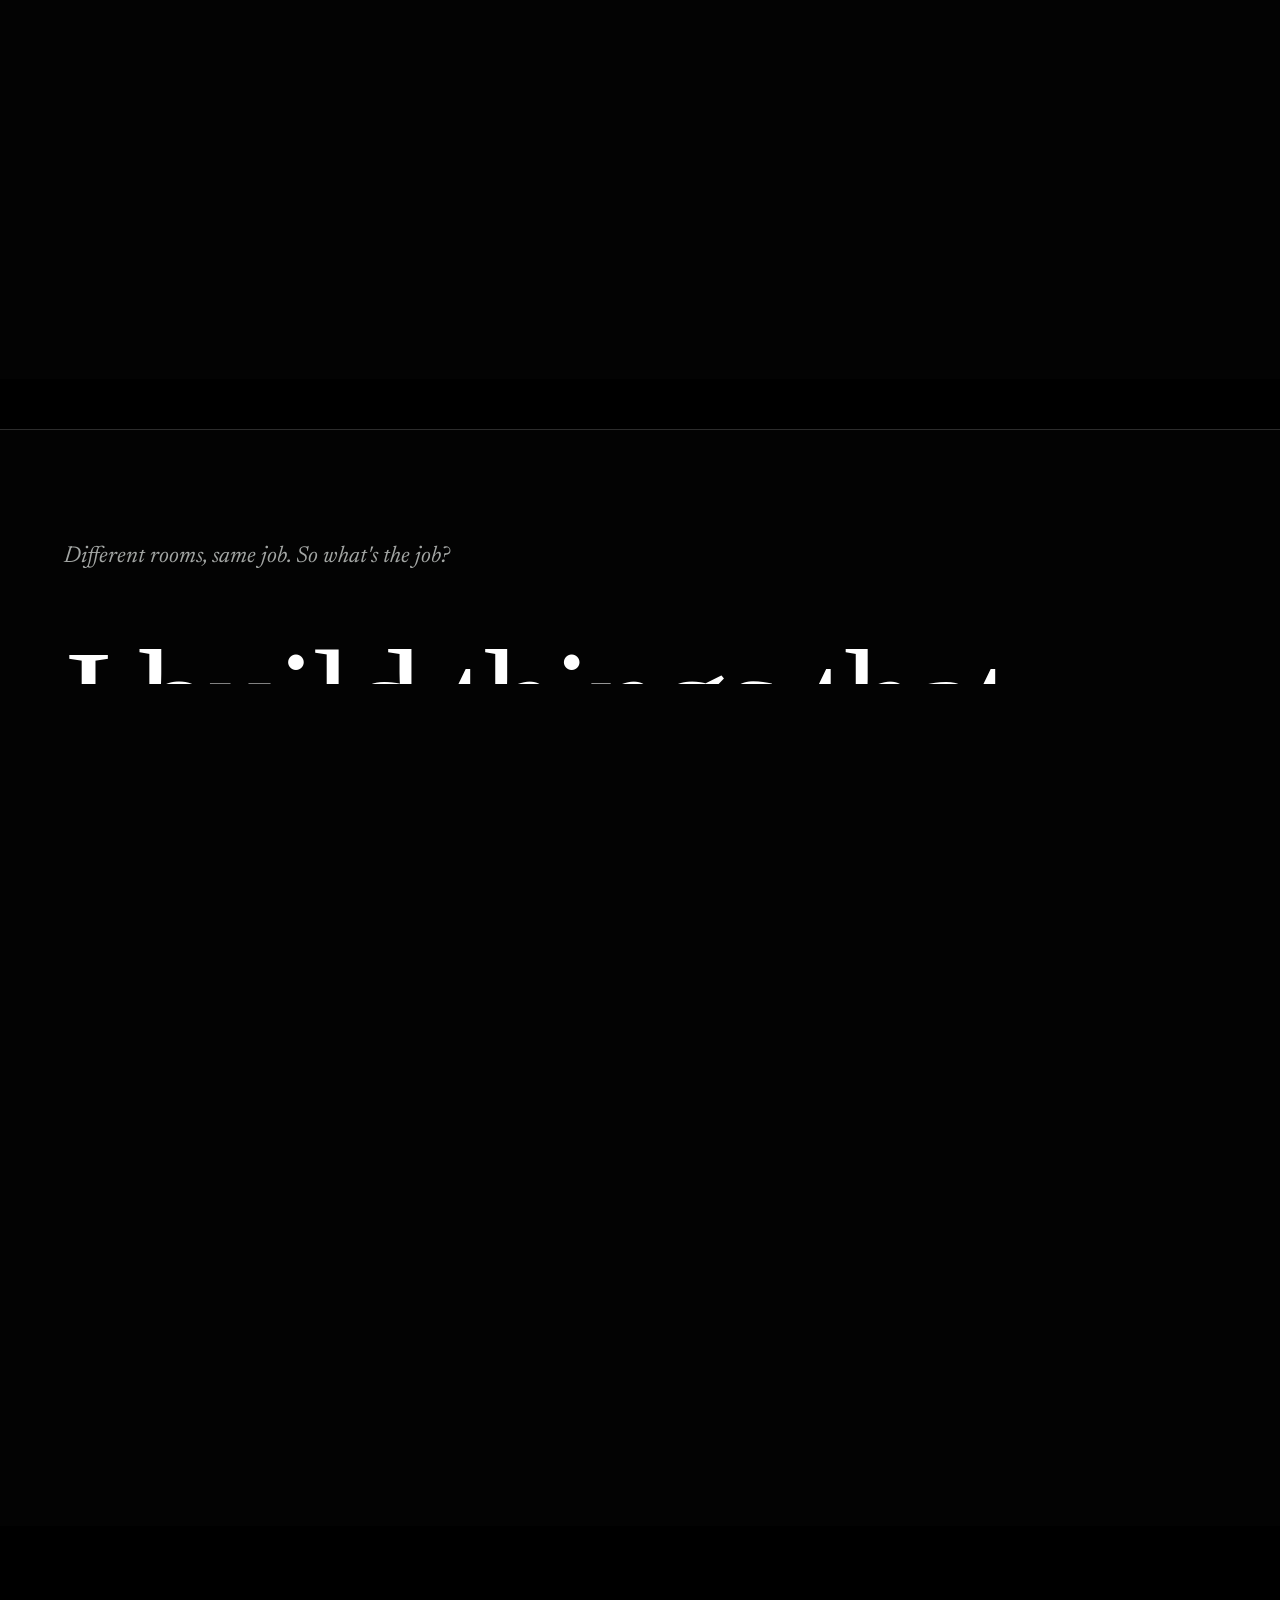
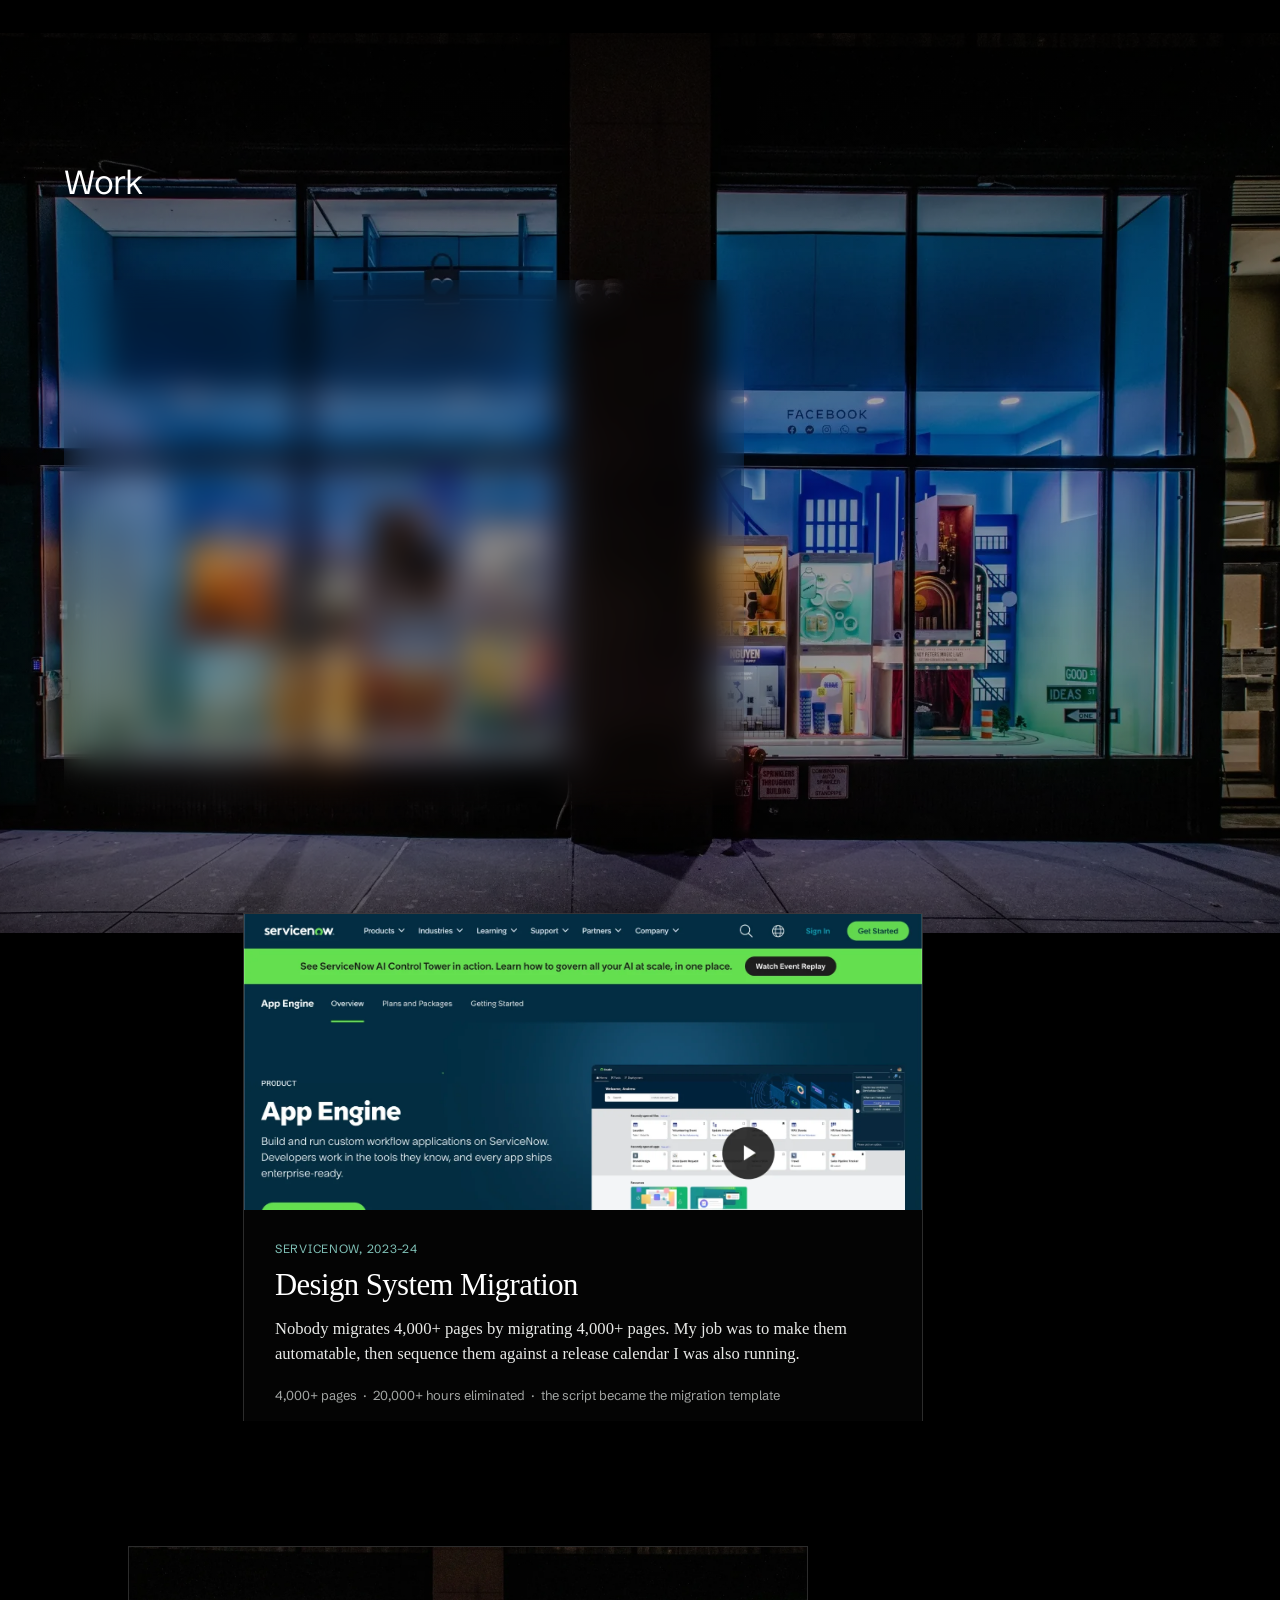
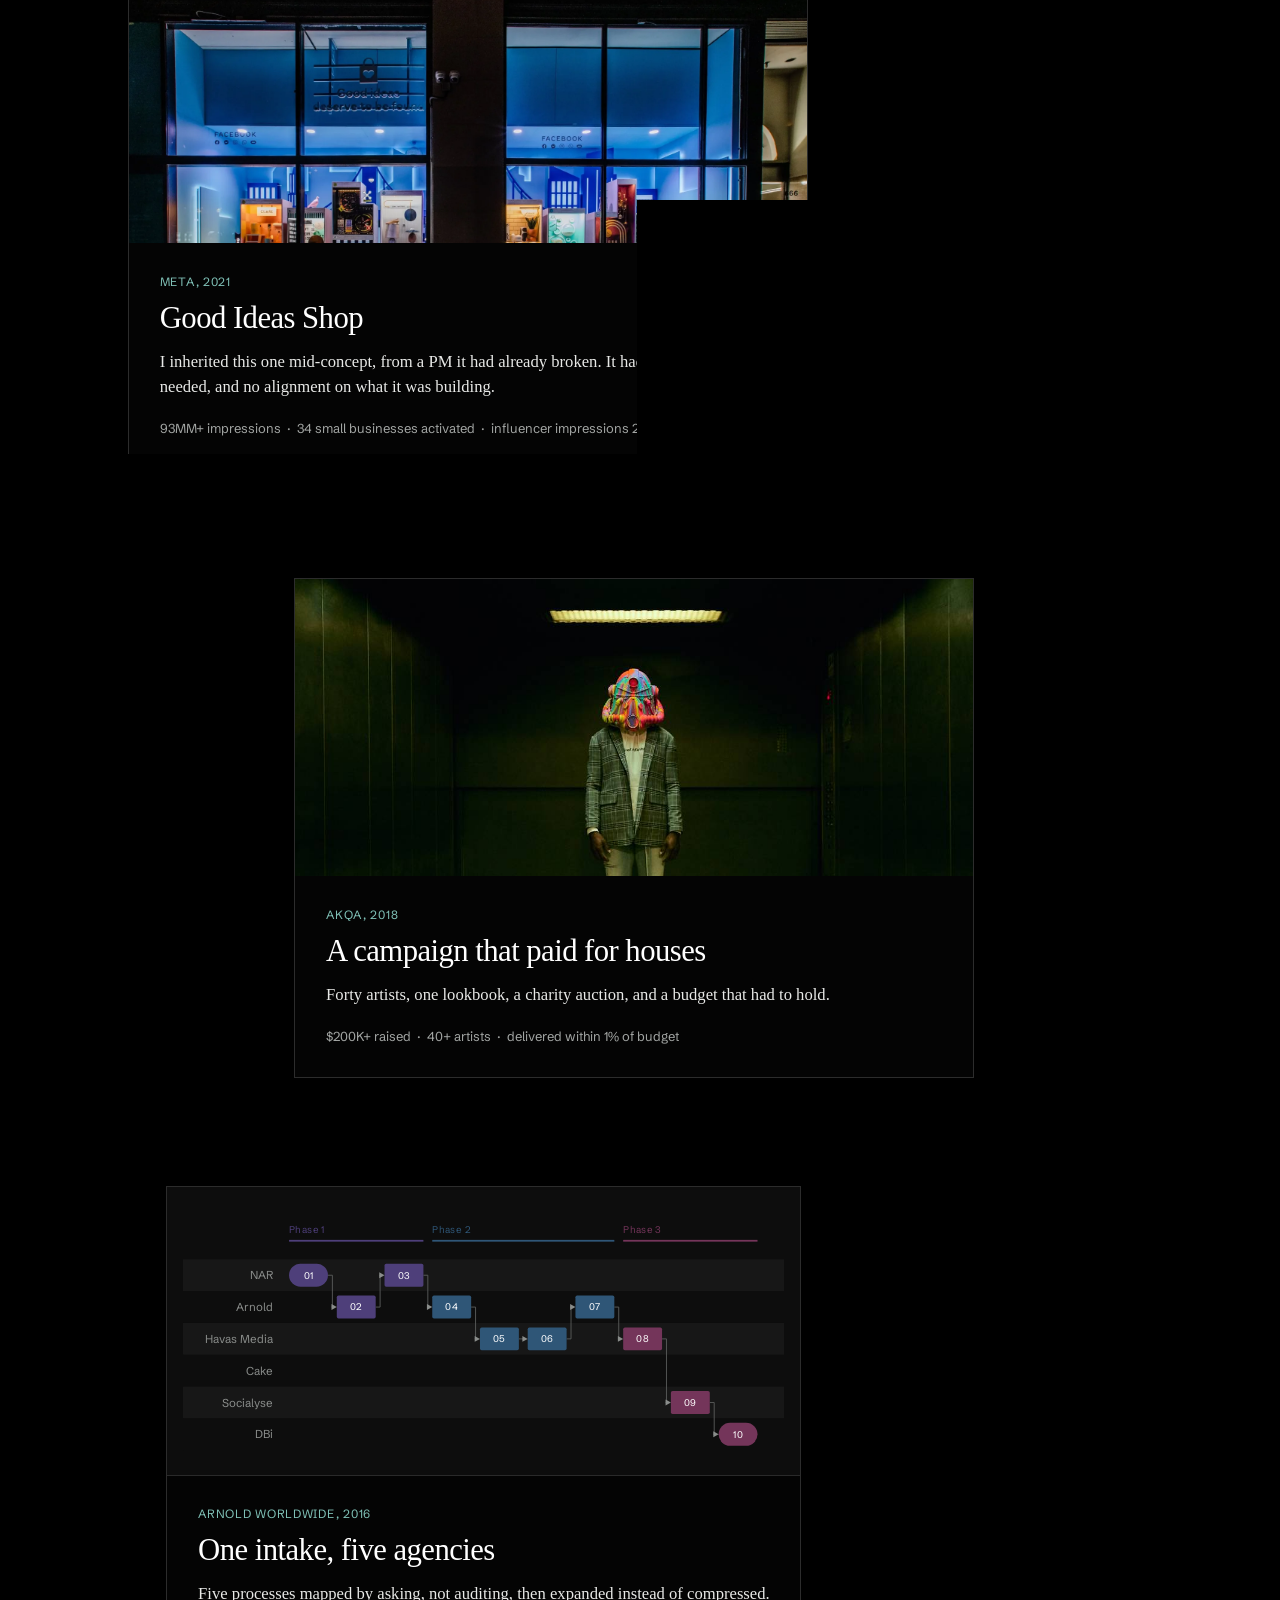
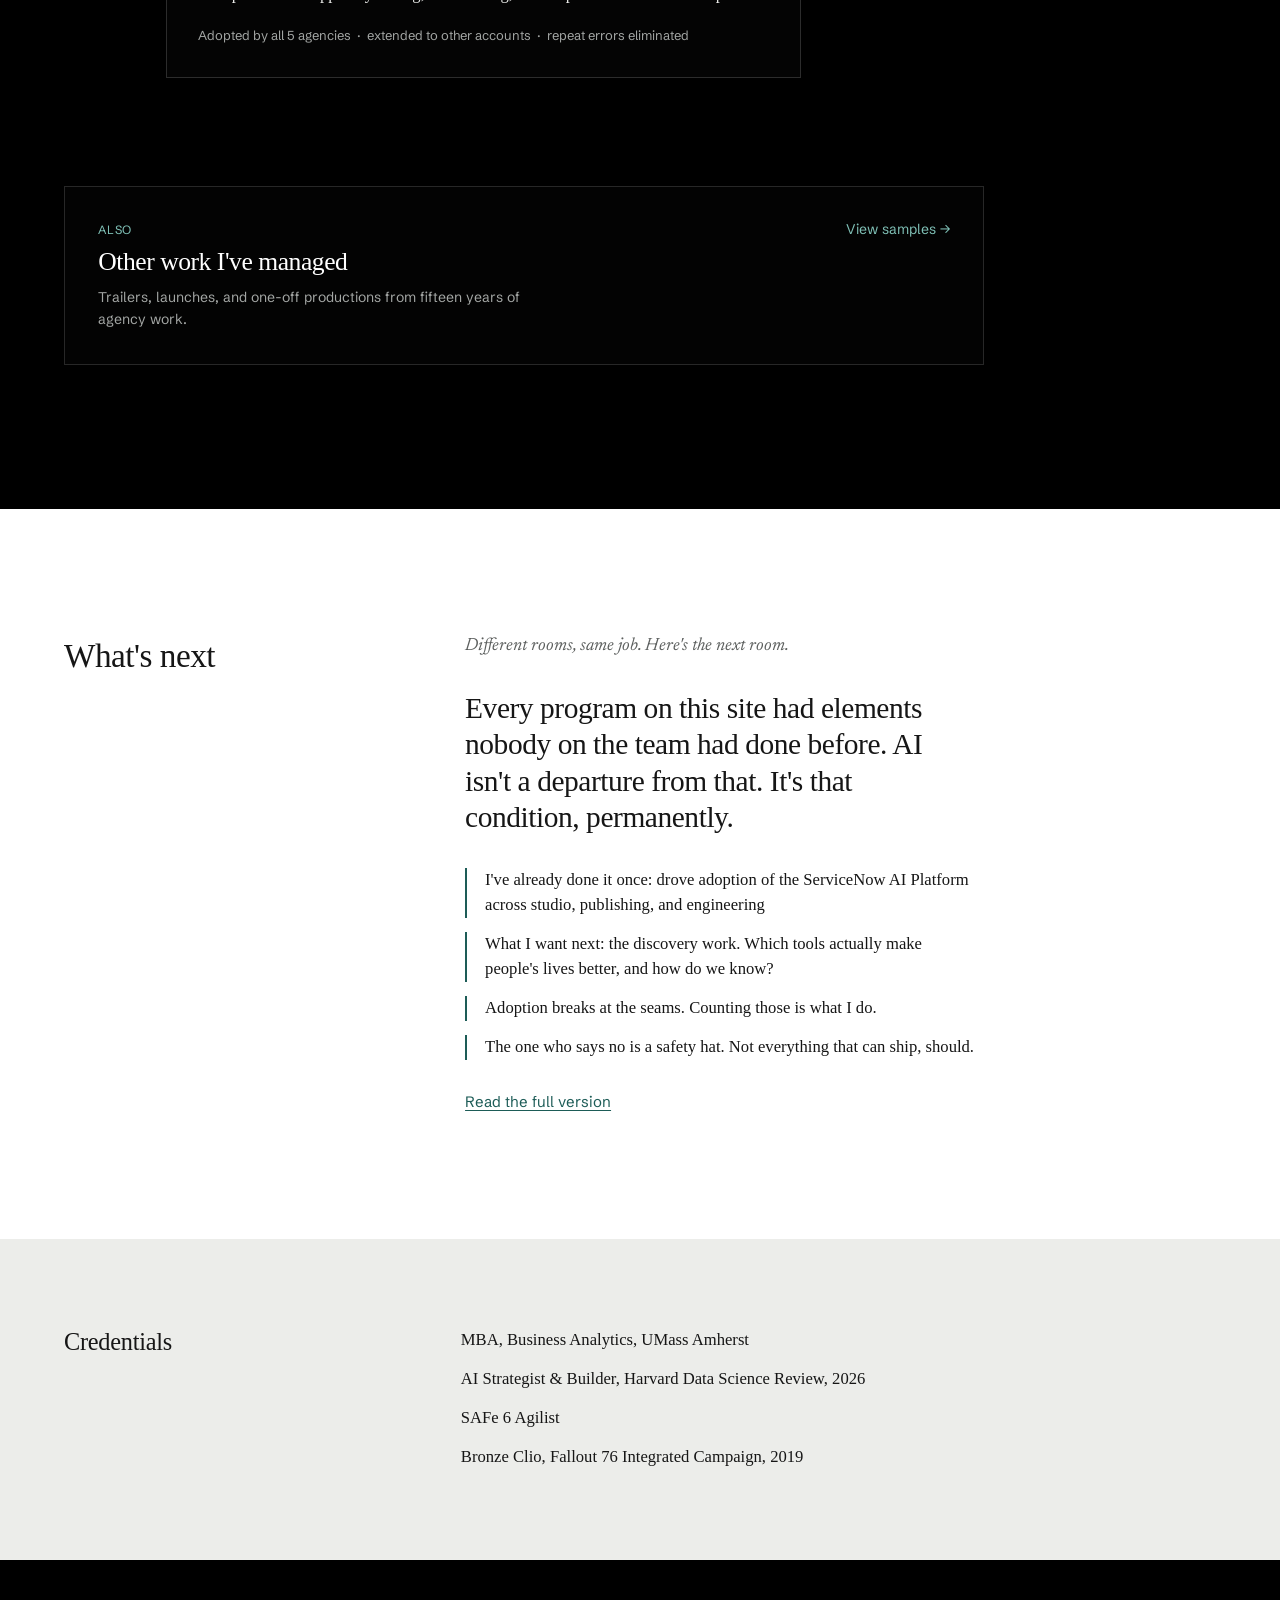
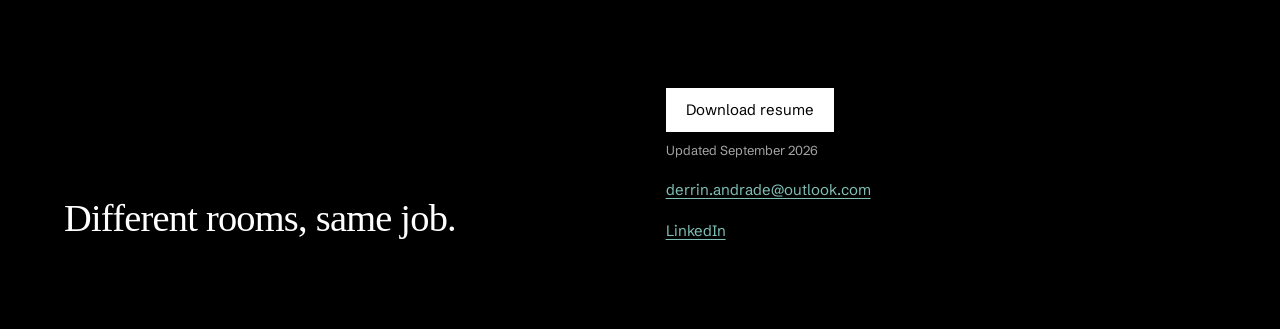
==== commit 97284f28: "Add files via upload" ====
--- a/index.html
+++ b/index.html
@@ -176,6 +176,16 @@
             <p data-tile-meta style="margin:18px 0 0; font-family:'Schibsted Grotesk',system-ui,sans-serif; font-size:13px; line-height:1.6; color:#A3A6A4;">Adopted by all 5 agencies &nbsp;·&nbsp; extended to other accounts<span data-hl-extra> &nbsp;·&nbsp; repeat errors eliminated</span></p>
           </div>
         </a>
+        <a href="./other-work/" data-banner style="display:block; width:100%; max-width:920px; text-decoration:none; color:#FFFFFF; background:rgba(8,8,8,.42); backdrop-filter:blur(16px); -webkit-backdrop-filter:blur(16px); border:1px solid rgba(255,255,255,.14); transition:border-color 160ms linear, background 160ms linear;" class="x1 x2">
+          <div style="padding:clamp(22px,2.6vw,34px); display:flex; flex-wrap:wrap; gap:20px 32px; align-items:baseline; justify-content:space-between;">
+            <div style="display:grid; gap:10px; min-width:0;">
+              <p style="margin:0; font-family:'Schibsted Grotesk',system-ui,sans-serif; font-size:12px; letter-spacing:.06em; text-transform:uppercase; color:#7FC0B6;">Also</p>
+              <h3 style="margin:0; font-size:clamp(20px,2vw,27px); font-weight:400; letter-spacing:-.018em; text-wrap:pretty;">Other work I've managed</h3>
+              <p style="margin:0; font-family:'Schibsted Grotesk',system-ui,sans-serif; font-size:14px; line-height:1.55; color:#A3A6A4; max-width:52ch; text-wrap:pretty;">Trailers, launches, and one-off productions from fifteen years of agency work.</p>
+            </div>
+            <span style="font-family:'Schibsted Grotesk',system-ui,sans-serif; font-size:14px; color:#7FC0B6; white-space:nowrap;">View samples →</span>
+          </div>
+        </a>
       </div>
     </div>
   </section>
@@ -192,7 +202,7 @@
           <li style="font-size:clamp(16px,1.3vw,19px); line-height:1.5; padding-left:18px; border-left:2px solid #1D5C57;">Adoption breaks at the seams. Counting those is what I do.</li>
           <li style="font-size:clamp(16px,1.3vw,19px); line-height:1.5; padding-left:18px; border-left:2px solid #1D5C57;"><strong style="font-weight:500;">The one who says no</strong> is a safety hat. Not everything that can ship, should.</li>
         </ul>
-        <p style="margin:32px 0 0;"><a href="./whats-next/" style="font-family:'Schibsted Grotesk',system-ui,sans-serif; font-size:15px; color:#1D5C57;" class="x1">Read the full version</a></p>
+        <p style="margin:32px 0 0;"><a href="./whats-next/" style="font-family:'Schibsted Grotesk',system-ui,sans-serif; font-size:15px; color:#1D5C57;" class="x3">Read the full version</a></p>
       </div>
     </div>
   </section>
@@ -217,11 +227,11 @@
         </div>
         <div style="min-width:0; display:grid; gap:22px; justify-items:start;">
           <div>
-            <a href="./Derrin-Andrade-Resume.pdf" download style="font-family:'Schibsted Grotesk',system-ui,sans-serif; font-size:15px; color:#000000; background:#FFFFFF; text-decoration:none; padding:12px 20px 13px; display:inline-block;" class="x2 x3">Download resume</a>
+            <a href="./Derrin-Andrade-Resume.pdf" download style="font-family:'Schibsted Grotesk',system-ui,sans-serif; font-size:15px; color:#000000; background:#FFFFFF; text-decoration:none; padding:12px 20px 13px; display:inline-block;" class="x4 x2">Download resume</a>
             <div style="font-family:'Schibsted Grotesk',system-ui,sans-serif; font-size:13px; color:#A3A6A4; margin-top:10px;">Updated September 2026</div>
           </div>
-          <a href="mailto:derrin.andrade@outlook.com" style="font-family:'Schibsted Grotesk',system-ui,sans-serif; font-size:15px; color:#7FC0B6;" class="x3">derrin.andrade@outlook.com</a>
-          <a href="https://www.linkedin.com/in/derrinandrade/" target="_blank" rel="noopener" style="font-family:'Schibsted Grotesk',system-ui,sans-serif; font-size:15px; color:#7FC0B6;" class="x3">LinkedIn</a>
+          <a href="mailto:derrin.andrade@outlook.com" style="font-family:'Schibsted Grotesk',system-ui,sans-serif; font-size:15px; color:#7FC0B6;" class="x2">derrin.andrade@outlook.com</a>
+          <a href="https://www.linkedin.com/in/derrinandrade/" target="_blank" rel="noopener" style="font-family:'Schibsted Grotesk',system-ui,sans-serif; font-size:15px; color:#7FC0B6;" class="x2">LinkedIn</a>
         </div>
       </div>
     </div>
--- a/assets/site.css
+++ b/assets/site.css
@@ -137,6 +137,8 @@
   @media (prefers-reduced-motion: reduce) {
     main * { animation: none !important; }
   }
+  @media (max-width: 719px) { [data-herocopy] { padding-bottom: 76px !important; } }
+  @media (max-width: 719px) { [data-tile-meta] [data-hl-extra] { display: none; } }
 
 
 #siteheader { position: fixed; top: 0; left: 0; right: 0; z-index: 60; background: #000000; border-bottom: 1px solid #1c1c1c; }
@@ -162,24 +164,24 @@
 #mobilemenu a:hover { color: #7FC0B6; }
 #mobilemenu .btn { font-size: 16px; padding: 14px 16px; margin-top: 16px; text-align: center; border-bottom: 0; color: #000000; }
 @media (max-width: 719px) { .nav-wide { display: none; } .nav-narrow { display: block; } }
-@media (max-width: 719px) { [data-herocopy] { padding-bottom: 76px !important; } }
-@media (max-width: 719px) { [data-tile-meta] [data-hl-extra] { display: none; } }
 @media print { #siteheader, #headerspacer { display: none; } }
 
 .x0:hover { border-color:#7FC0B6 !important; }
-.x1:focus { outline:2px solid #1D5C57 !important; outline-offset:4px !important; }
-.x2:hover { background:#7FC0B6 !important; }
-.x3:focus { outline:2px solid #7FC0B6 !important; outline-offset:4px !important; }
-.x4:hover { color:#FFFFFF !important; }
-.x5:hover { color:#7FC0B6 !important; }
-.x6:focus { outline:2px solid #7FC0B6 !important; outline-offset:6px !important; }
-.x7:hover { color:#E8958A !important; }
-.x8:focus { outline:2px solid #E8958A !important; outline-offset:6px !important; }
-.x9:focus { outline:2px solid #E8958A !important; outline-offset:4px !important; }
-.xa:hover { color:#C9A96A !important; }
-.xb:focus { outline:2px solid #C9A96A !important; outline-offset:6px !important; }
-.xc:hover { border-color:#C9A96A !important; color:#C9A96A !important; }
-.xd:hover { color:#7A5A1E !important; }
-.xe:focus { outline:2px solid #C9A96A !important; outline-offset:4px !important; }
-.xf:hover { color:#A79BC8 !important; }
-.xg:focus { outline:2px solid #A79BC8 !important; outline-offset:6px !important; }
+.x1:hover { border-color:rgba(127,192,182,.6) !important; background:rgba(8,8,8,.6) !important; }
+.x2:focus { outline:2px solid #7FC0B6 !important; outline-offset:4px !important; }
+.x3:focus { outline:2px solid #1D5C57 !important; outline-offset:4px !important; }
+.x4:hover { background:#7FC0B6 !important; }
+.x5:hover { color:#FFFFFF !important; }
+.x6:hover { color:#7FC0B6 !important; }
+.x7:focus { outline:2px solid #7FC0B6 !important; outline-offset:6px !important; }
+.x8:hover { color:#E8958A !important; }
+.x9:focus { outline:2px solid #E8958A !important; outline-offset:6px !important; }
+.xa:focus { outline:2px solid #E8958A !important; outline-offset:4px !important; }
+.xb:hover { color:#C9A96A !important; }
+.xc:focus { outline:2px solid #C9A96A !important; outline-offset:6px !important; }
+.xd:hover { border-color:#C9A96A !important; color:#C9A96A !important; }
+.xe:hover { color:#7A5A1E !important; }
+.xf:focus { outline:2px solid #C9A96A !important; outline-offset:4px !important; }
+.xg:hover { color:#A79BC8 !important; }
+.xh:focus { outline:2px solid #A79BC8 !important; outline-offset:6px !important; }
+.xi:hover { opacity:.94 !important; }
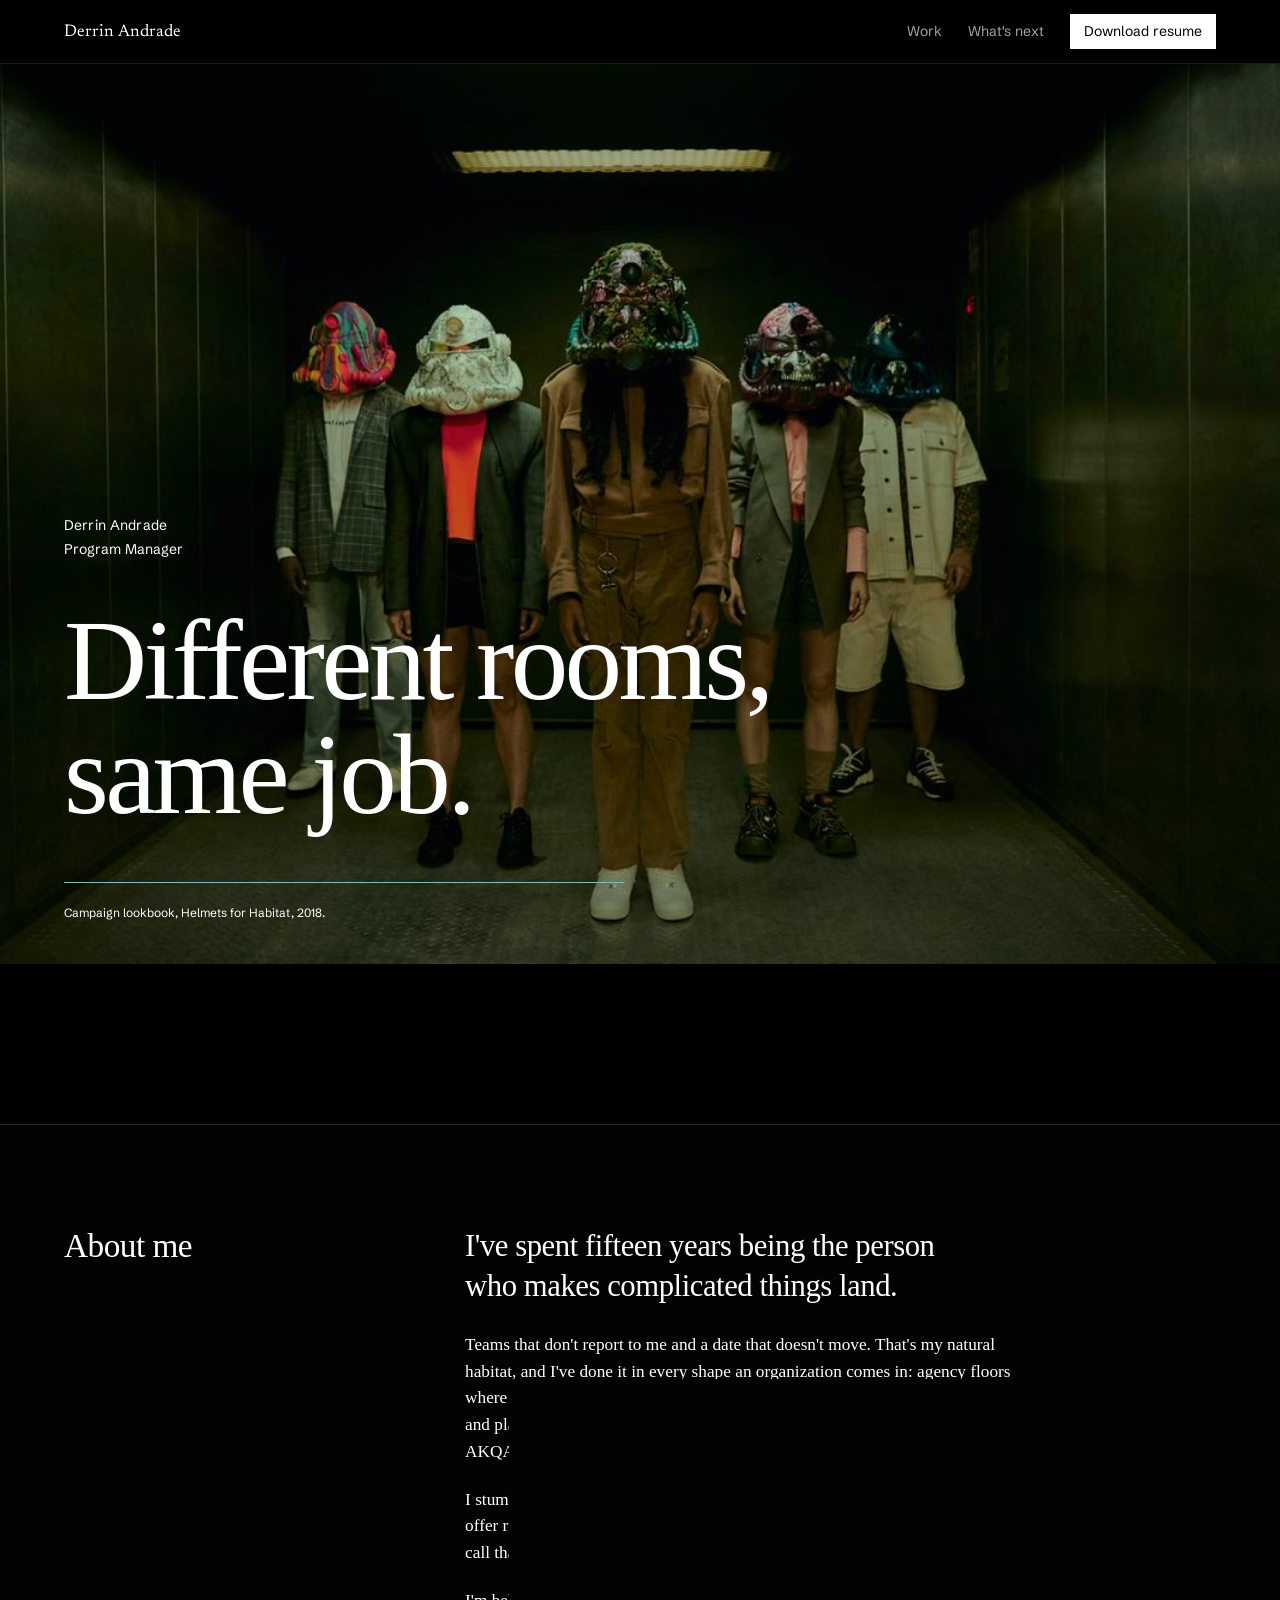
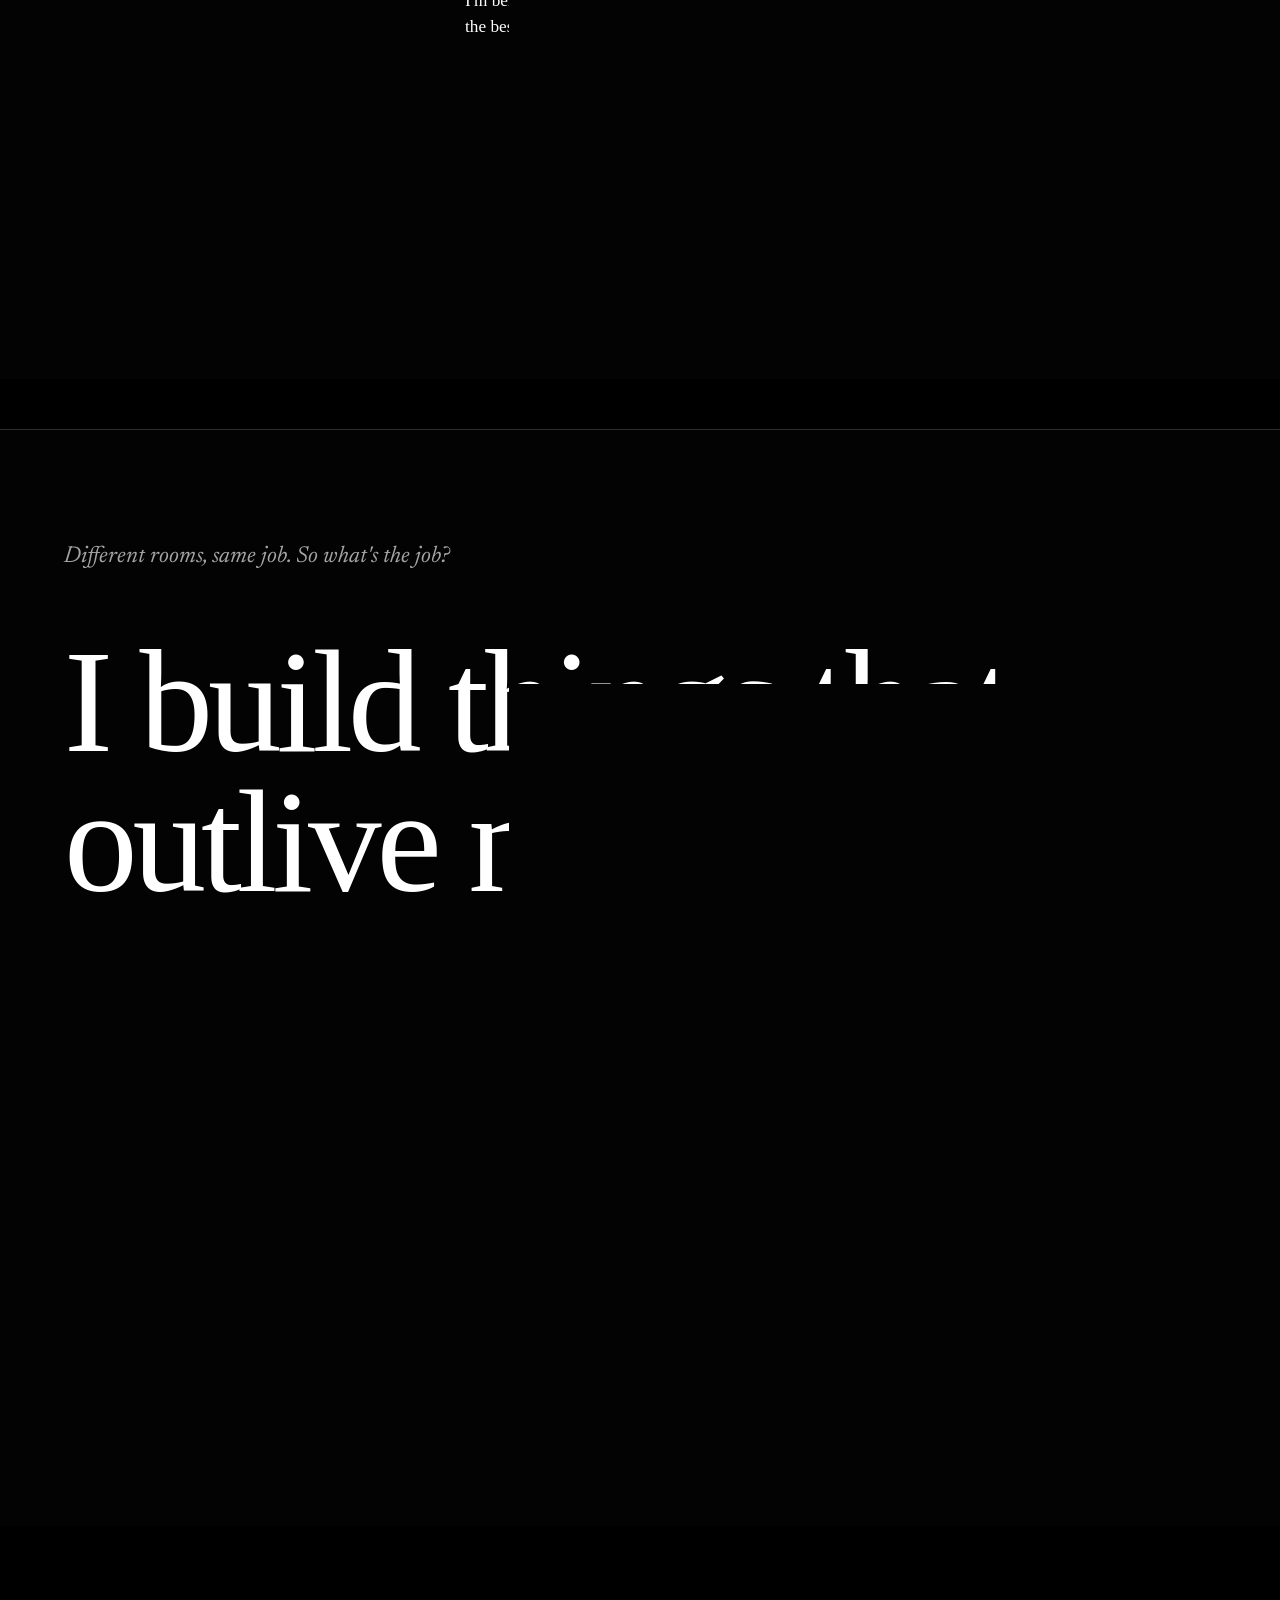
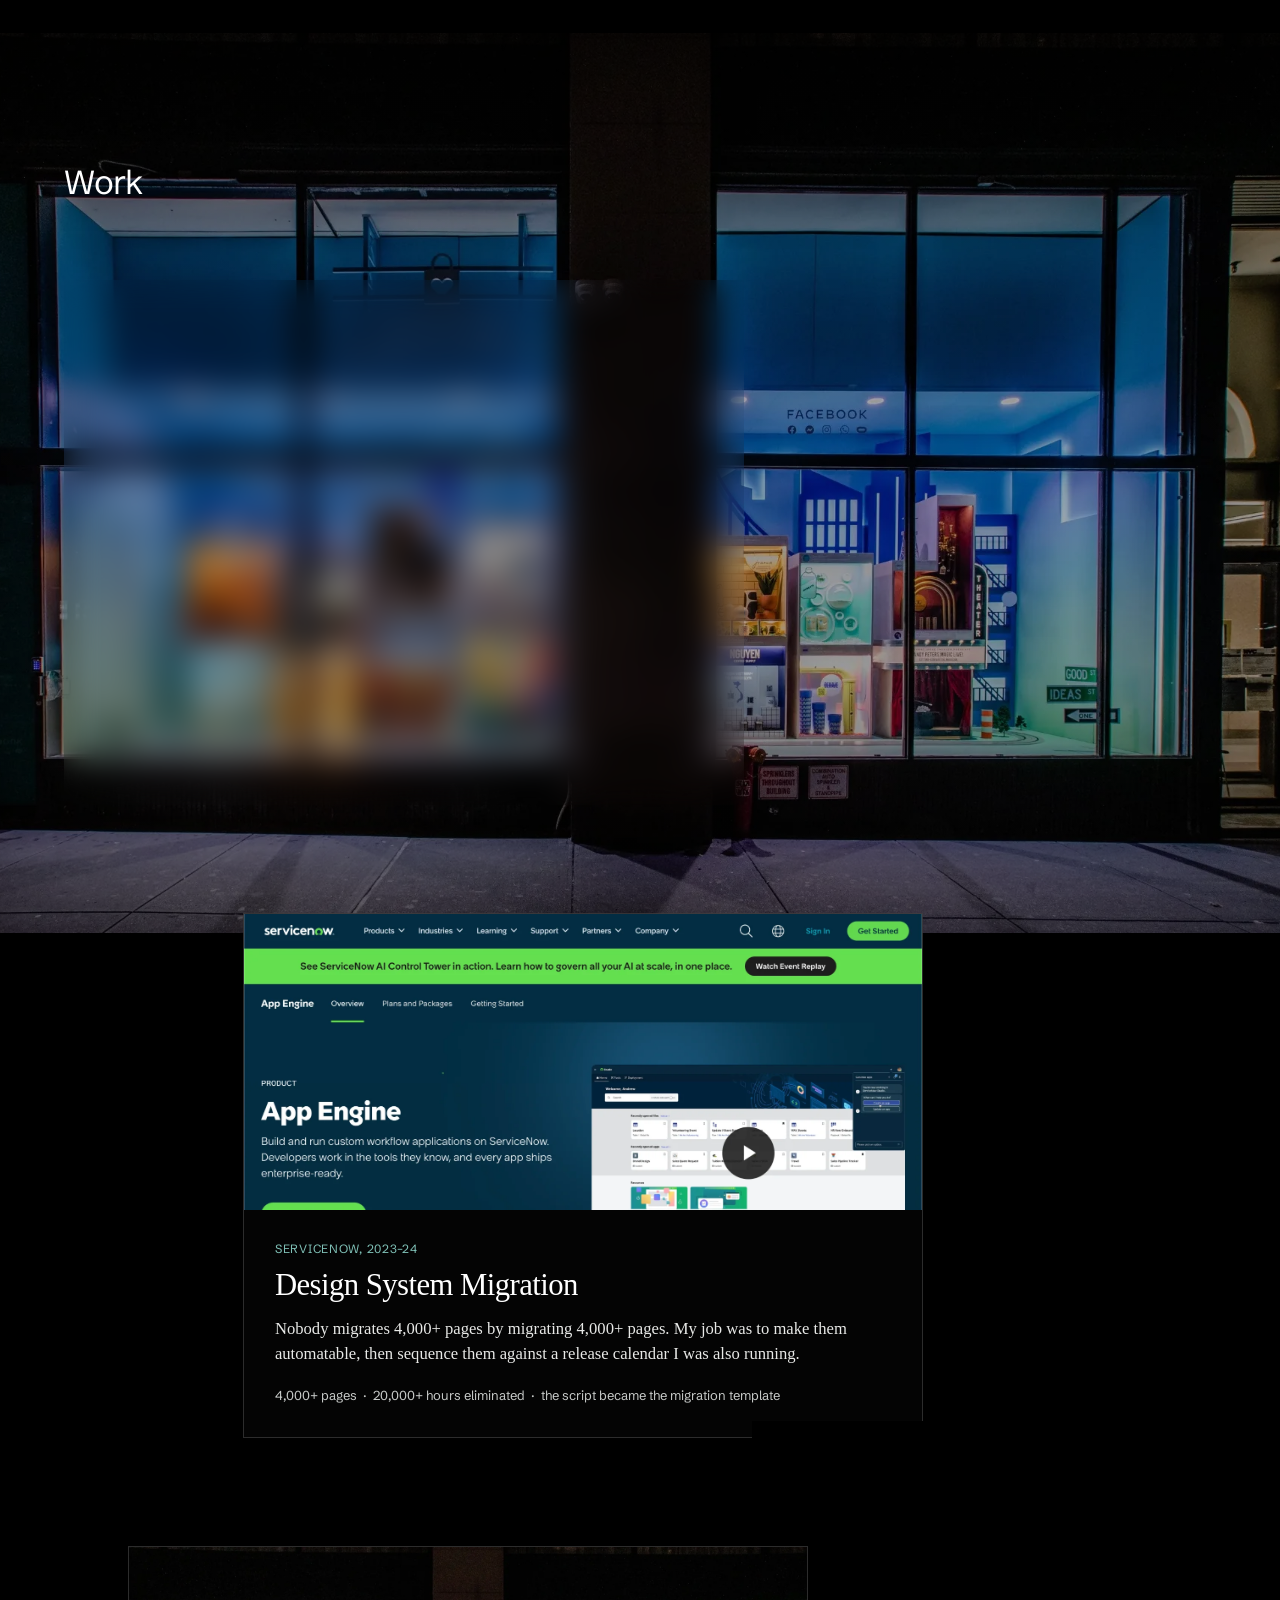
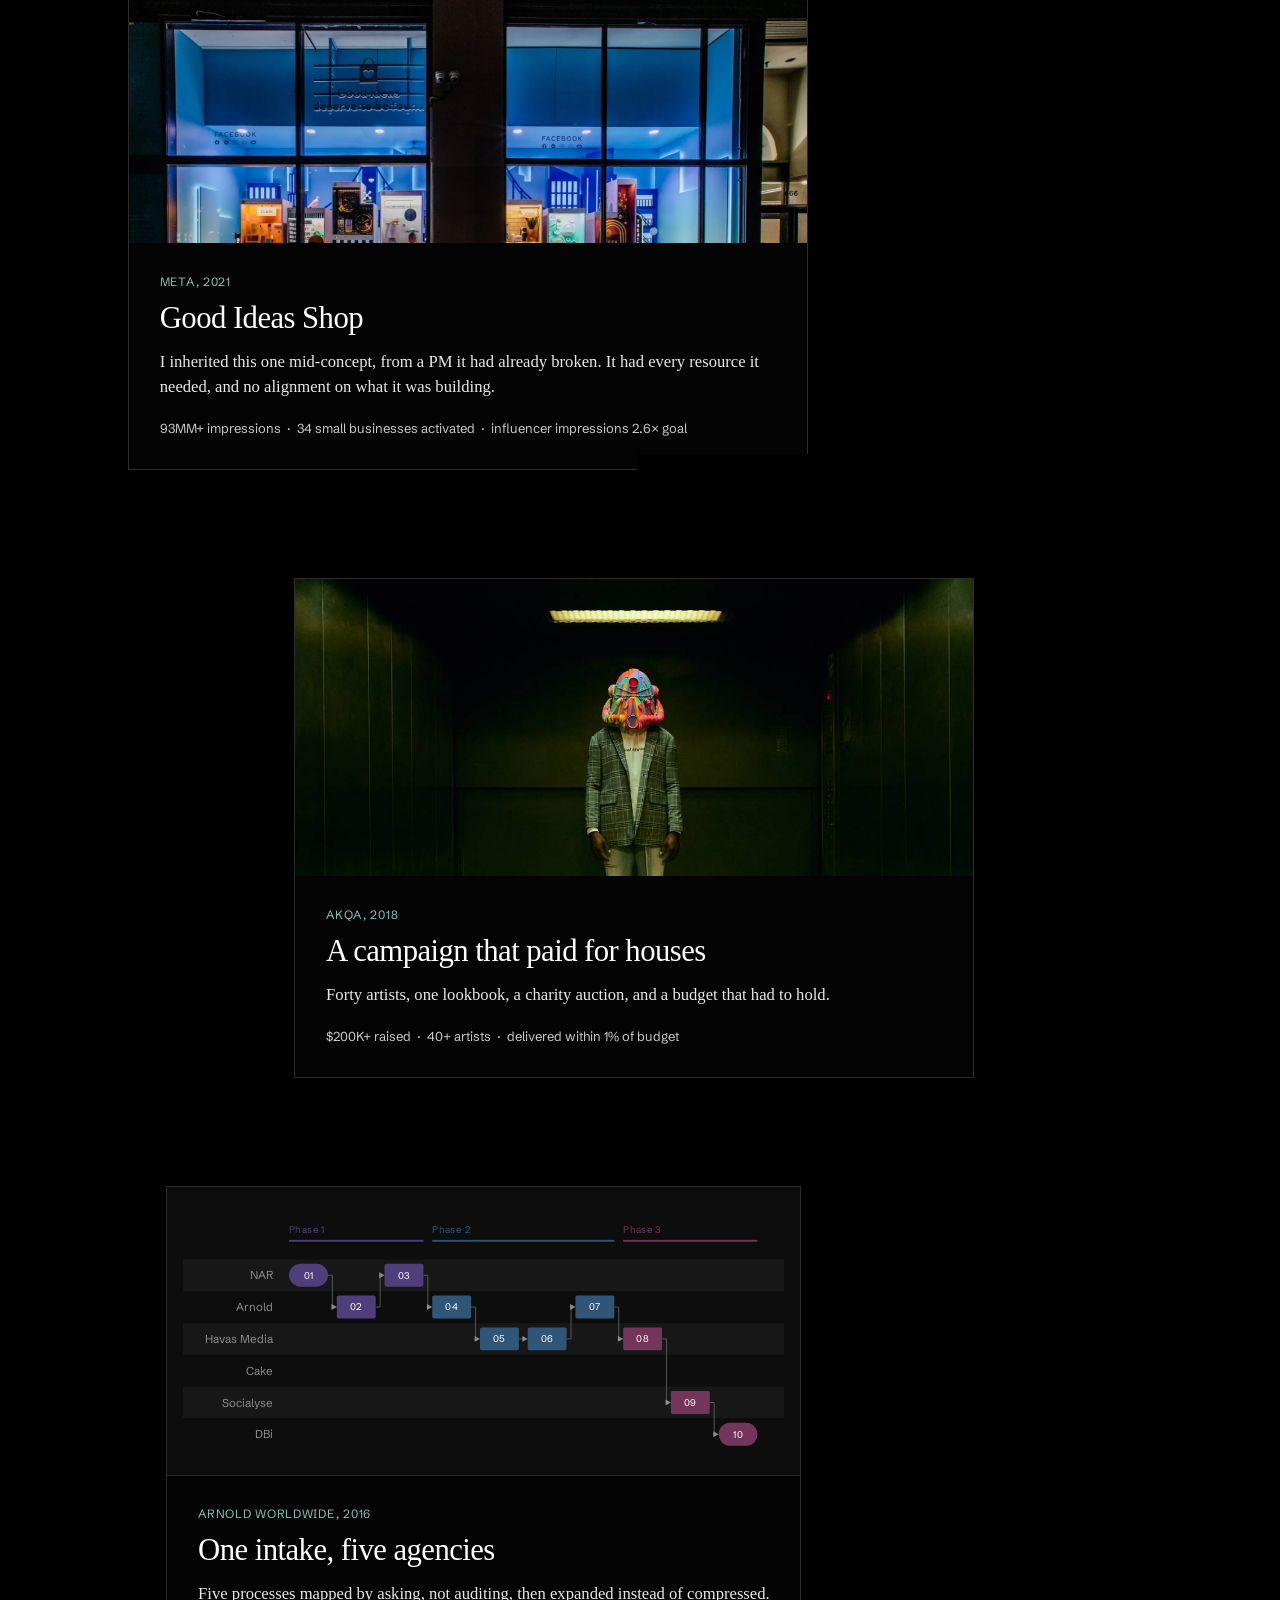
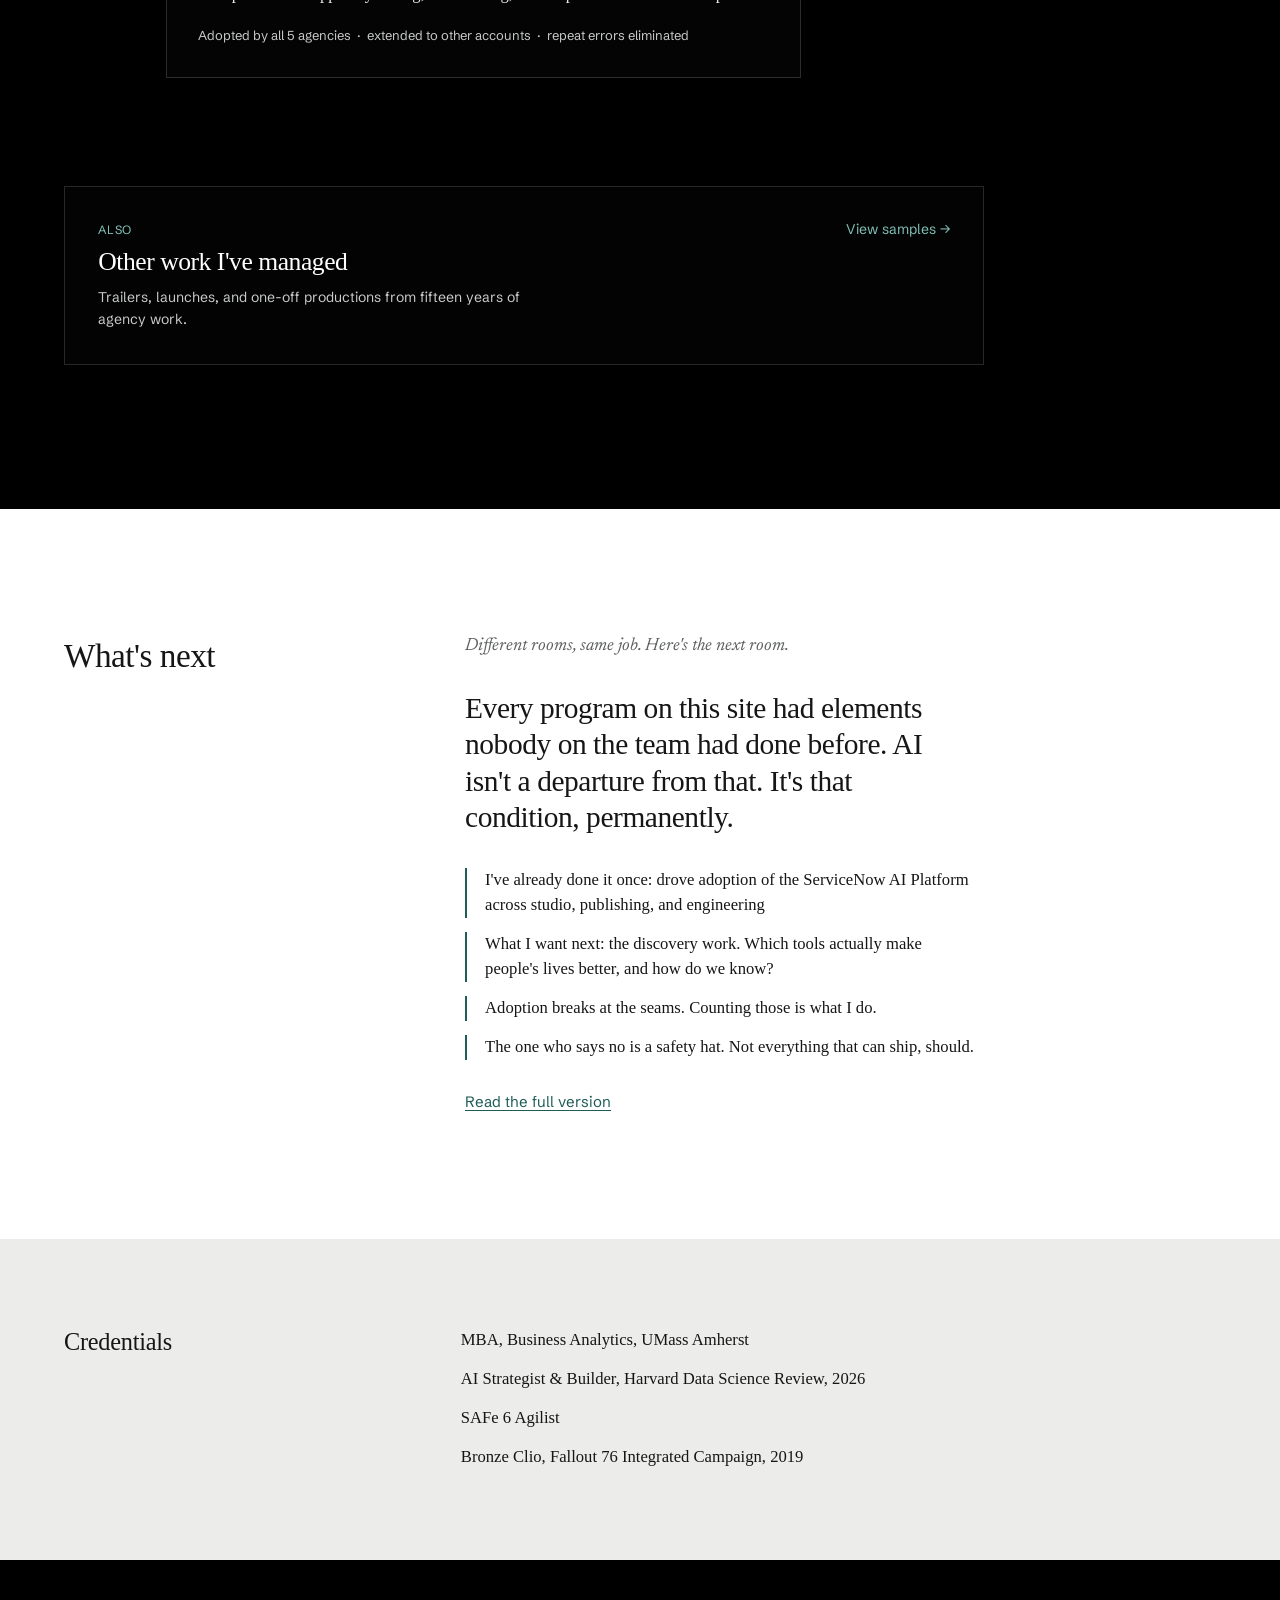
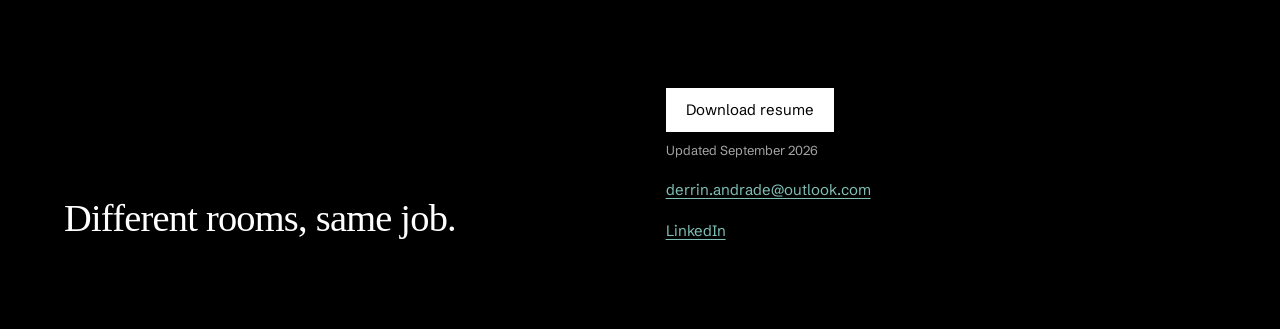
==== commit b06bac08: "Add files via upload" ====
--- a/index.html
+++ b/index.html
@@ -129,7 +129,7 @@
             <p style="margin:0; font-family:'Schibsted Grotesk',system-ui,sans-serif; font-size:12px; letter-spacing:.06em; text-transform:uppercase; color:#7FC0B6;">ServiceNow, 2023–26</p>
             <h3 data-tile-title style="margin:12px 0 0; font-size:clamp(22px,2.4vw,34px); font-weight:400; letter-spacing:-.018em;">Releases &amp; Product Launches</h3>
             <p data-tile-desc style="margin:14px 0 0; font-size:clamp(16px,1.3vw,19px); line-height:1.5; color:#E8E9E7; text-wrap:pretty;">Every release opened with a bill of materials of 25–40 pages, because we said yes to everything. Nothing in the GTM plan pointed at two-thirds of them.</p>
-            <p data-tile-meta style="margin:18px 0 0; font-family:'Schibsted Grotesk',system-ui,sans-serif; font-size:13px; line-height:1.6; color:#A3A6A4;">67% scope reduction &nbsp;·&nbsp; engagement nearly doubled<span data-hl-extra> &nbsp;·&nbsp; concurrent programs kept moving</span></p>
+            <p data-tile-meta style="margin:18px 0 0; font-family:'Schibsted Grotesk',system-ui,sans-serif; font-size:13px; line-height:1.6; color:#C8CBC9;">67% scope reduction &nbsp;·&nbsp; engagement nearly doubled<span data-hl-extra> &nbsp;·&nbsp; concurrent programs kept moving</span></p>
           </div>
         </a>
         <a href="./design-system-migration/" data-tile style="display:block; text-decoration:none; margin-left:clamp(0px,14vw,280px); color:#FFFFFF; background:rgba(8,8,8,.58); backdrop-filter:blur(16px); -webkit-backdrop-filter:blur(16px); border:1px solid rgba(255,255,255,.16); transition:border-color 160ms linear; max-width:680px;" class="x0">
@@ -138,7 +138,7 @@
             <p style="margin:0; font-family:'Schibsted Grotesk',system-ui,sans-serif; font-size:12px; letter-spacing:.06em; text-transform:uppercase; color:#7FC0B6;">ServiceNow, 2023–24</p>
             <h3 data-tile-title style="margin:12px 0 0; font-size:clamp(22px,2.4vw,34px); font-weight:400; letter-spacing:-.018em;">Design System Migration</h3>
             <p data-tile-desc style="margin:14px 0 0; font-size:clamp(16px,1.3vw,19px); line-height:1.5; color:#E8E9E7; text-wrap:pretty;">Nobody migrates 4,000+ pages by migrating 4,000+ pages. My job was to make them automatable, then sequence them against a release calendar I was also running.</p>
-            <p data-tile-meta style="margin:18px 0 0; font-family:'Schibsted Grotesk',system-ui,sans-serif; font-size:13px; line-height:1.6; color:#A3A6A4;">4,000+ pages &nbsp;·&nbsp; 20,000+ hours eliminated<span data-hl-extra> &nbsp;·&nbsp; the script became the migration template</span></p>
+            <p data-tile-meta style="margin:18px 0 0; font-family:'Schibsted Grotesk',system-ui,sans-serif; font-size:13px; line-height:1.6; color:#C8CBC9;">4,000+ pages &nbsp;·&nbsp; 20,000+ hours eliminated<span data-hl-extra> &nbsp;·&nbsp; the script became the migration template</span></p>
           </div>
         </a>
         <a href="./good-ideas-shop/" data-tile style="display:block; text-decoration:none; margin-left:clamp(0px,5vw,110px); color:#FFFFFF; background:rgba(8,8,8,.58); backdrop-filter:blur(16px); -webkit-backdrop-filter:blur(16px); border:1px solid rgba(255,255,255,.16); transition:border-color 160ms linear; max-width:680px;" class="x0">
@@ -147,7 +147,7 @@
             <p style="margin:0; font-family:'Schibsted Grotesk',system-ui,sans-serif; font-size:12px; letter-spacing:.06em; text-transform:uppercase; color:#7FC0B6;">Meta, 2021</p>
             <h3 data-tile-title style="margin:12px 0 0; font-size:clamp(22px,2.4vw,34px); font-weight:400; letter-spacing:-.018em;">Good Ideas Shop</h3>
             <p data-tile-desc style="margin:14px 0 0; font-size:clamp(16px,1.3vw,19px); line-height:1.5; color:#E8E9E7; text-wrap:pretty;">I inherited this one mid-concept, from a PM it had already broken. It had every resource it needed, and no alignment on what it was building.</p>
-            <p data-tile-meta style="margin:18px 0 0; font-family:'Schibsted Grotesk',system-ui,sans-serif; font-size:13px; line-height:1.6; color:#A3A6A4;">93MM+ impressions &nbsp;·&nbsp; 34 small businesses activated<span data-hl-extra> &nbsp;·&nbsp; influencer impressions 2.6× goal</span></p>
+            <p data-tile-meta style="margin:18px 0 0; font-family:'Schibsted Grotesk',system-ui,sans-serif; font-size:13px; line-height:1.6; color:#C8CBC9;">93MM+ impressions &nbsp;·&nbsp; 34 small businesses activated<span data-hl-extra> &nbsp;·&nbsp; influencer impressions 2.6× goal</span></p>
           </div>
         </a>
         <a href="./helmets-for-habitat/" data-tile style="display:block; text-decoration:none; margin-left:clamp(0px,18vw,360px); color:#FFFFFF; background:rgba(8,8,8,.58); backdrop-filter:blur(16px); -webkit-backdrop-filter:blur(16px); border:1px solid rgba(255,255,255,.16); transition:border-color 160ms linear; max-width:680px;" class="x0">
@@ -156,7 +156,7 @@
             <p style="margin:0; font-family:'Schibsted Grotesk',system-ui,sans-serif; font-size:12px; letter-spacing:.06em; text-transform:uppercase; color:#7FC0B6;">AKQA, 2018</p>
             <h3 data-tile-title style="margin:12px 0 0; font-size:clamp(22px,2.4vw,34px); font-weight:400; letter-spacing:-.018em;">A campaign that paid for houses</h3>
             <p data-tile-desc style="margin:14px 0 0; font-size:clamp(16px,1.3vw,19px); line-height:1.5; color:#E8E9E7; text-wrap:pretty;">Forty artists, one lookbook, a charity auction, and a budget that had to hold.</p>
-            <p data-tile-meta style="margin:18px 0 0; font-family:'Schibsted Grotesk',system-ui,sans-serif; font-size:13px; line-height:1.6; color:#A3A6A4;">$200K+ raised &nbsp;·&nbsp; 40+ artists<span data-hl-extra> &nbsp;·&nbsp; delivered within 1% of budget</span></p>
+            <p data-tile-meta style="margin:18px 0 0; font-family:'Schibsted Grotesk',system-ui,sans-serif; font-size:13px; line-height:1.6; color:#C8CBC9;">$200K+ raised &nbsp;·&nbsp; 40+ artists<span data-hl-extra> &nbsp;·&nbsp; delivered within 1% of budget</span></p>
           </div>
         </a>
         <a href="./content-development-framework/" data-tile style="display:block; text-decoration:none; margin-left:clamp(0px,8vw,170px); color:#FFFFFF; background:rgba(8,8,8,.58); backdrop-filter:blur(16px); -webkit-backdrop-filter:blur(16px); border:1px solid rgba(255,255,255,.16); transition:border-color 160ms linear; max-width:680px;" class="x0">
@@ -173,15 +173,15 @@
             <p style="margin:0; font-family:'Schibsted Grotesk',system-ui,sans-serif; font-size:12px; letter-spacing:.06em; text-transform:uppercase; color:#7FC0B6;">Arnold Worldwide, 2016</p>
             <h3 data-tile-title style="margin:12px 0 0; font-size:clamp(22px,2.4vw,34px); font-weight:400; letter-spacing:-.018em;">One intake, five agencies</h3>
             <p data-tile-desc style="margin:14px 0 0; font-size:clamp(16px,1.3vw,19px); line-height:1.5; color:#E8E9E7; text-wrap:pretty;">Five processes mapped by asking, not auditing, then expanded instead of compressed.</p>
-            <p data-tile-meta style="margin:18px 0 0; font-family:'Schibsted Grotesk',system-ui,sans-serif; font-size:13px; line-height:1.6; color:#A3A6A4;">Adopted by all 5 agencies &nbsp;·&nbsp; extended to other accounts<span data-hl-extra> &nbsp;·&nbsp; repeat errors eliminated</span></p>
+            <p data-tile-meta style="margin:18px 0 0; font-family:'Schibsted Grotesk',system-ui,sans-serif; font-size:13px; line-height:1.6; color:#C8CBC9;">Adopted by all 5 agencies &nbsp;·&nbsp; extended to other accounts<span data-hl-extra> &nbsp;·&nbsp; repeat errors eliminated</span></p>
           </div>
         </a>
         <a href="./other-work/" data-banner style="display:block; width:100%; max-width:920px; text-decoration:none; color:#FFFFFF; background:rgba(8,8,8,.42); backdrop-filter:blur(16px); -webkit-backdrop-filter:blur(16px); border:1px solid rgba(255,255,255,.14); transition:border-color 160ms linear, background 160ms linear;" class="x1 x2">
-          <div style="padding:clamp(22px,2.6vw,34px); display:flex; flex-wrap:wrap; gap:20px 32px; align-items:baseline; justify-content:space-between;">
+          <div data-tile-body style="padding:clamp(22px,2.6vw,34px); display:flex; flex-wrap:wrap; gap:20px 32px; align-items:baseline; justify-content:space-between;">
             <div style="display:grid; gap:10px; min-width:0;">
               <p style="margin:0; font-family:'Schibsted Grotesk',system-ui,sans-serif; font-size:12px; letter-spacing:.06em; text-transform:uppercase; color:#7FC0B6;">Also</p>
               <h3 style="margin:0; font-size:clamp(20px,2vw,27px); font-weight:400; letter-spacing:-.018em; text-wrap:pretty;">Other work I've managed</h3>
-              <p style="margin:0; font-family:'Schibsted Grotesk',system-ui,sans-serif; font-size:14px; line-height:1.55; color:#A3A6A4; max-width:52ch; text-wrap:pretty;">Trailers, launches, and one-off productions from fifteen years of agency work.</p>
+              <p data-tile-desc style="margin:0; font-family:'Schibsted Grotesk',system-ui,sans-serif; font-size:14px; line-height:1.55; color:#C8CBC9; max-width:52ch; text-wrap:pretty;">Trailers, launches, and one-off productions from fifteen years of agency work.</p>
             </div>
             <span style="font-family:'Schibsted Grotesk',system-ui,sans-serif; font-size:14px; color:#7FC0B6; white-space:nowrap;">View samples →</span>
           </div>
--- a/assets/site.css
+++ b/assets/site.css
@@ -140,6 +140,14 @@
   @media (max-width: 719px) { [data-herocopy] { padding-bottom: 76px !important; } }
   @media (max-width: 719px) { [data-tile-meta] [data-hl-extra] { display: none; } }
 
+  /* tile hover: the copy block goes opaque, so text contrast stops depending on the photograph behind it */
+  [data-tile] [data-tile-body], [data-banner] [data-tile-body] { transition: background 160ms linear; }
+  [data-tile-desc], [data-tile-meta] { transition: color 160ms linear; }
+  [data-tile]:hover [data-tile-body], [data-tile]:focus-visible [data-tile-body] { background: #0B1D1A; }
+  [data-tile]:hover [data-tile-desc], [data-tile]:focus-visible [data-tile-desc],
+  [data-banner]:hover [data-tile-desc], [data-banner]:focus-visible [data-tile-desc] { color: #DCE5E3; }
+  [data-tile]:hover [data-tile-meta], [data-tile]:focus-visible [data-tile-meta] { color: #DCE5E3; }
+
 
 #siteheader { position: fixed; top: 0; left: 0; right: 0; z-index: 60; background: #000000; border-bottom: 1px solid #1c1c1c; }
 #siteheader a { text-decoration: none; }
@@ -167,7 +175,7 @@
 @media print { #siteheader, #headerspacer { display: none; } }
 
 .x0:hover { border-color:#7FC0B6 !important; }
-.x1:hover { border-color:rgba(127,192,182,.6) !important; background:rgba(8,8,8,.6) !important; }
+.x1:hover { border-color:#7FC0B6 !important; background:#0B1D1A !important; }
 .x2:focus { outline:2px solid #7FC0B6 !important; outline-offset:4px !important; }
 .x3:focus { outline:2px solid #1D5C57 !important; outline-offset:4px !important; }
 .x4:hover { background:#7FC0B6 !important; }
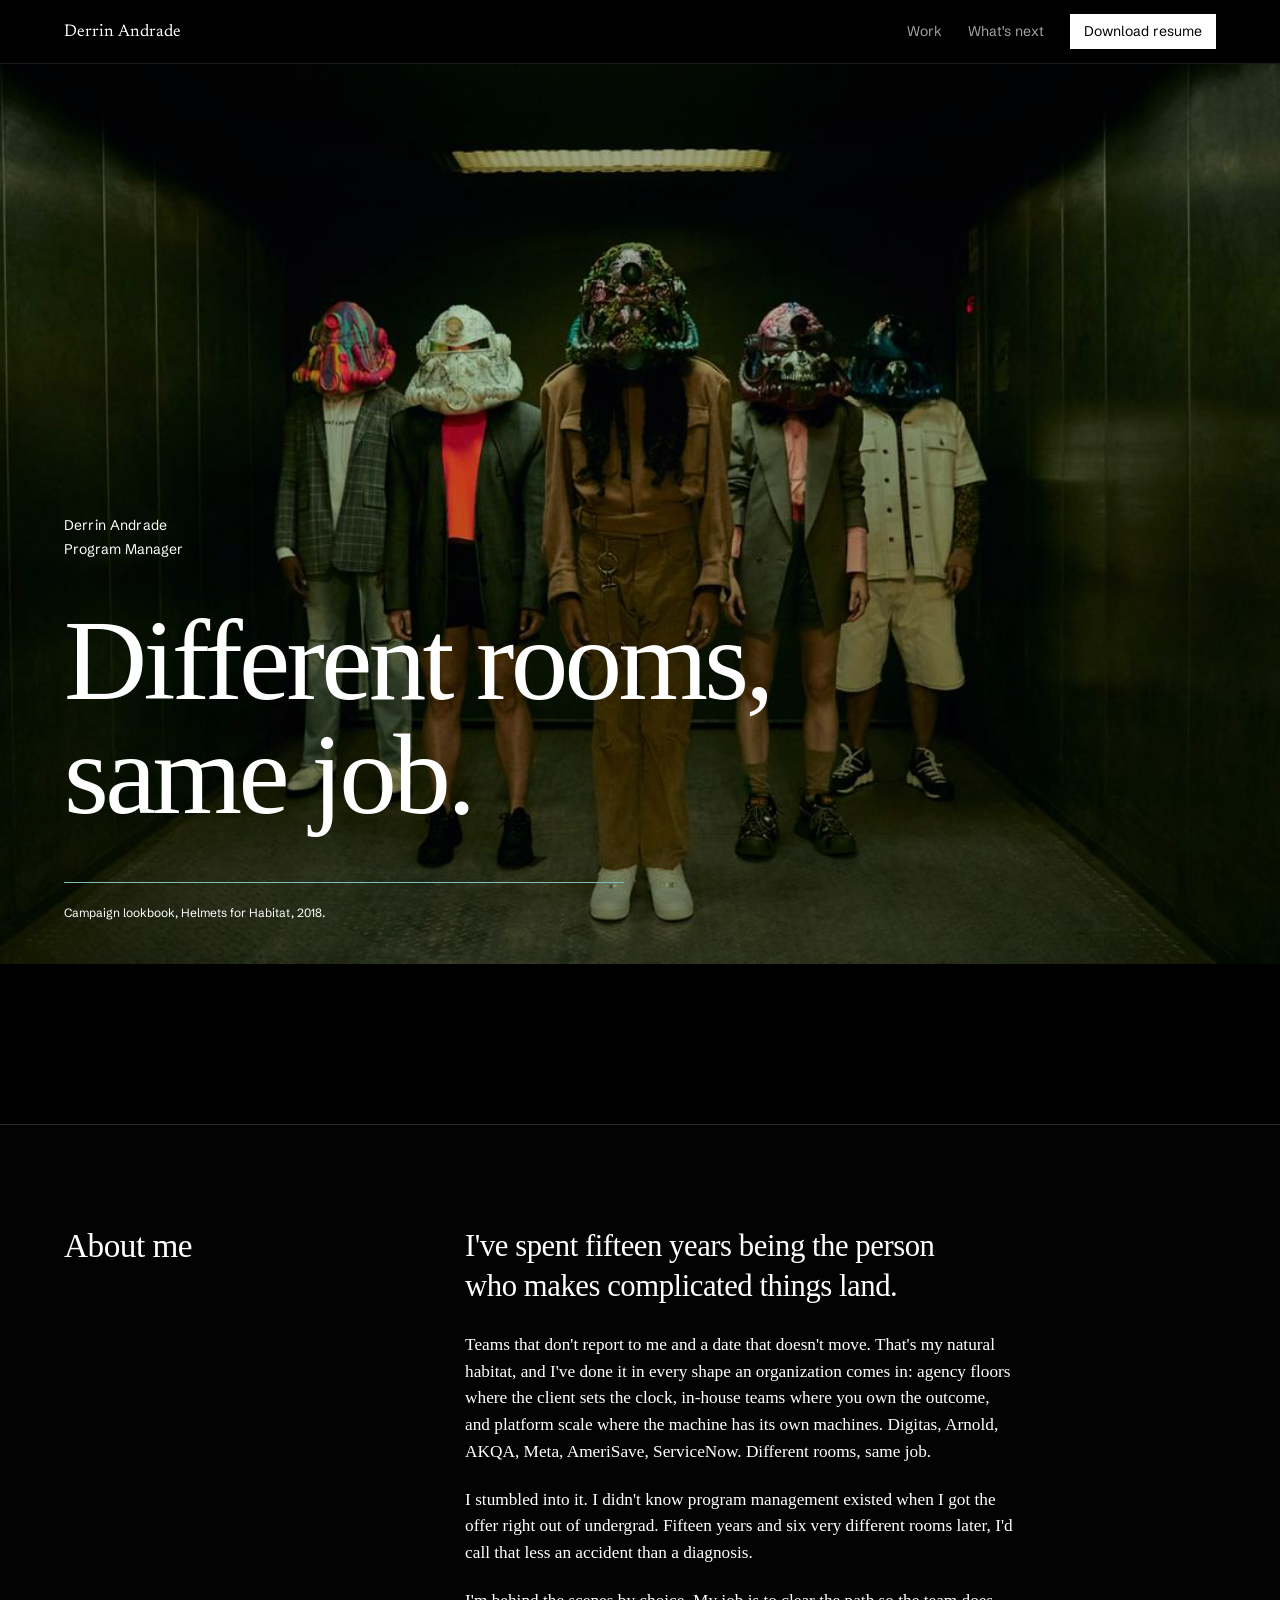
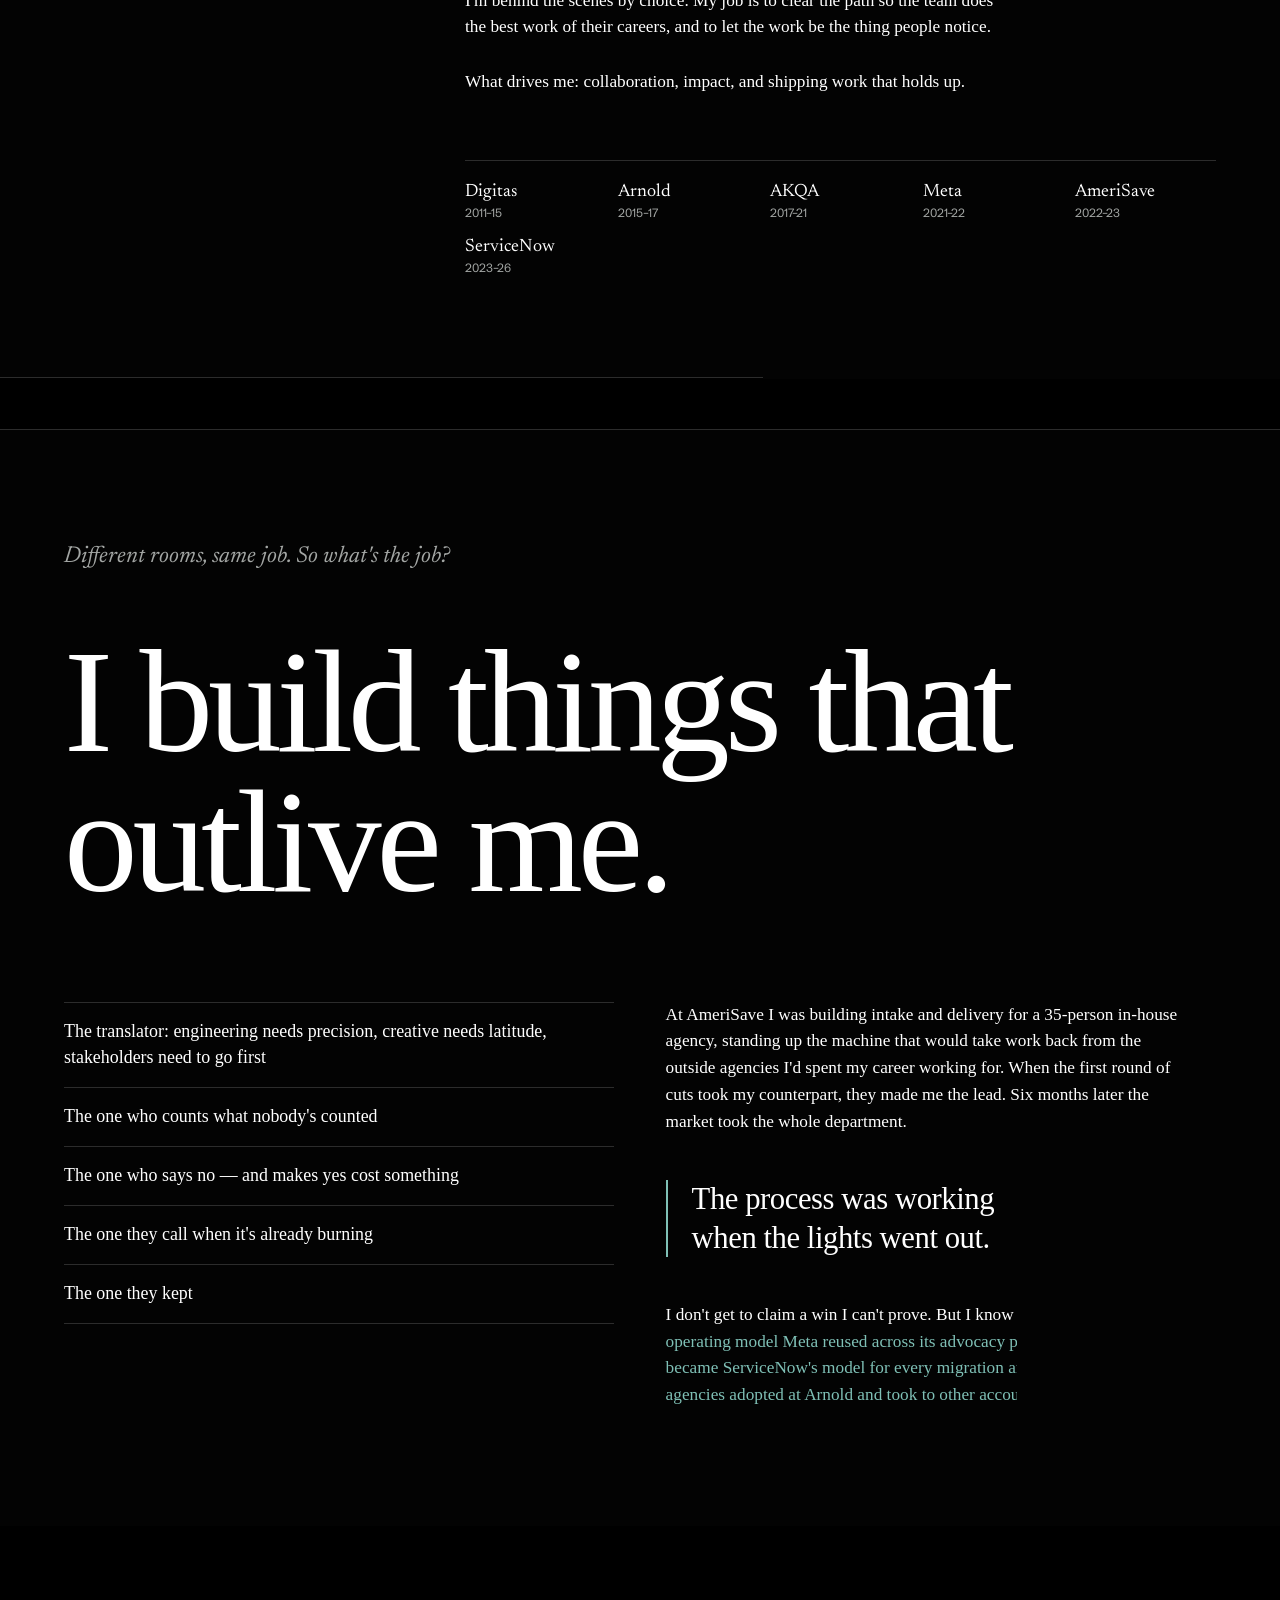
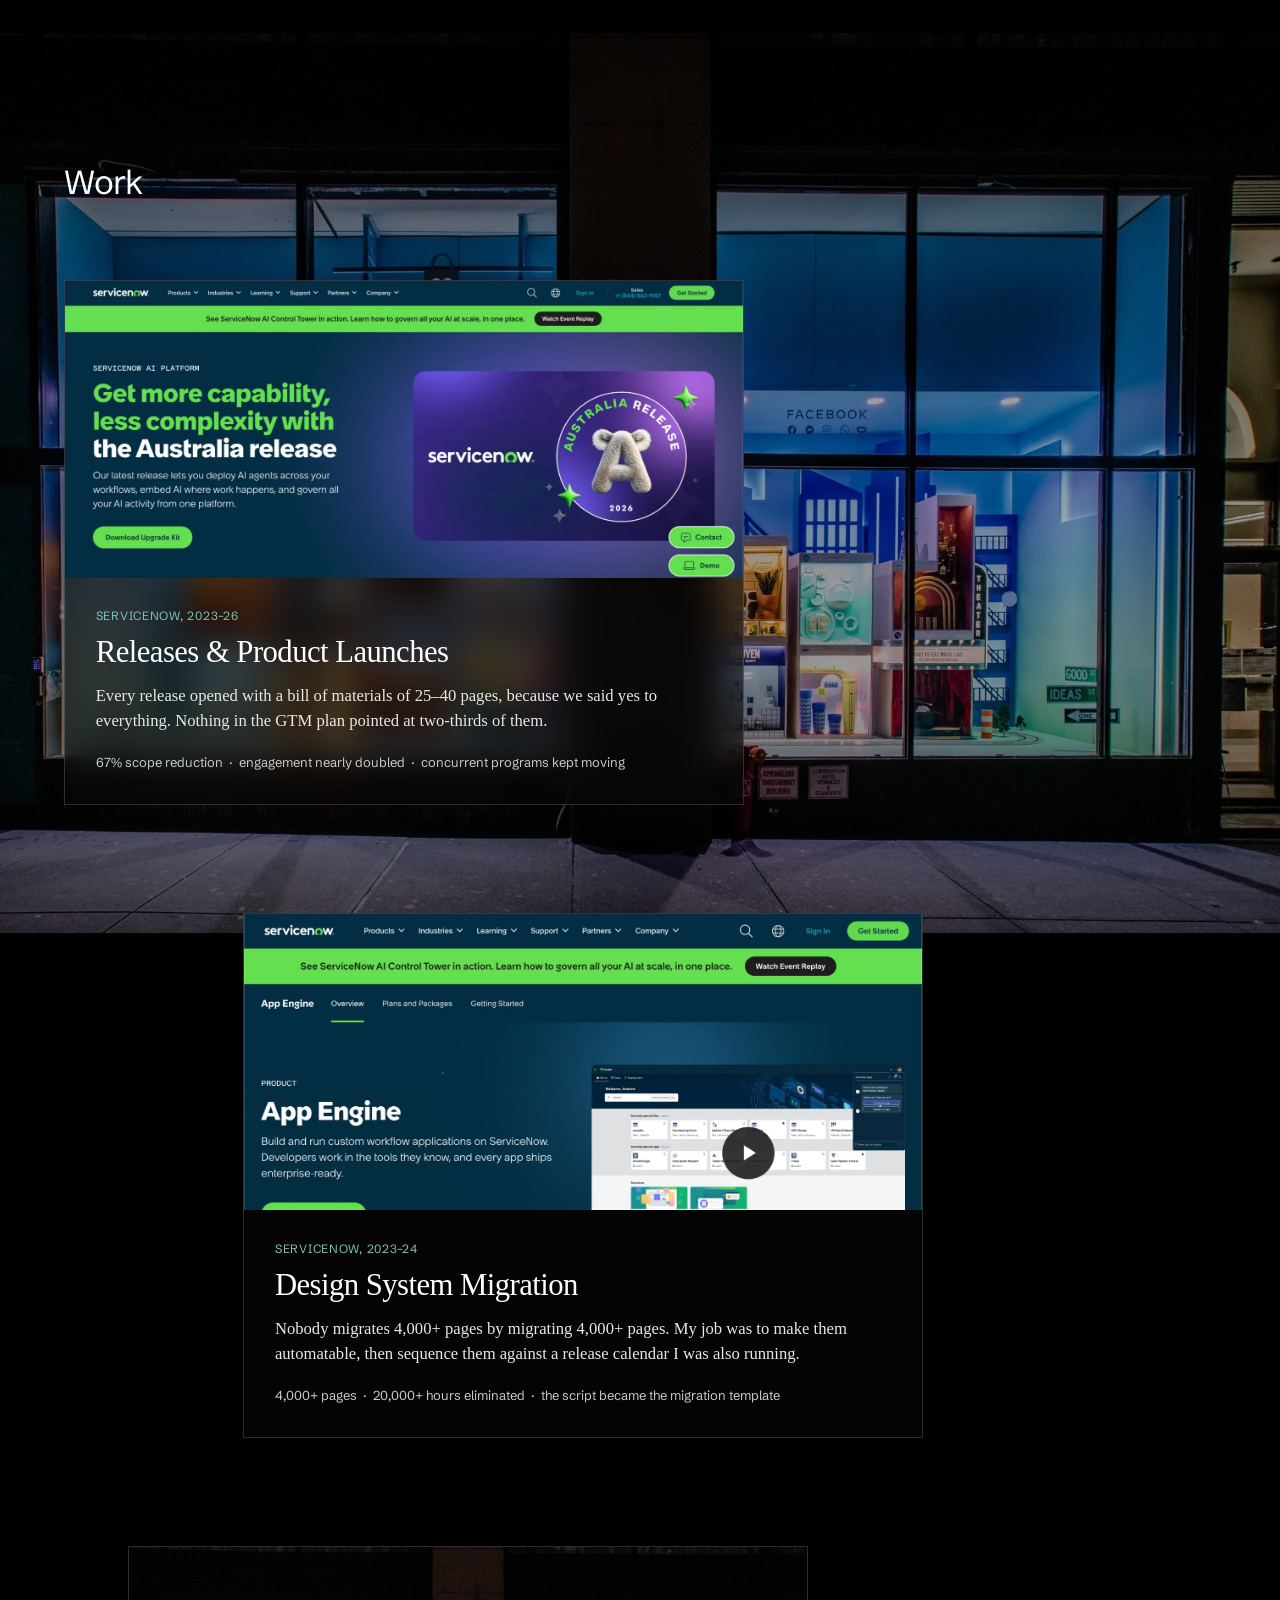
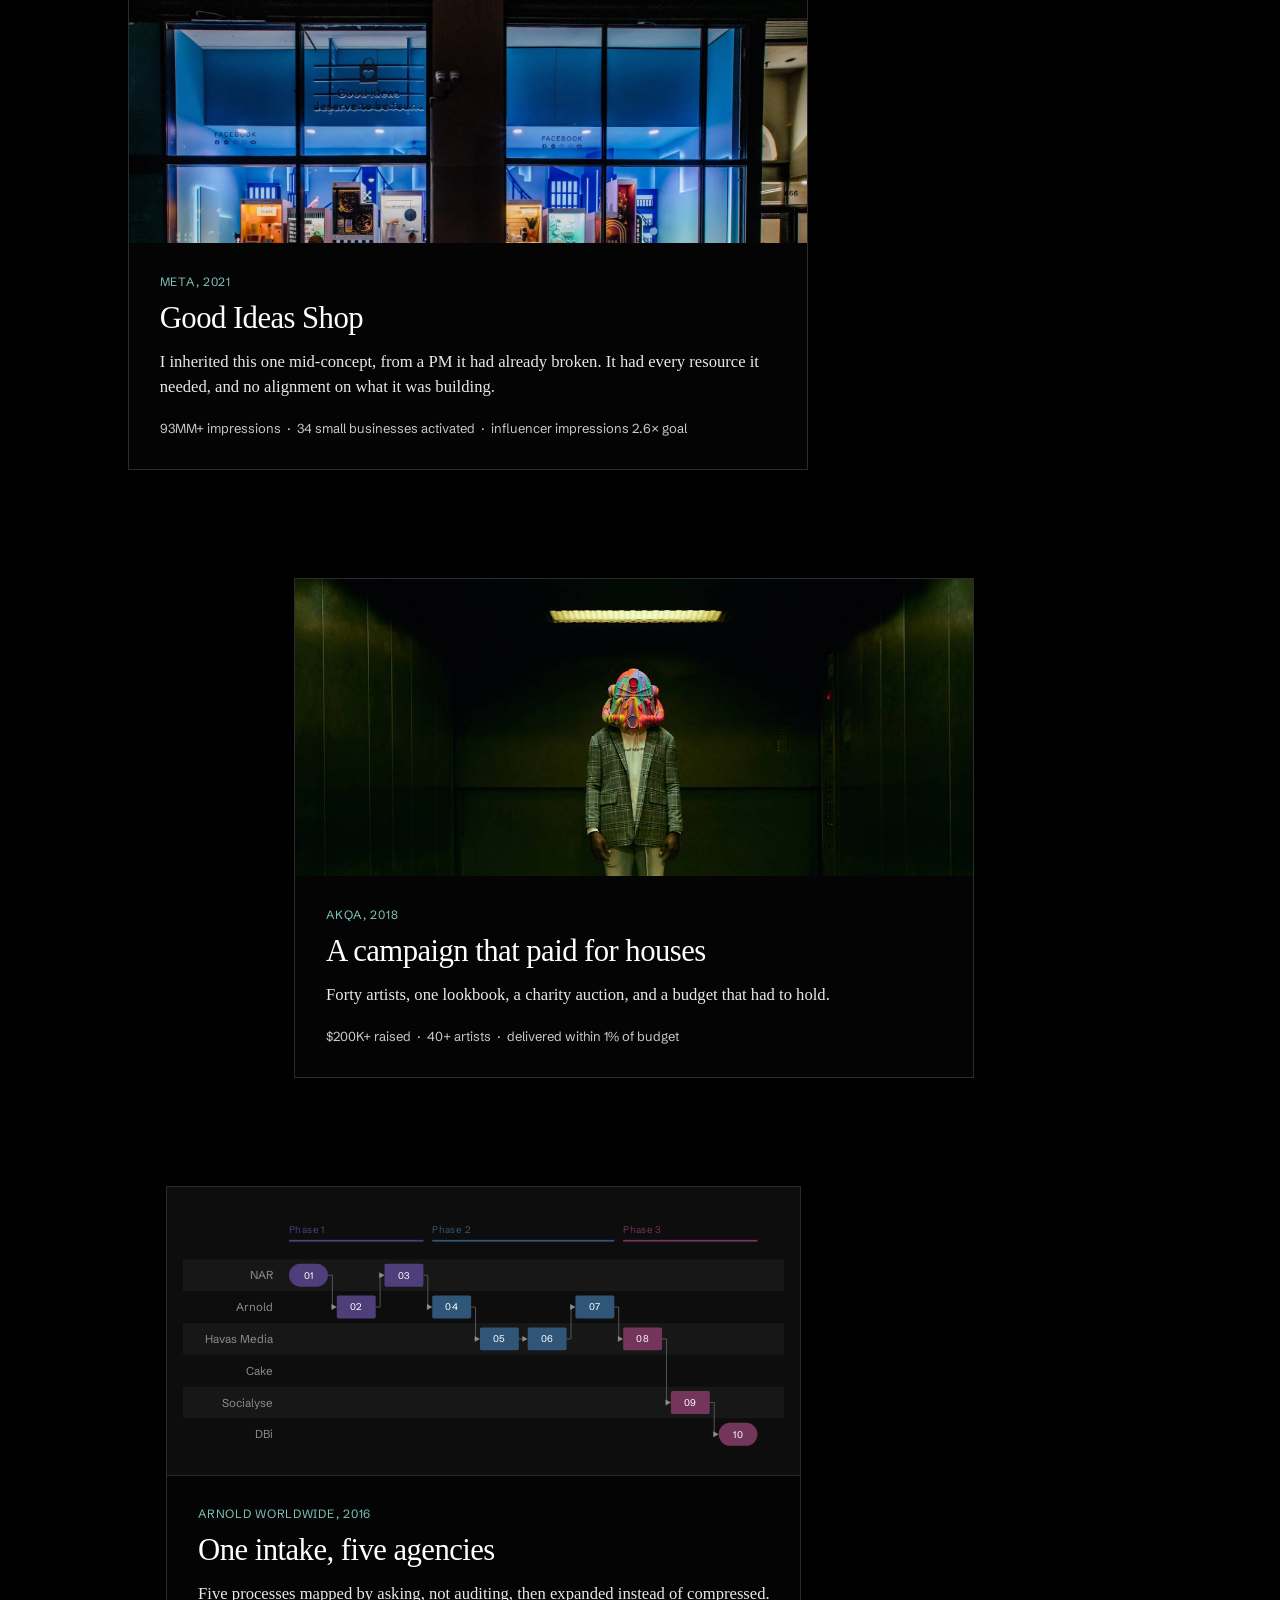
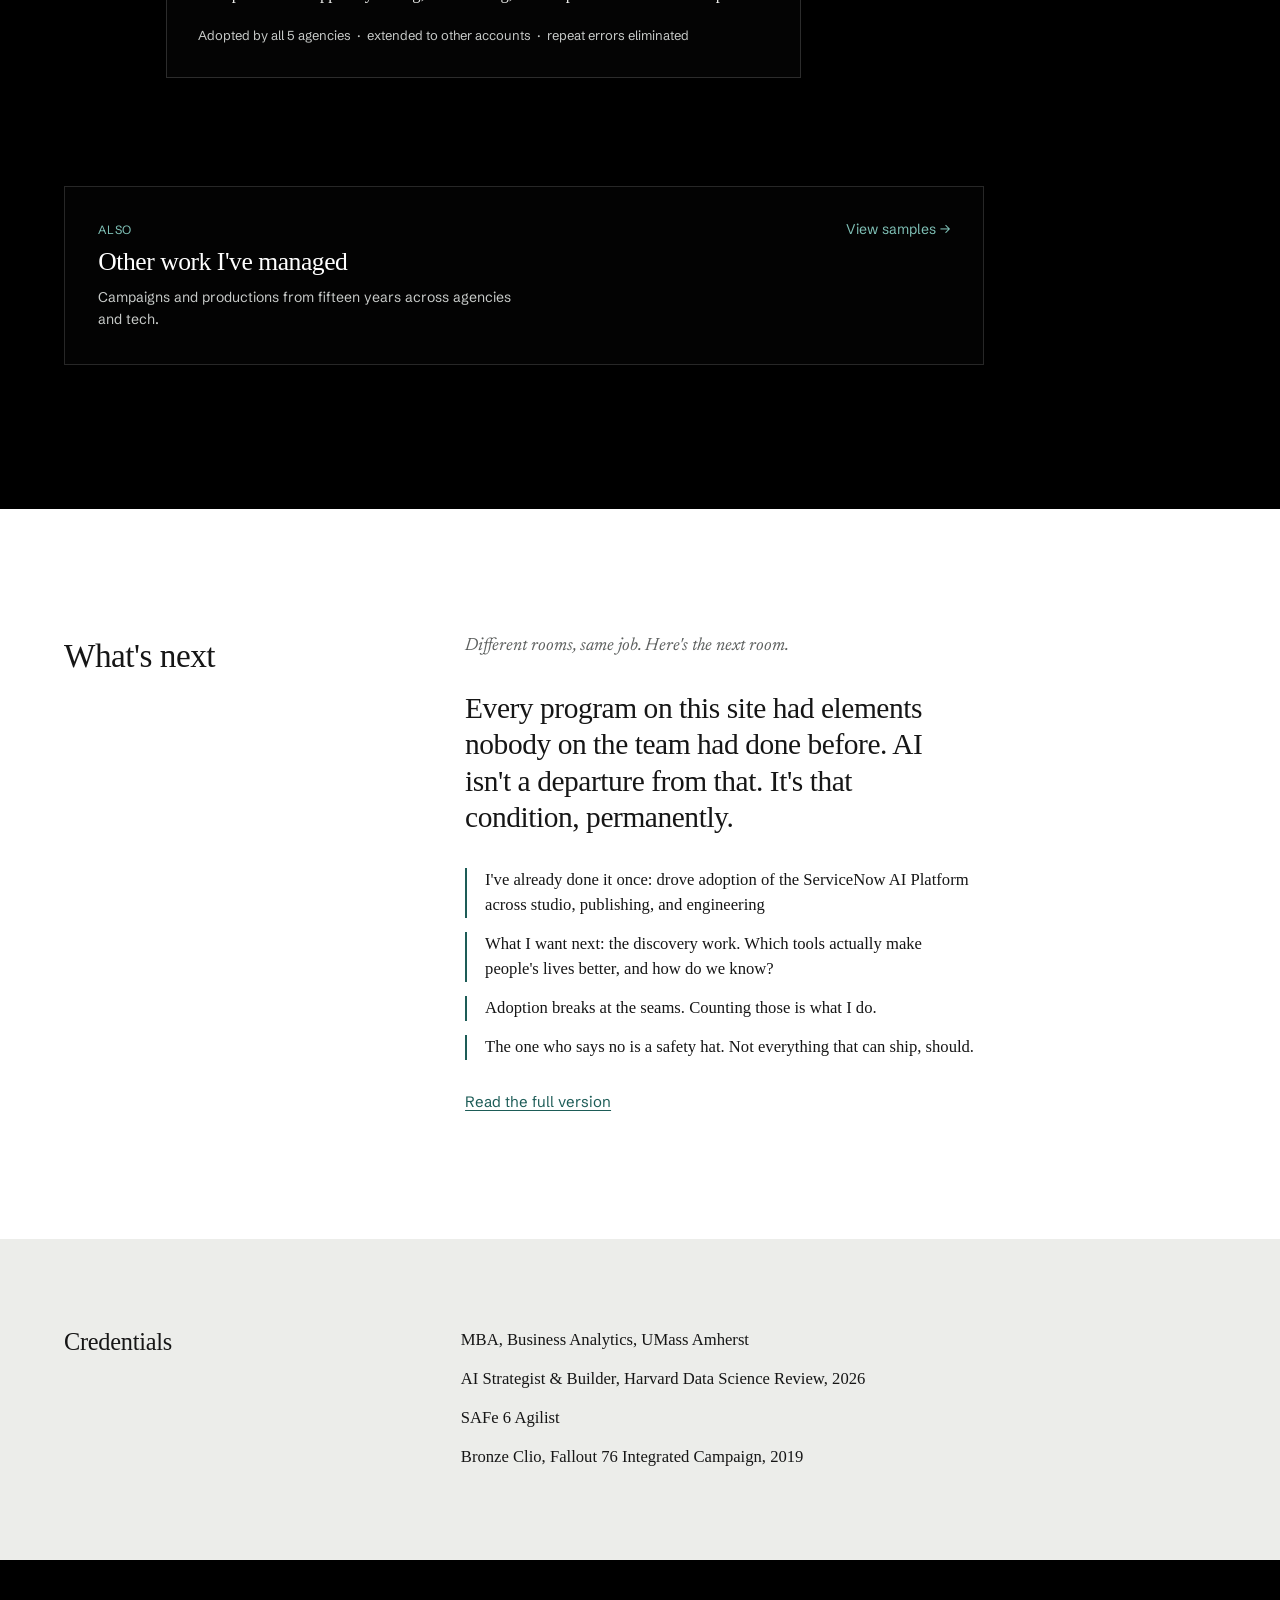
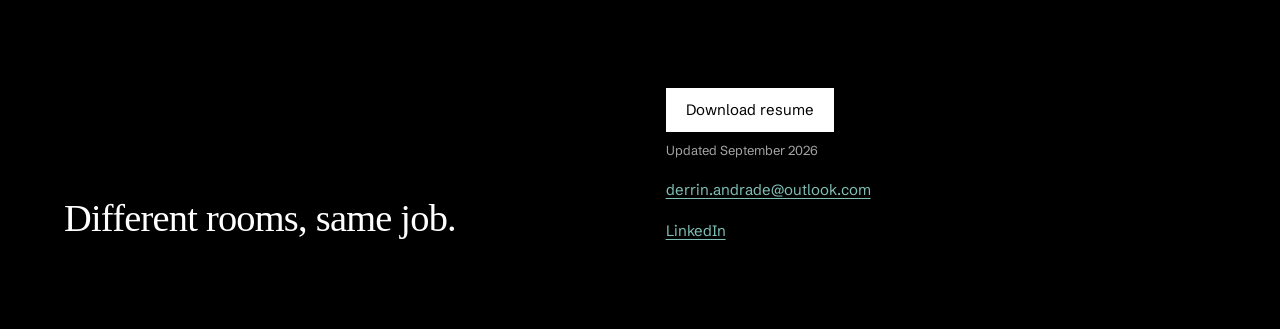
==== commit faa2cc7c: "Add files via upload" ====
--- a/index.html
+++ b/index.html
@@ -181,7 +181,7 @@
             <div style="display:grid; gap:10px; min-width:0;">
               <p style="margin:0; font-family:'Schibsted Grotesk',system-ui,sans-serif; font-size:12px; letter-spacing:.06em; text-transform:uppercase; color:#7FC0B6;">Also</p>
               <h3 style="margin:0; font-size:clamp(20px,2vw,27px); font-weight:400; letter-spacing:-.018em; text-wrap:pretty;">Other work I've managed</h3>
-              <p data-tile-desc style="margin:0; font-family:'Schibsted Grotesk',system-ui,sans-serif; font-size:14px; line-height:1.55; color:#C8CBC9; max-width:52ch; text-wrap:pretty;">Trailers, launches, and one-off productions from fifteen years of agency work.</p>
+              <p data-tile-desc style="margin:0; font-family:'Schibsted Grotesk',system-ui,sans-serif; font-size:14px; line-height:1.55; color:#C8CBC9; max-width:52ch; text-wrap:pretty;">Campaigns and productions from fifteen years across agencies and tech.</p>
             </div>
             <span style="font-family:'Schibsted Grotesk',system-ui,sans-serif; font-size:14px; color:#7FC0B6; white-space:nowrap;">View samples →</span>
           </div>
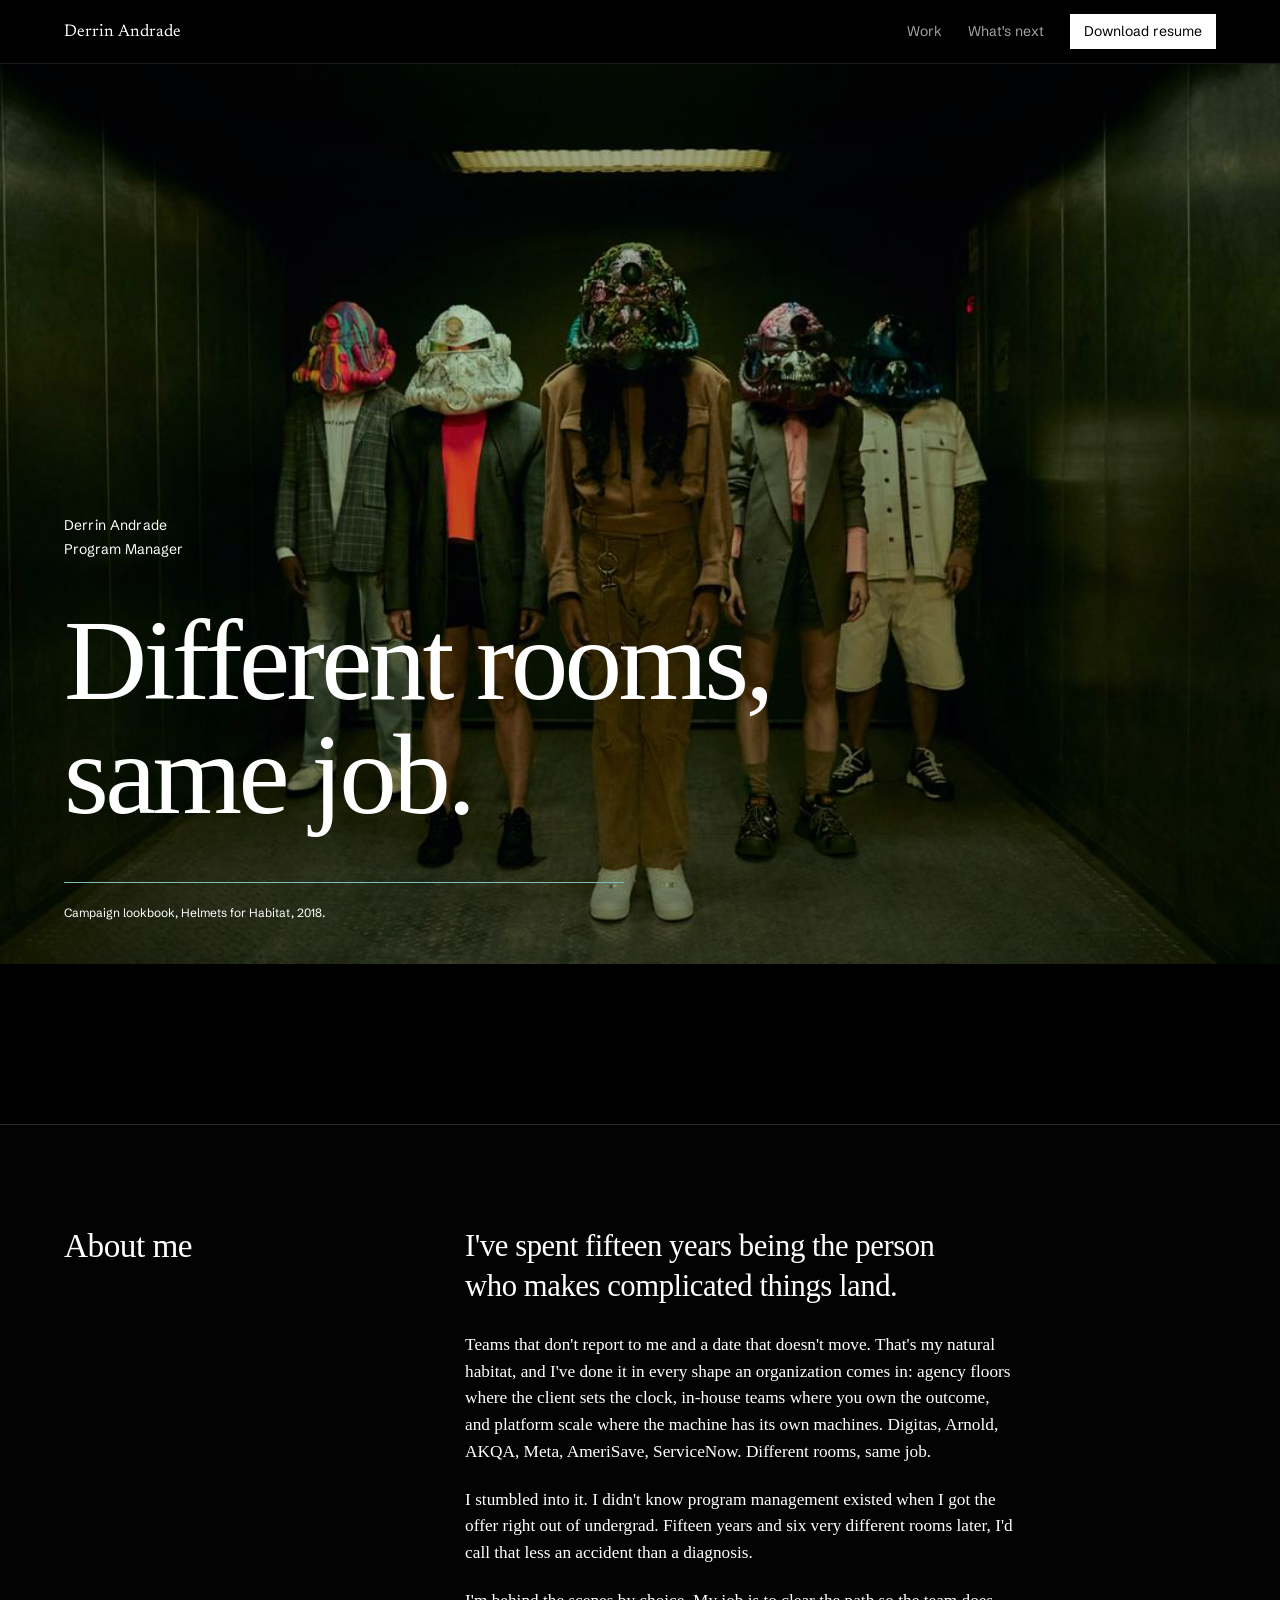
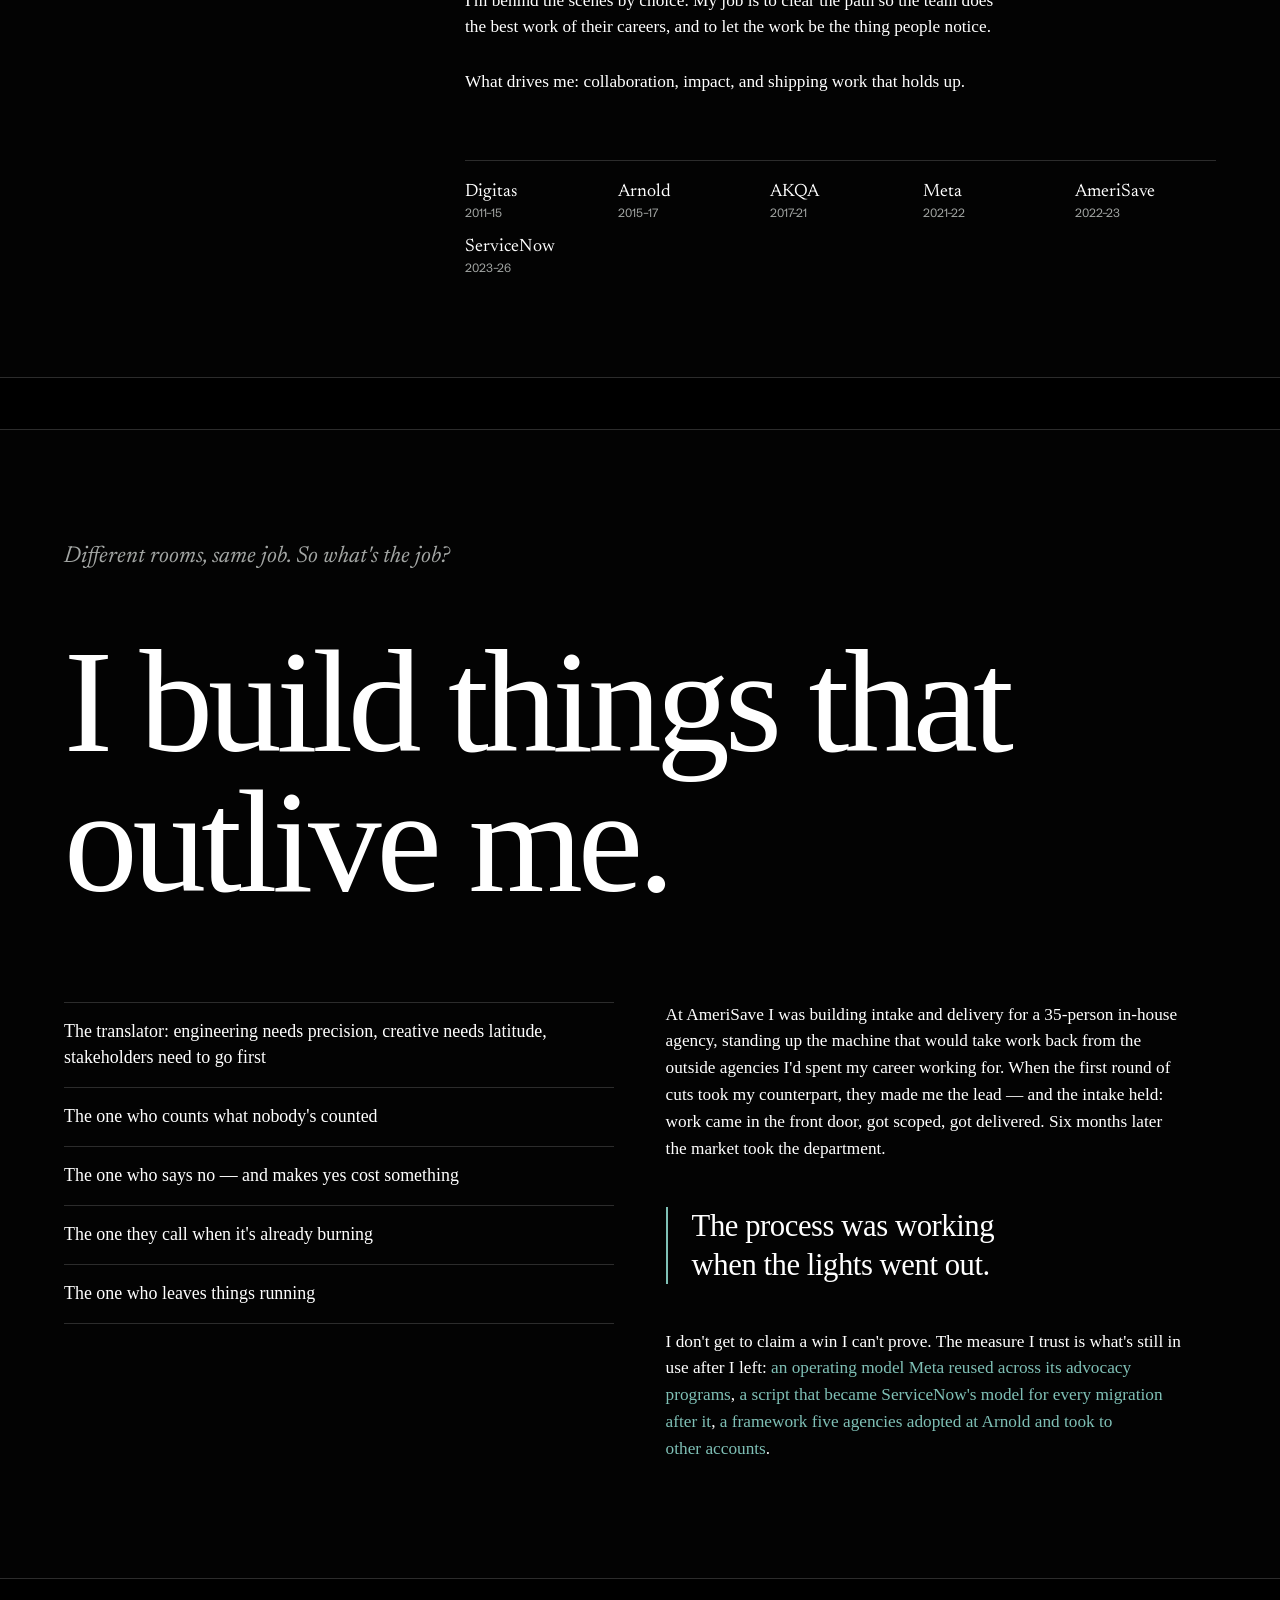
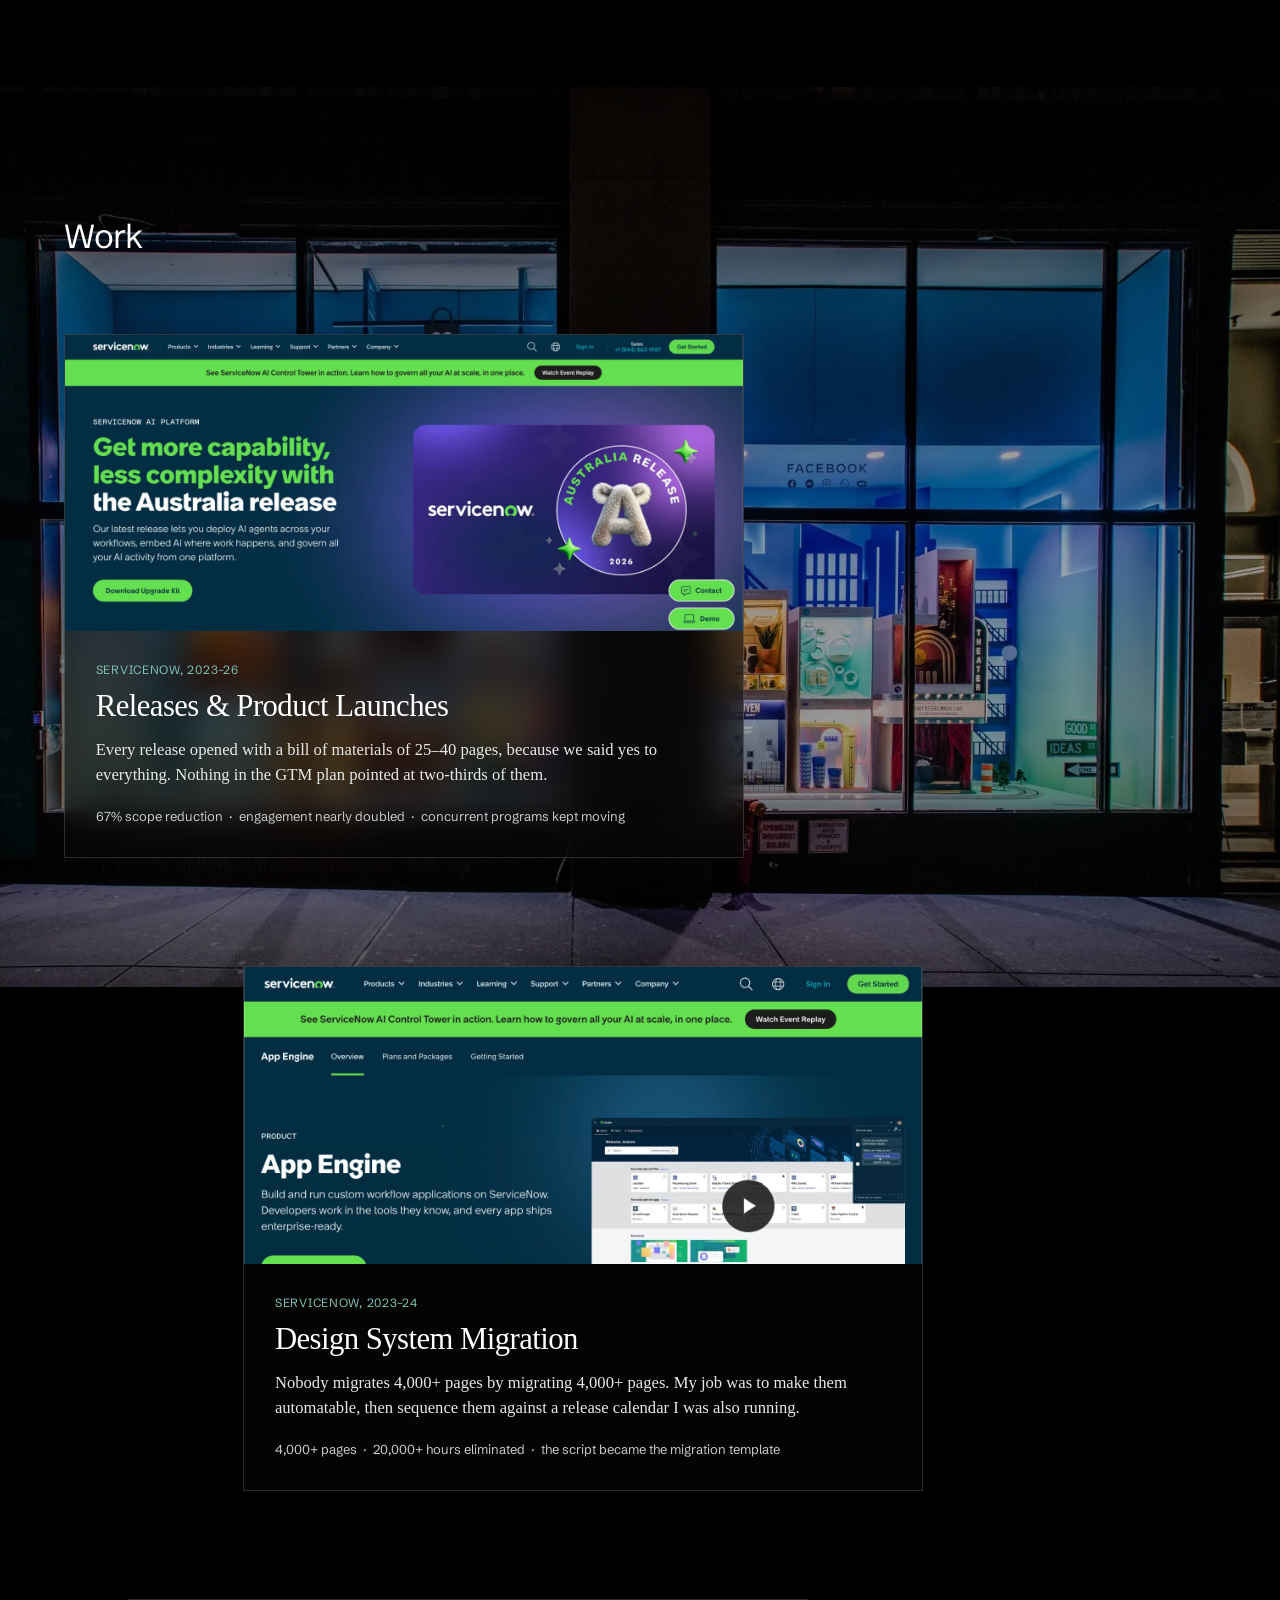
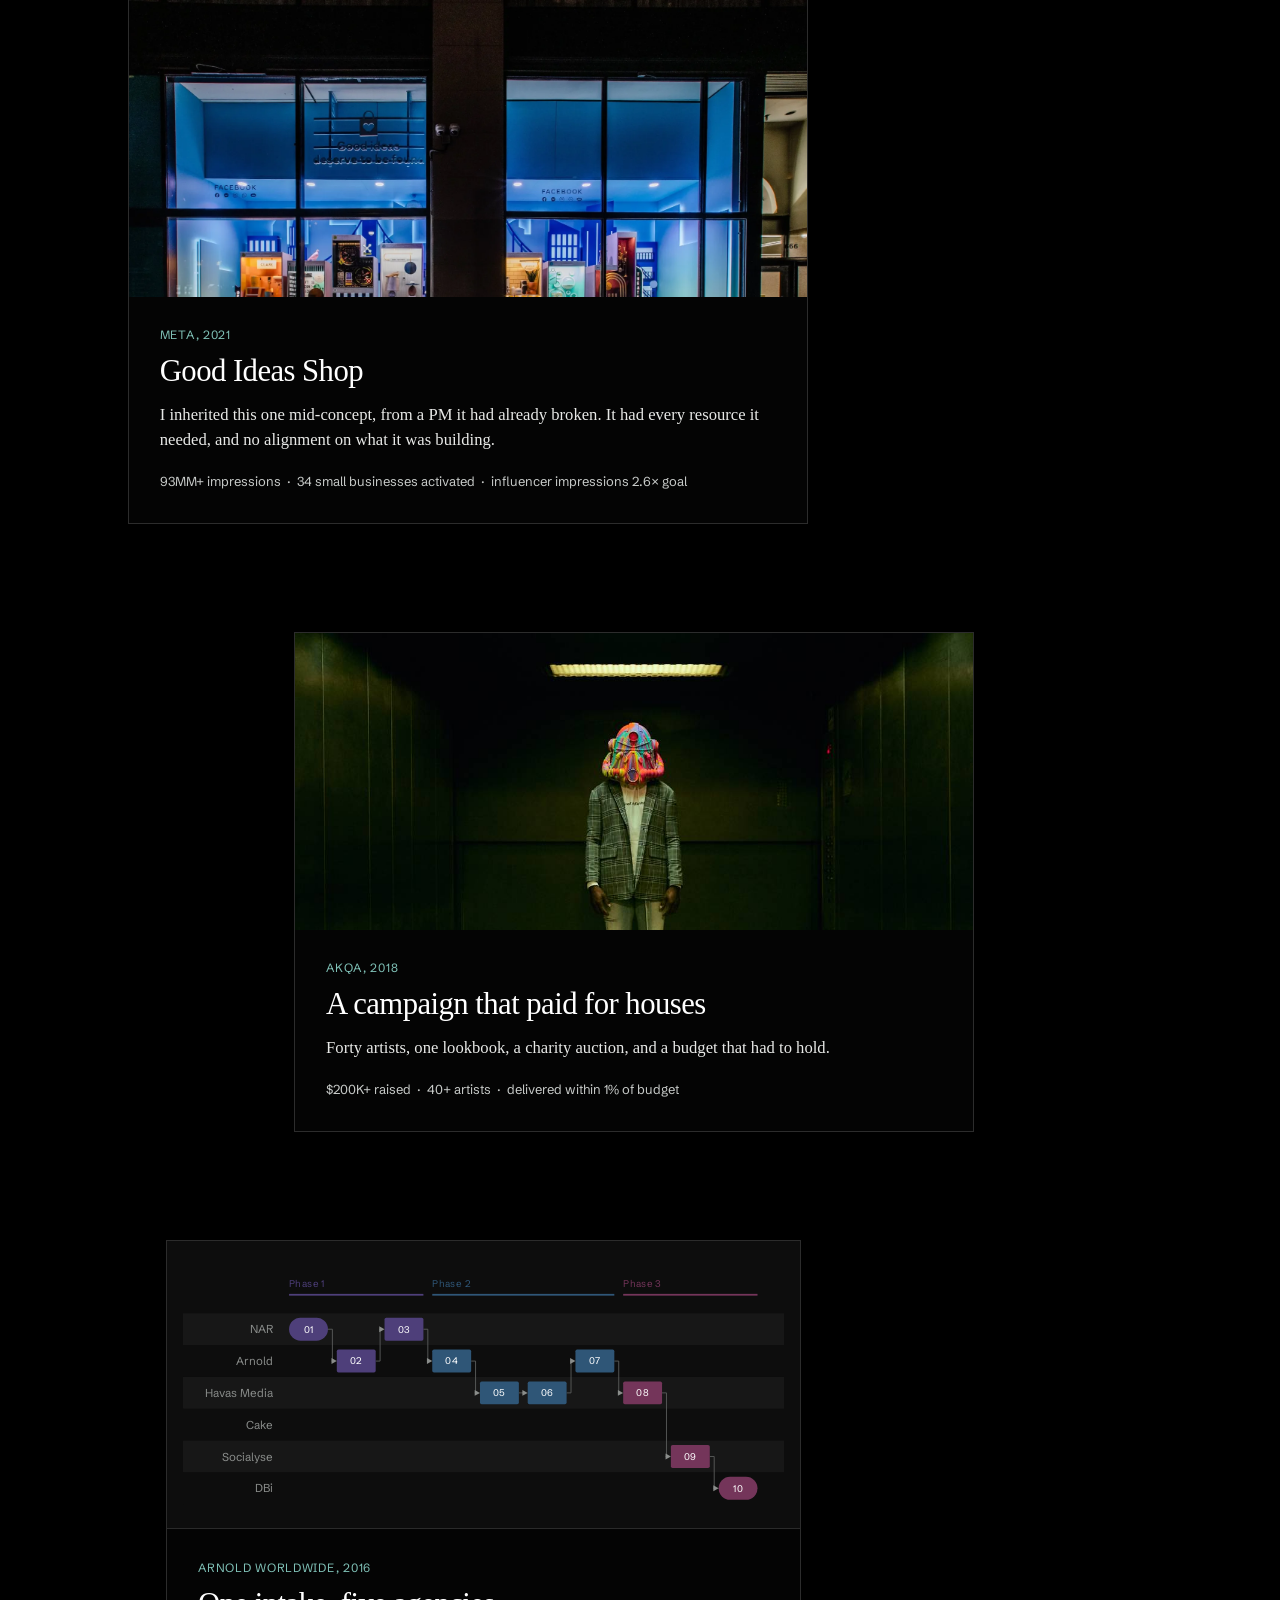
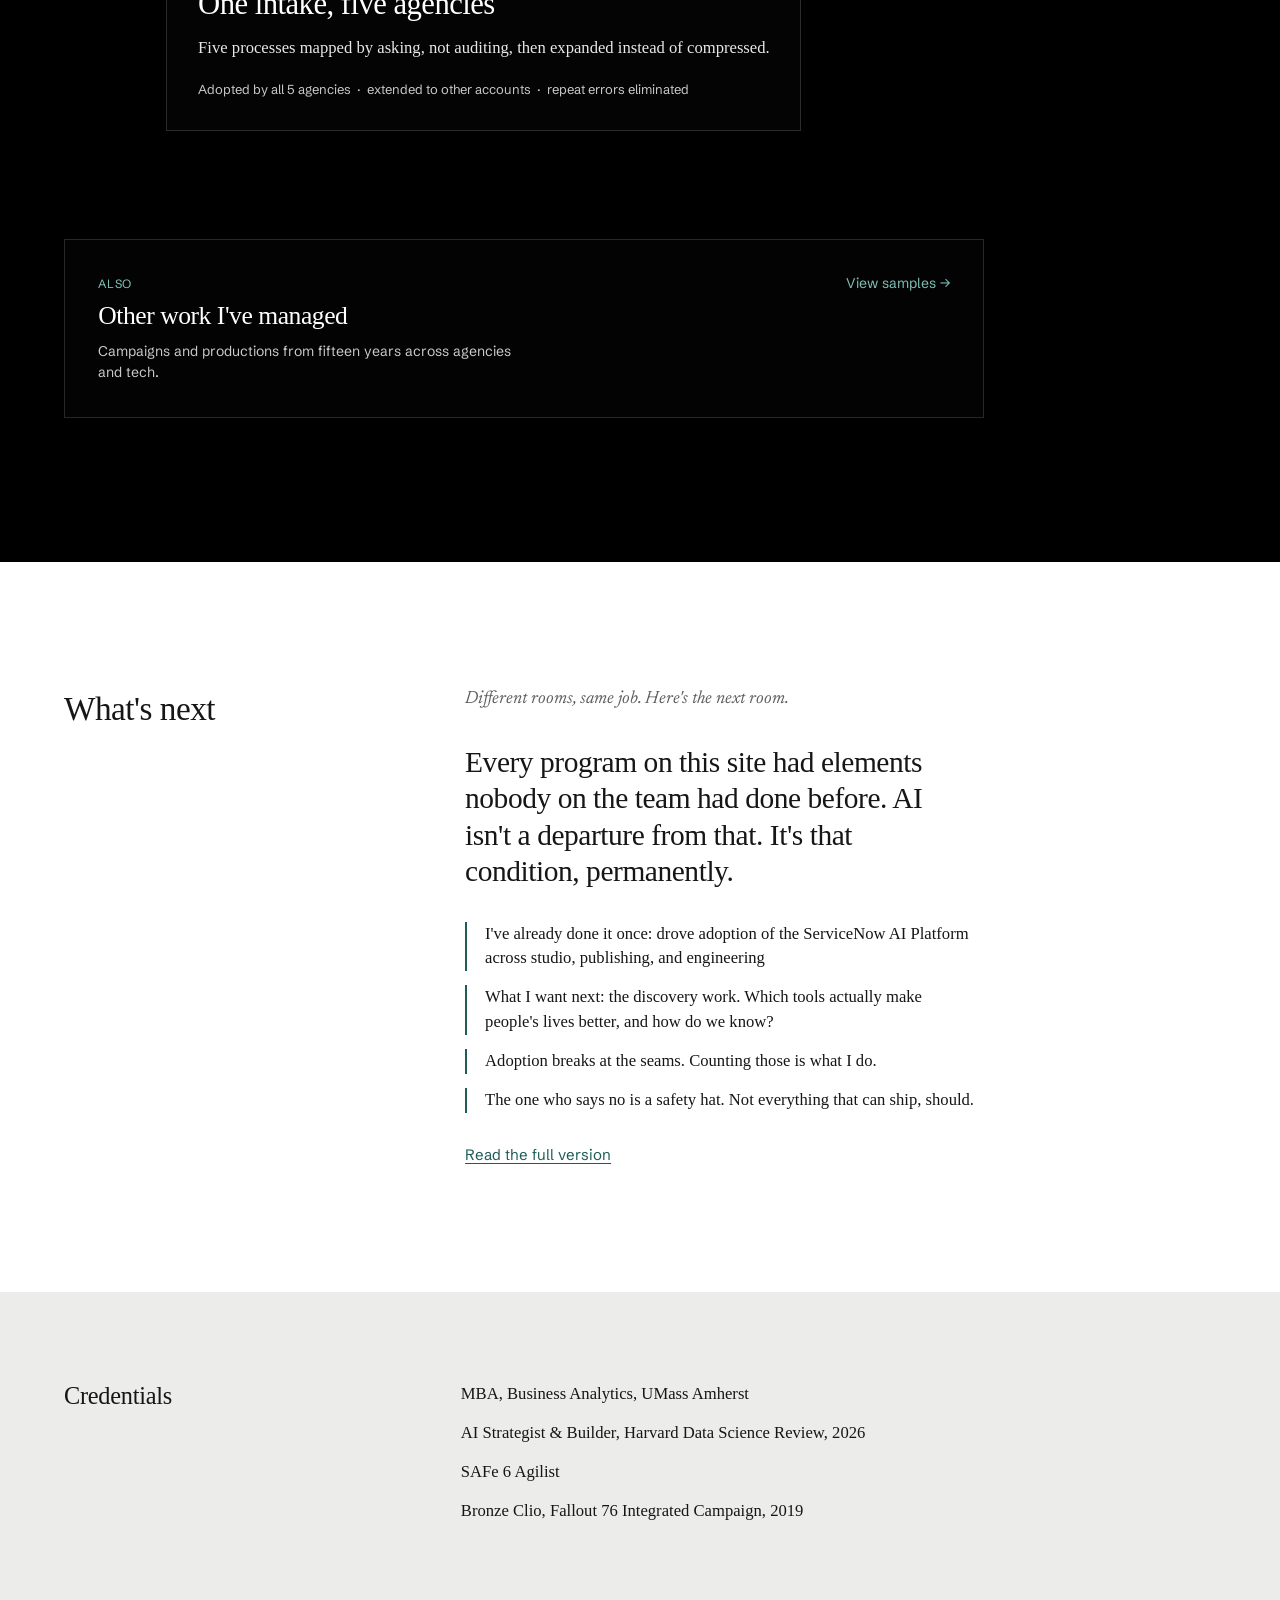
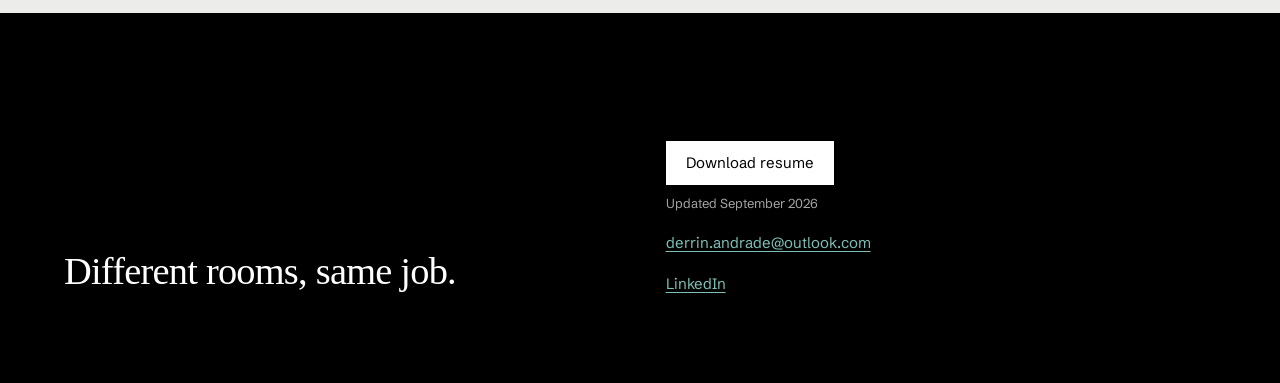
==== commit 8cf3128a: "Add files via upload" ====
--- a/index.html
+++ b/index.html
@@ -98,12 +98,12 @@
           <li style="padding:16px 0; border-top:1px solid rgba(255,255,255,.16); font-size:clamp(17px,1.4vw,21px); line-height:1.45;"><strong style="font-weight:500;">The one who counts what nobody's counted</strong></li>
           <li style="padding:16px 0; border-top:1px solid rgba(255,255,255,.16); font-size:clamp(17px,1.4vw,21px); line-height:1.45;"><strong style="font-weight:500;">The one who says no</strong> — and makes yes cost something</li>
           <li style="padding:16px 0; border-top:1px solid rgba(255,255,255,.16); font-size:clamp(17px,1.4vw,21px); line-height:1.45;"><strong style="font-weight:500;">The one they call when it's already burning</strong></li>
-          <li style="padding:16px 0; border-top:1px solid rgba(255,255,255,.16); border-bottom:1px solid rgba(255,255,255,.16); font-size:clamp(17px,1.4vw,21px); line-height:1.45;"><strong style="font-weight:500;">The one they kept</strong></li>
+          <li style="padding:16px 0; border-top:1px solid rgba(255,255,255,.16); border-bottom:1px solid rgba(255,255,255,.16); font-size:clamp(17px,1.4vw,21px); line-height:1.45;"><strong style="font-weight:500;">The one who leaves things running</strong></li>
         </ul>
         <div style="min-width:0;">
-          <p style="margin:0; font-size:clamp(17px,1.35vw,20px); line-height:1.55; max-width:60ch; color:#FFFFFF; text-wrap:pretty;">At AmeriSave I was building intake and delivery for a 35-person in-house agency, standing up the machine that would take work back from the outside agencies I'd spent my career working for. When the first round of cuts took my counterpart, they made me the lead. Six months later the market took the whole department.</p>
+          <p style="margin:0; font-size:clamp(17px,1.35vw,20px); line-height:1.55; max-width:60ch; color:#FFFFFF; text-wrap:pretty;">At AmeriSave I was building intake and delivery for a 35-person in-house agency, standing up the machine that would take work back from the outside agencies I'd spent my career working for. When the first round of cuts took my counterpart, they made me the lead — and the intake held: work came in the front door, got scoped, got delivered. Six months later the market took the department.</p>
           <blockquote style="margin:clamp(28px,3.5vw,48px) 0; padding-left:24px; border-left:2px solid #7FC0B6; font-size:clamp(22px,2.4vw,34px); line-height:1.25; letter-spacing:-.015em; max-width:26ch; text-wrap:pretty;">The process was working when the lights went out.</blockquote>
-          <p style="margin:0; font-size:clamp(17px,1.35vw,20px); line-height:1.55; max-width:60ch; text-wrap:pretty;">I don't get to claim a win I can't prove. But I know why they picked me: <strong style="font-weight:500; color:#7FC0B6;">an operating model Meta reused across its advocacy programs</strong>, <strong style="font-weight:500; color:#7FC0B6;">a script that became ServiceNow's model for every migration after it</strong>, <strong style="font-weight:500; color:#7FC0B6;">a framework five agencies adopted at Arnold and took to other accounts</strong>.</p>
+          <p style="margin:0; font-size:clamp(17px,1.35vw,20px); line-height:1.55; max-width:60ch; text-wrap:pretty;">I don't get to claim a win I can't prove. The measure I trust is what's still in use after I left: <strong style="font-weight:500; color:#7FC0B6;">an operating model Meta reused across its advocacy programs</strong>, <strong style="font-weight:500; color:#7FC0B6;">a script that became ServiceNow's model for every migration after it</strong>, <strong style="font-weight:500; color:#7FC0B6;">a framework five agencies adopted at Arnold and took to other accounts</strong>.</p>
         </div>
       </div>
     </div>
